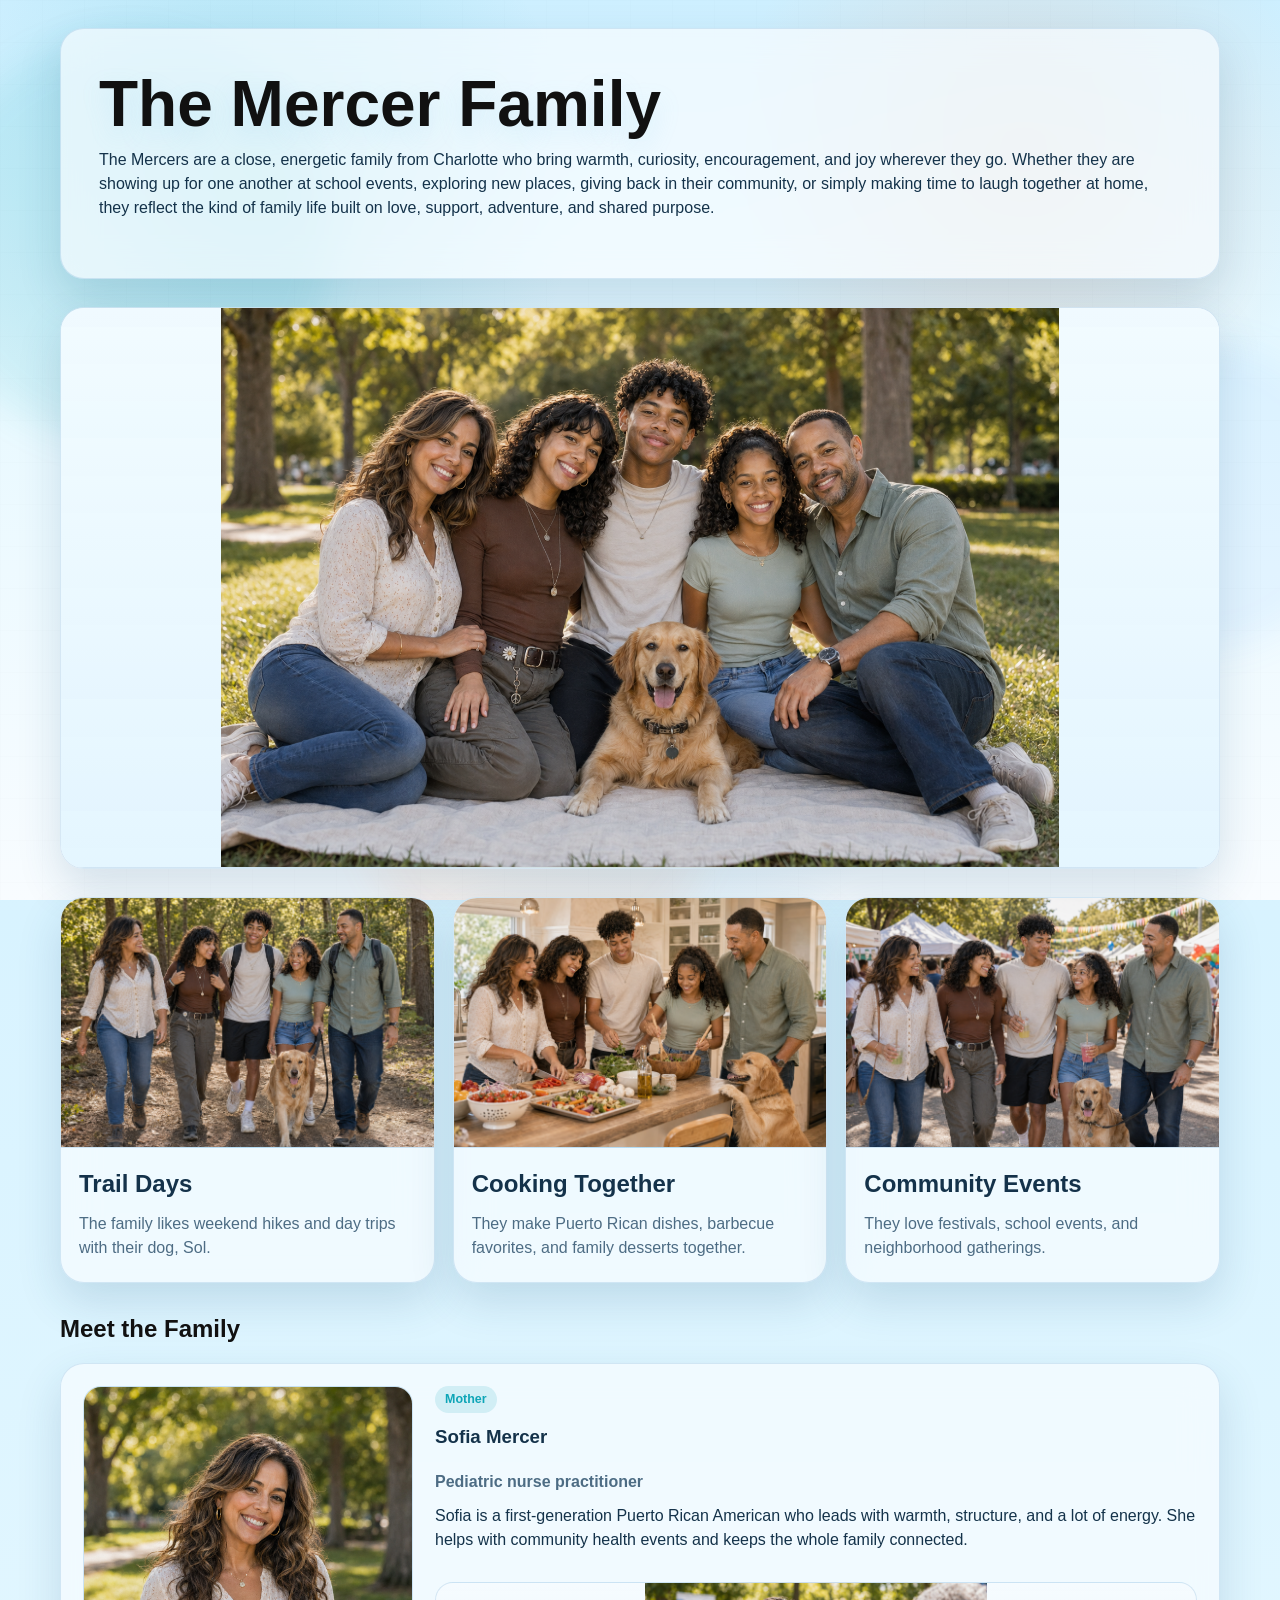
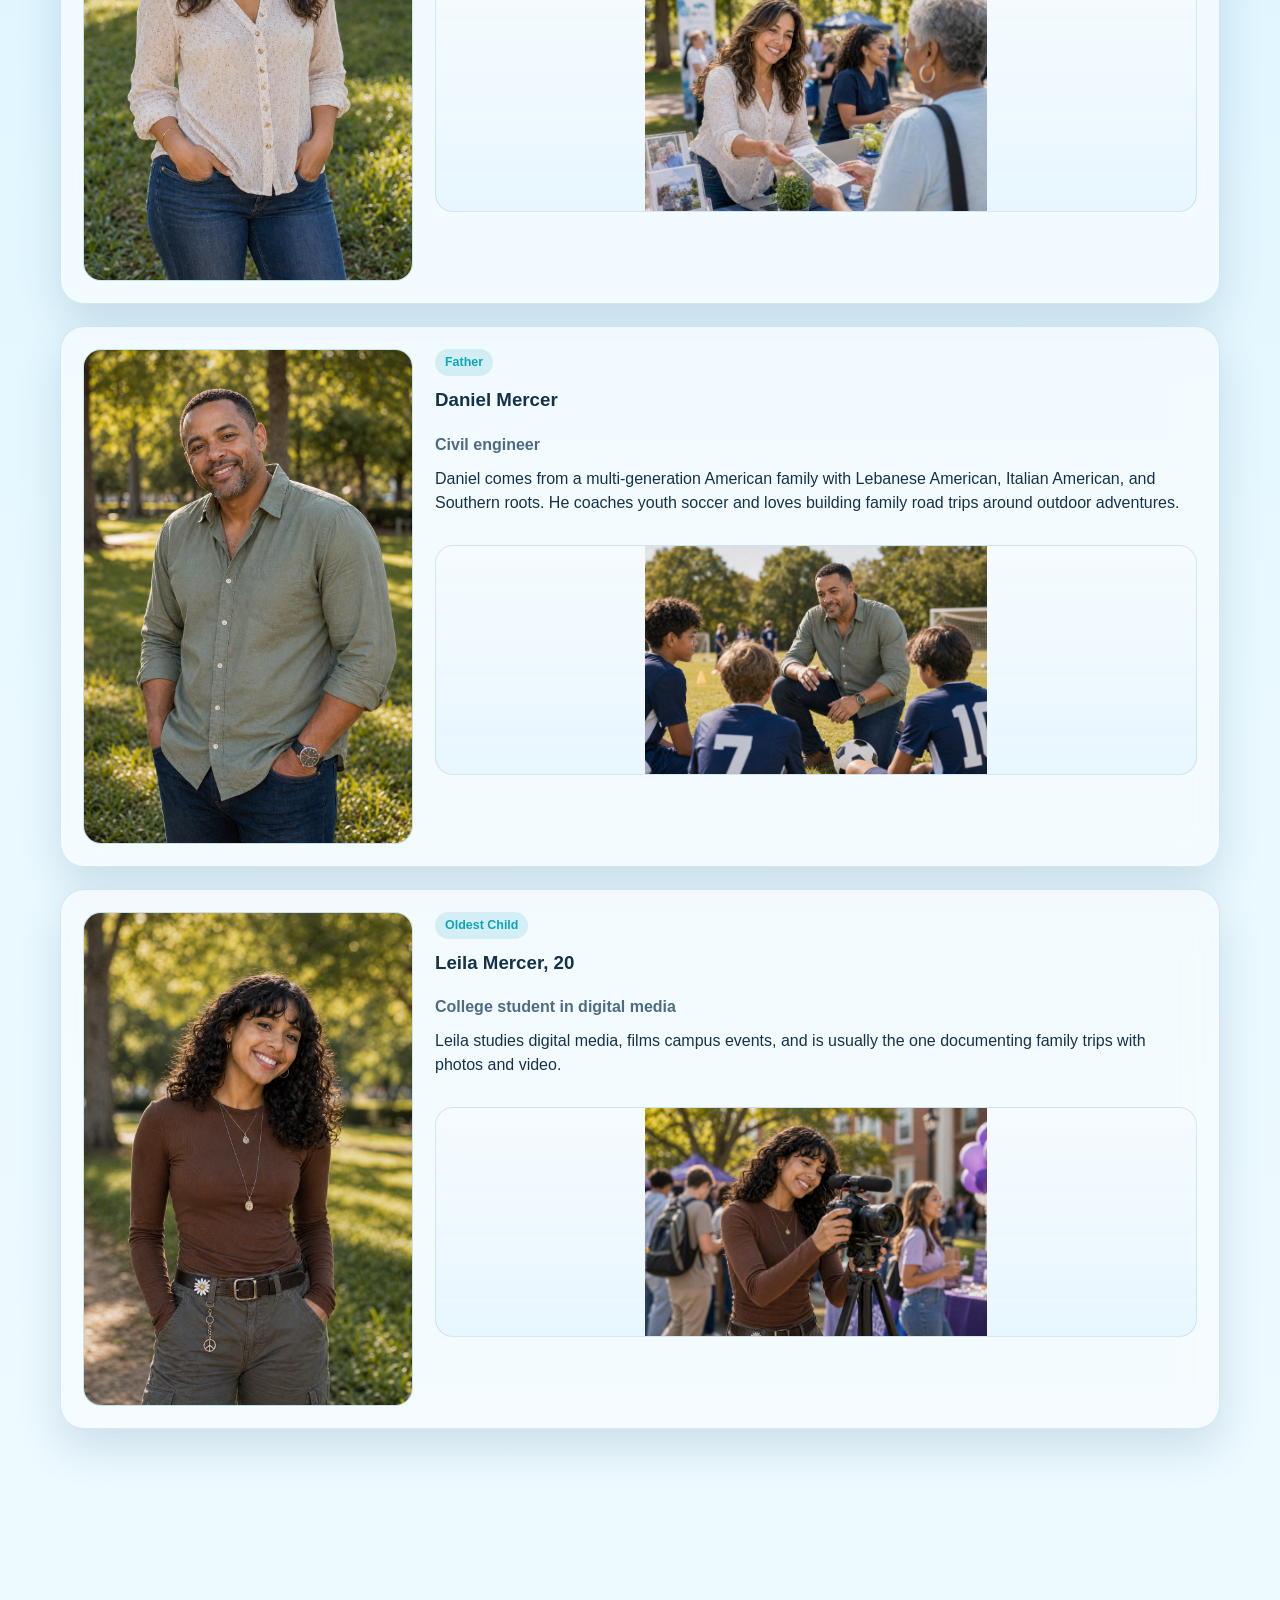
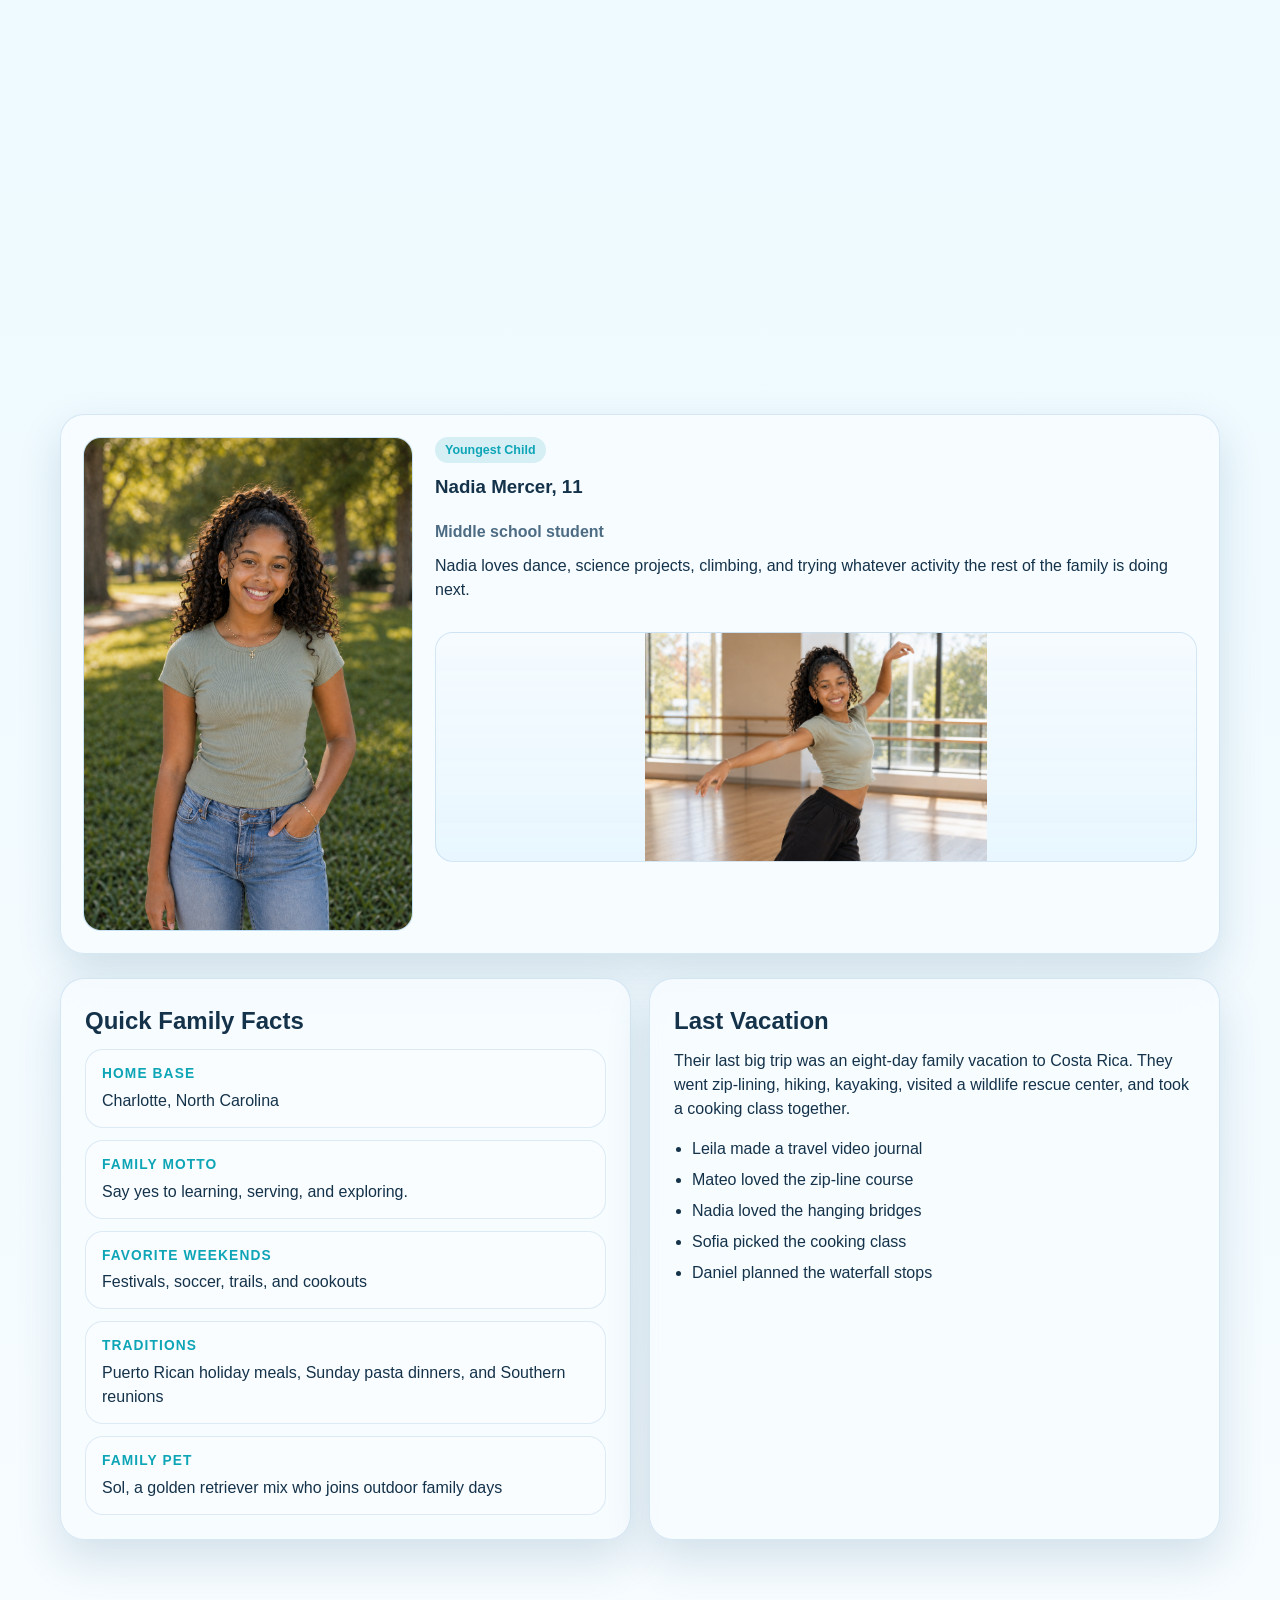
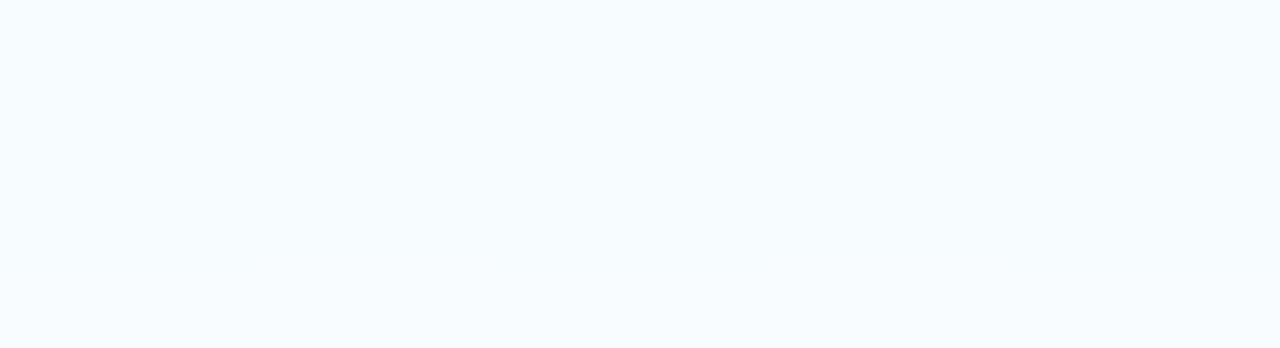
==== family.html @ 3b45b4c7 "Refine family introduction wording" ====
<!DOCTYPE html>
<html lang="en">
  <head>
    <meta charset="UTF-8" />
    <meta name="viewport" content="width=device-width, initial-scale=1.0" />
    <title>Mercer Family Web Page</title>
    <link rel="stylesheet" href="styles.css" />
  </head>
  <body>
    <div class="ambient-bg" aria-hidden="true">
      <span class="orb orb-one"></span>
      <span class="orb orb-two"></span>
      <span class="orb orb-three"></span>
      <span class="grid-glow"></span>
    </div>
    <main class="page-shell">
      <section class="hero reveal">
        <h1>The Mercer Family</h1>
        <p class="hero-copy">
          The Mercers are a close, energetic family from Charlotte who bring
          warmth, curiosity, encouragement, and joy wherever they go. Whether
          they are showing up for one another at school events, exploring new
          places, giving back in their community, or simply making time to
          laugh together at home, they reflect the kind of family life built on
          love, support, adventure, and shared purpose.
        </p>
      </section>

      <section class="hero-photo reveal">
        <img
          src="family-portrait-photo.png"
          alt="Photorealistic family portrait of the Mercer family together outdoors."
        />
      </section>

      <section class="family-strip reveal">
        <article class="family-together-card smooth-card">
          <img src="family-hike-photo.png" alt="The Mercer family hiking together." />
          <div class="photo-copy">
            <h2>Trail Days</h2>
            <p>The family likes weekend hikes and day trips with their dog, Sol.</p>
          </div>
        </article>

        <article class="family-together-card smooth-card">
          <img src="family-cooking-photo.png" alt="The Mercer family cooking together at home." />
          <div class="photo-copy">
            <h2>Cooking Together</h2>
            <p>They make Puerto Rican dishes, barbecue favorites, and family desserts together.</p>
          </div>
        </article>

        <article class="family-together-card smooth-card">
          <img src="family-festival-photo.png" alt="The Mercer family enjoying a community festival together." />
          <div class="photo-copy">
            <h2>Community Events</h2>
            <p>They love festivals, school events, and neighborhood gatherings.</p>
          </div>
        </article>
      </section>

      <section class="section-header reveal">
        <h2>Meet the Family</h2>
      </section>

      <section class="member-stack">
        <article class="member-band reveal smooth-card">
          <img class="member-photo-large" src="sofia-portrait.png" alt="Photorealistic portrait of Sofia Mercer." />
          <div class="member-copy">
            <span class="tag">Mother</span>
            <h3>Sofia Mercer</h3>
            <p class="member-role">Pediatric nurse practitioner</p>
            <p>
              Sofia is a first-generation Puerto Rican American who leads with
              warmth, structure, and a lot of energy. She helps with community
              health events and keeps the whole family connected.
            </p>
            <div class="mini-gallery">
              <img src="sofia-activity.png" alt="Sofia Mercer helping at a community health event." />
            </div>
          </div>
        </article>

        <article class="member-band reveal smooth-card">
          <img class="member-photo-large" src="daniel-portrait.png" alt="Photorealistic portrait of Daniel Mercer." />
          <div class="member-copy">
            <span class="tag">Father</span>
            <h3>Daniel Mercer</h3>
            <p class="member-role">Civil engineer</p>
            <p>
              Daniel comes from a multi-generation American family with
              Lebanese American, Italian American, and Southern roots. He
              coaches youth soccer and loves building family road trips around
              outdoor adventures.
            </p>
            <div class="mini-gallery">
              <img src="daniel-activity.png" alt="Daniel Mercer coaching soccer on a field." />
            </div>
          </div>
        </article>

        <article class="member-band reveal smooth-card">
          <img class="member-photo-large" src="leila-portrait.png" alt="Photorealistic portrait of Leila Mercer." />
          <div class="member-copy">
            <span class="tag">Oldest Child</span>
            <h3>Leila Mercer, 20</h3>
            <p class="member-role">College student in digital media</p>
            <p>
              Leila studies digital media, films campus events, and is usually
              the one documenting family trips with photos and video.
            </p>
            <div class="mini-gallery">
              <img src="leila-activity.png" alt="Leila Mercer filming with a camera." />
            </div>
          </div>
        </article>

        <article class="member-band reveal smooth-card">
          <img class="member-photo-large" src="mateo-portrait.png" alt="Photorealistic portrait of Mateo Mercer." />
          <div class="member-copy">
            <span class="tag">Middle Child</span>
            <h3>Mateo Mercer, 16</h3>
            <p class="member-role">High school junior</p>
            <p>
              Mateo balances varsity soccer, robotics, and school leadership.
              He is competitive, smart, and always ready to head outside.
            </p>
            <div class="mini-gallery">
              <img src="mateo-activity.png" alt="Mateo Mercer playing soccer." />
            </div>
          </div>
        </article>

        <article class="member-band reveal smooth-card">
          <img class="member-photo-large" src="nadia-portrait.png" alt="Photorealistic portrait of Nadia Mercer." />
          <div class="member-copy">
            <span class="tag">Youngest Child</span>
            <h3>Nadia Mercer, 11</h3>
            <p class="member-role">Middle school student</p>
            <p>
              Nadia loves dance, science projects, climbing, and trying
              whatever activity the rest of the family is doing next.
            </p>
            <div class="mini-gallery">
              <img src="nadia-activity.png" alt="Nadia Mercer dancing in a studio." />
            </div>
          </div>
        </article>
      </section>

      <section class="grid reveal">
        <article class="card span-6 smooth-card">
          <h2>Quick Family Facts</h2>
          <div class="facts-grid">
            <div class="fact-pill"><strong>Home Base</strong><span>Charlotte, North Carolina</span></div>
            <div class="fact-pill"><strong>Family Motto</strong><span>Say yes to learning, serving, and exploring.</span></div>
            <div class="fact-pill"><strong>Favorite Weekends</strong><span>Festivals, soccer, trails, and cookouts</span></div>
            <div class="fact-pill"><strong>Traditions</strong><span>Puerto Rican holiday meals, Sunday pasta dinners, and Southern reunions</span></div>
            <div class="fact-pill"><strong>Family Pet</strong><span>Sol, a golden retriever mix who joins outdoor family days</span></div>
          </div>
        </article>

        <article class="card span-6 smooth-card">
          <h2>Last Vacation</h2>
          <p class="tight-copy">
            Their last big trip was an eight-day family vacation to Costa Rica.
            They went zip-lining, hiking, kayaking, visited a wildlife rescue
            center, and took a cooking class together.
          </p>
          <ul class="details-list">
            <li>Leila made a travel video journal</li>
            <li>Mateo loved the zip-line course</li>
            <li>Nadia loved the hanging bridges</li>
            <li>Sofia picked the cooking class</li>
            <li>Daniel planned the waterfall stops</li>
          </ul>
        </article>
      </section>

      <section class="section-header reveal">
        <p class="eyebrow">Together</p>
        <h2>Family Moments</h2>
      </section>

      <section class="wheel-gallery reveal" data-carousel>
        <article class="wheel-card smooth-card">
          <img src="family-beach-overlook.png" alt="The Mercer family together at a beach overlook during a day trip." />
          <p>Coastal overlook day trip</p>
        </article>
        <article class="wheel-card smooth-card">
          <img src="family-farmers-market.png" alt="The Mercer family together at an outdoor farmers market." />
          <p>Saturday farmers market</p>
        </article>
        <article class="wheel-card smooth-card">
          <img src="family-game-night.png" alt="The Mercer family together playing a board game at home." />
          <p>Family game night</p>
        </article>
        <article class="wheel-card smooth-card">
          <img src="family-roadtrip-stop.png" alt="The Mercer family together at a scenic road trip stop." />
          <p>Scenic road-trip stop</p>
        </article>
      </section>
    </main>
    <script src="family.js"></script>
  </body>
</html>
---- styles.css ----
* {
  box-sizing: border-box;
}

:root {
  --bg: #dff4ff;
  --paper: rgba(245, 252, 255, 0.8);
  --ink: #14324a;
  --muted: #4d6c84;
  --accent: #0ea5b7;
  --accent-soft: rgba(14, 165, 183, 0.14);
  --warm: #ff8f5a;
  --border: rgba(82, 144, 197, 0.2);
  --shadow: 0 18px 44px rgba(25, 82, 120, 0.16);
  --glass: rgba(248, 253, 255, 0.7);
}

body {
  margin: 0;
  font-family: "Trebuchet MS", "Segoe UI", sans-serif;
  color: var(--ink);
  background: linear-gradient(180deg, #cdefff 0%, #e9f9ff 45%, #f8fcff 100%);
  line-height: 1.5;
  overflow-x: hidden;
}

a {
  color: var(--accent);
}

img {
  display: block;
  max-width: 100%;
}

.page-shell {
  width: min(1160px, calc(100% - 28px));
  margin: 0 auto;
  padding: 28px 0 42px;
  position: relative;
  z-index: 1;
}

.ambient-bg {
  position: fixed;
  inset: 0;
  overflow: hidden;
  pointer-events: none;
  z-index: 0;
  background:
    radial-gradient(circle at 20% 20%, rgba(14, 165, 183, 0.2), transparent 26%),
    radial-gradient(circle at 80% 18%, rgba(255, 143, 90, 0.18), transparent 24%),
    radial-gradient(circle at 50% 80%, rgba(125, 211, 252, 0.22), transparent 28%),
    linear-gradient(180deg, #cdefff 0%, #e9f9ff 45%, #f8fcff 100%);
}

.orb,
.grid-glow {
  position: absolute;
  border-radius: 50%;
  filter: blur(18px);
  opacity: 0.55;
}

.orb-one {
  width: 32vw;
  height: 32vw;
  min-width: 280px;
  min-height: 280px;
  background: rgba(14, 165, 183, 0.18);
  top: 4%;
  left: -6%;
  animation: floatOne 18s ease-in-out infinite;
}

.orb-two {
  width: 24vw;
  height: 24vw;
  min-width: 240px;
  min-height: 240px;
  background: rgba(87, 167, 255, 0.16);
  top: 38%;
  right: -6%;
  animation: floatTwo 24s ease-in-out infinite;
}

.orb-three {
  width: 28vw;
  height: 28vw;
  min-width: 260px;
  min-height: 260px;
  background: rgba(255, 143, 90, 0.16);
  bottom: -8%;
  left: 28%;
  animation: floatThree 22s ease-in-out infinite;
}

.grid-glow {
  inset: 0;
  border-radius: 0;
  filter: none;
  opacity: 0.16;
  background-image:
    linear-gradient(rgba(20, 50, 74, 0.05) 1px, transparent 1px),
    linear-gradient(90deg, rgba(20, 50, 74, 0.05) 1px, transparent 1px);
  background-size: 42px 42px;
}

.hero,
.card,
.notice,
.member-card {
  background: var(--glass);
  border: 1px solid var(--border);
  border-radius: 24px;
  box-shadow: var(--shadow);
  backdrop-filter: blur(18px);
}

.hero {
  padding: 42px 38px;
  margin-bottom: 28px;
}

.hero h1 {
  text-shadow: 0 10px 24px rgba(115, 196, 231, 0.18);
}

.eyebrow {
  margin: 0 0 8px;
  text-transform: uppercase;
  letter-spacing: 0.14em;
  font-size: 0.78rem;
  color: var(--accent);
  font-weight: 800;
}

h1,
h2,
h3,
p {
  margin-top: 0;
}

h1 {
  font-size: clamp(2.2rem, 5vw, 4rem);
  margin-bottom: 10px;
  line-height: 1.05;
}

h2 {
  margin-bottom: 10px;
}

.hero-copy,
.tight-copy,
.notice p {
  max-width: none;
}

.hero-photo {
  overflow: hidden;
  background: var(--glass);
  border: 1px solid var(--border);
  border-radius: 24px;
  box-shadow: var(--shadow);
  margin-bottom: 28px;
  backdrop-filter: blur(18px);
}

.family-strip {
  display: grid;
  grid-template-columns: repeat(3, minmax(0, 1fr));
  gap: 18px;
  margin-bottom: 28px;
}

.family-together-card {
  overflow: hidden;
  background: var(--glass);
  border: 1px solid var(--border);
  border-radius: 24px;
  box-shadow: var(--shadow);
  backdrop-filter: blur(18px);
}

.family-together-card img {
  width: 100%;
  height: 250px;
  object-fit: contain;
  object-position: center;
  background:
    radial-gradient(circle at top, rgba(125, 211, 252, 0.28), transparent 42%),
    linear-gradient(180deg, rgba(235, 248, 255, 0.96), rgba(219, 242, 255, 0.9));
  border-bottom: 1px solid var(--border);
}

.hero-photo img {
  width: 100%;
  height: 560px;
  object-fit: contain;
  object-position: center;
  background:
    radial-gradient(circle at top, rgba(255, 210, 120, 0.22), transparent 36%),
    radial-gradient(circle at bottom, rgba(125, 211, 252, 0.2), transparent 38%),
    linear-gradient(180deg, rgba(241, 251, 255, 0.98), rgba(226, 245, 255, 0.92));
  border-bottom: 1px solid var(--border);
}

.photo-copy {
  padding: 18px 18px 22px;
}

.photo-copy p {
  color: var(--muted);
  margin-bottom: 0;
}

.section-header {
  margin: 0 0 16px;
}

.section-header h2,
.hero h1 {
  color: #111111;
  font-weight: 800;
}

.member-stack {
  display: flex;
  flex-direction: column;
  gap: 22px;
  margin-bottom: 24px;
}

.member-band {
  display: grid;
  grid-template-columns: 330px 1fr;
  gap: 22px;
  align-items: stretch;
  padding: 22px;
  background: var(--glass);
  border: 1px solid var(--border);
  border-radius: 24px;
  box-shadow: var(--shadow);
  backdrop-filter: blur(18px);
}

.member-photo-large {
  width: 100%;
  height: 100%;
  min-height: 360px;
  object-fit: contain;
  object-position: center;
  border-radius: 18px;
  border: 1px solid var(--border);
  background:
    radial-gradient(circle at top, rgba(125, 211, 252, 0.24), transparent 40%),
    linear-gradient(180deg, rgba(240, 250, 255, 0.97), rgba(225, 244, 255, 0.9));
}

.member-copy {
  display: flex;
  flex-direction: column;
}

.member-role {
  color: var(--muted);
  font-weight: 700;
  margin-bottom: 10px;
}

.mini-gallery {
  margin-top: 14px;
}

.mini-gallery img {
  width: 100%;
  height: 230px;
  object-fit: contain;
  object-position: center;
  border-radius: 18px;
  border: 1px solid var(--border);
  background:
    radial-gradient(circle at center, rgba(255, 143, 90, 0.16), transparent 45%),
    linear-gradient(180deg, rgba(245, 251, 255, 0.96), rgba(231, 246, 255, 0.9));
}

.grid {
  display: grid;
  grid-template-columns: repeat(12, 1fr);
  gap: 18px;
}

.card {
  padding: 24px;
}

.span-6 {
  grid-column: span 6;
}

.details-list {
  padding-left: 18px;
  margin-bottom: 0;
}

.facts-grid {
  display: grid;
  gap: 12px;
}

.fact-pill {
  display: grid;
  gap: 4px;
  padding: 14px 16px;
  border-radius: 18px;
  background: rgba(255, 255, 255, 0.34);
  border: 1px solid rgba(82, 144, 197, 0.18);
}

.fact-pill strong {
  font-size: 0.86rem;
  text-transform: uppercase;
  letter-spacing: 0.08em;
  color: var(--accent);
}

.fact-pill span {
  color: var(--ink);
}

.compact-list li + li,
.details-list li + li {
  margin-top: 7px;
}

.tag {
  display: inline-block;
  font-size: 0.78rem;
  padding: 4px 10px;
  border-radius: 999px;
  background: var(--accent-soft);
  color: var(--accent);
  margin-bottom: 10px;
  font-weight: 700;
  width: fit-content;
}

.notice {
  padding: 24px;
  margin-top: 24px;
}

.wheel-gallery {
  display: grid;
  grid-auto-flow: column;
  grid-auto-columns: minmax(280px, 340px);
  gap: 18px;
  overflow-x: auto;
  padding-bottom: 12px;
  margin-top: 10px;
  scroll-snap-type: x proximity;
  scrollbar-width: thin;
  scrollbar-color: rgba(92, 225, 230, 0.55) transparent;
}

.wheel-card {
  background: var(--glass);
  border: 1px solid var(--border);
  border-radius: 22px;
  box-shadow: var(--shadow);
  overflow: hidden;
  scroll-snap-align: start;
  backdrop-filter: blur(18px);
}

.wheel-card img {
  width: 100%;
  height: 220px;
  object-fit: contain;
  object-position: center;
  background:
    radial-gradient(circle at center, rgba(125, 211, 252, 0.2), transparent 45%),
    linear-gradient(180deg, rgba(243, 251, 255, 0.97), rgba(226, 244, 255, 0.9));
  border-bottom: 1px solid var(--border);
}

.wheel-card p {
  padding: 14px 16px 16px;
  margin-bottom: 0;
  color: var(--muted);
  font-weight: 700;
}

.footer {
  margin-top: 20px;
  font-size: 0.95rem;
  color: var(--muted);
}

.reveal {
  opacity: 0;
  transform: translateY(26px);
  transition: opacity 0.7s ease, transform 0.7s ease;
}

.reveal.is-visible {
  opacity: 1;
  transform: translateY(0);
}

.smooth-card {
  transition: transform 0.35s ease, border-color 0.35s ease, box-shadow 0.35s ease;
}

.smooth-card:hover {
  transform: translateY(-6px);
  border-color: rgba(14, 165, 183, 0.34);
  box-shadow: 0 24px 54px rgba(67, 136, 186, 0.2);
}

@keyframes floatOne {
  0%, 100% { transform: translate3d(0, 0, 0) scale(1); }
  50% { transform: translate3d(30px, 24px, 0) scale(1.08); }
}

@keyframes floatTwo {
  0%, 100% { transform: translate3d(0, 0, 0) scale(1); }
  50% { transform: translate3d(-34px, 32px, 0) scale(1.05); }
}

@keyframes floatThree {
  0%, 100% { transform: translate3d(0, 0, 0) scale(1); }
  50% { transform: translate3d(18px, -28px, 0) scale(1.07); }
}

@media (max-width: 980px) {
  .family-strip {
    grid-template-columns: 1fr;
  }

  .member-band {
    grid-template-columns: 1fr;
  }
}

@media (max-width: 760px) {
  .grid {
    grid-template-columns: 1fr;
  }

  .span-6 {
    grid-column: 1 / -1;
  }

  .hero,
  .card,
  .notice,
  .hero-photo,
  .family-together-card,
  .member-band,
  .wheel-card {
    border-radius: 18px;
  }

  .hero {
    padding: 24px;
  }

  .hero-photo img {
    height: auto;
  }
}

@media (prefers-reduced-motion: reduce) {
  .orb,
  .reveal,
  .smooth-card,
  .wheel-gallery {
    animation: none !important;
    transition: none !important;
  }

  .reveal {
    opacity: 1;
    transform: none;
  }
}
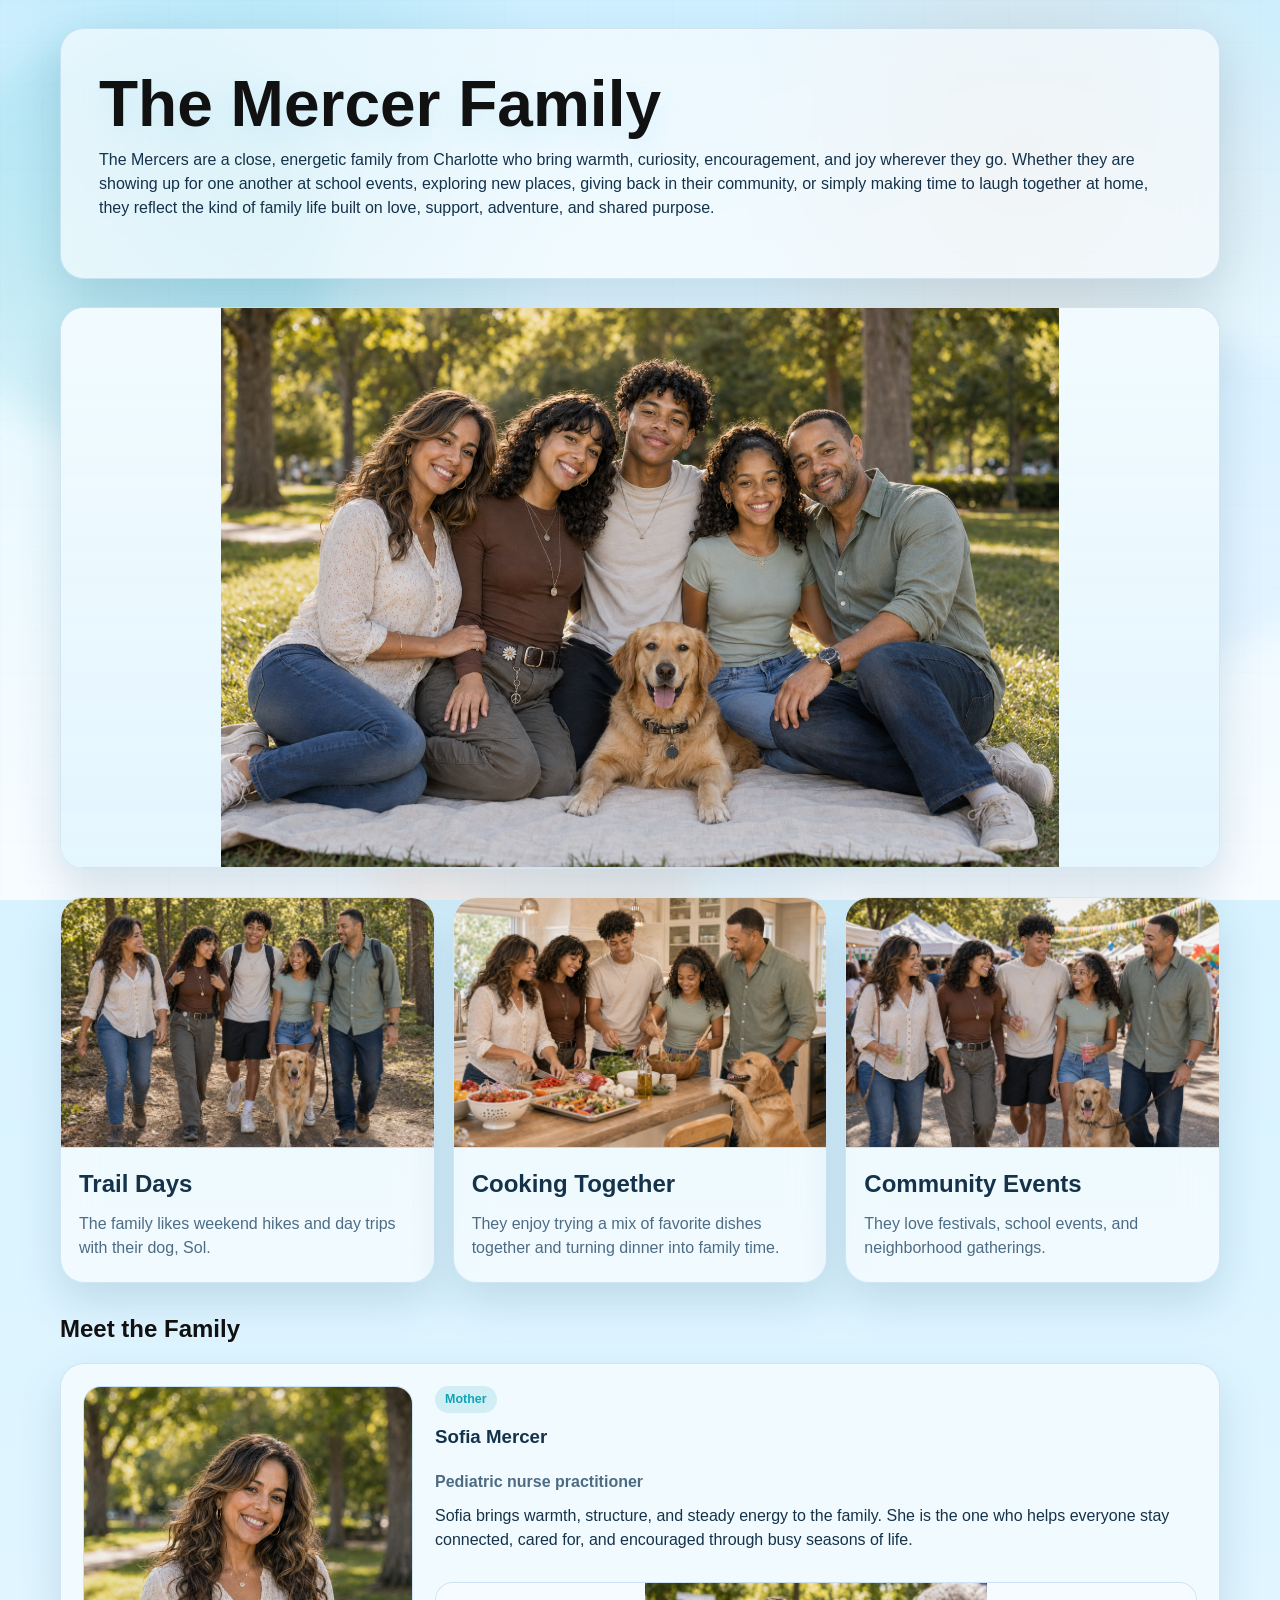
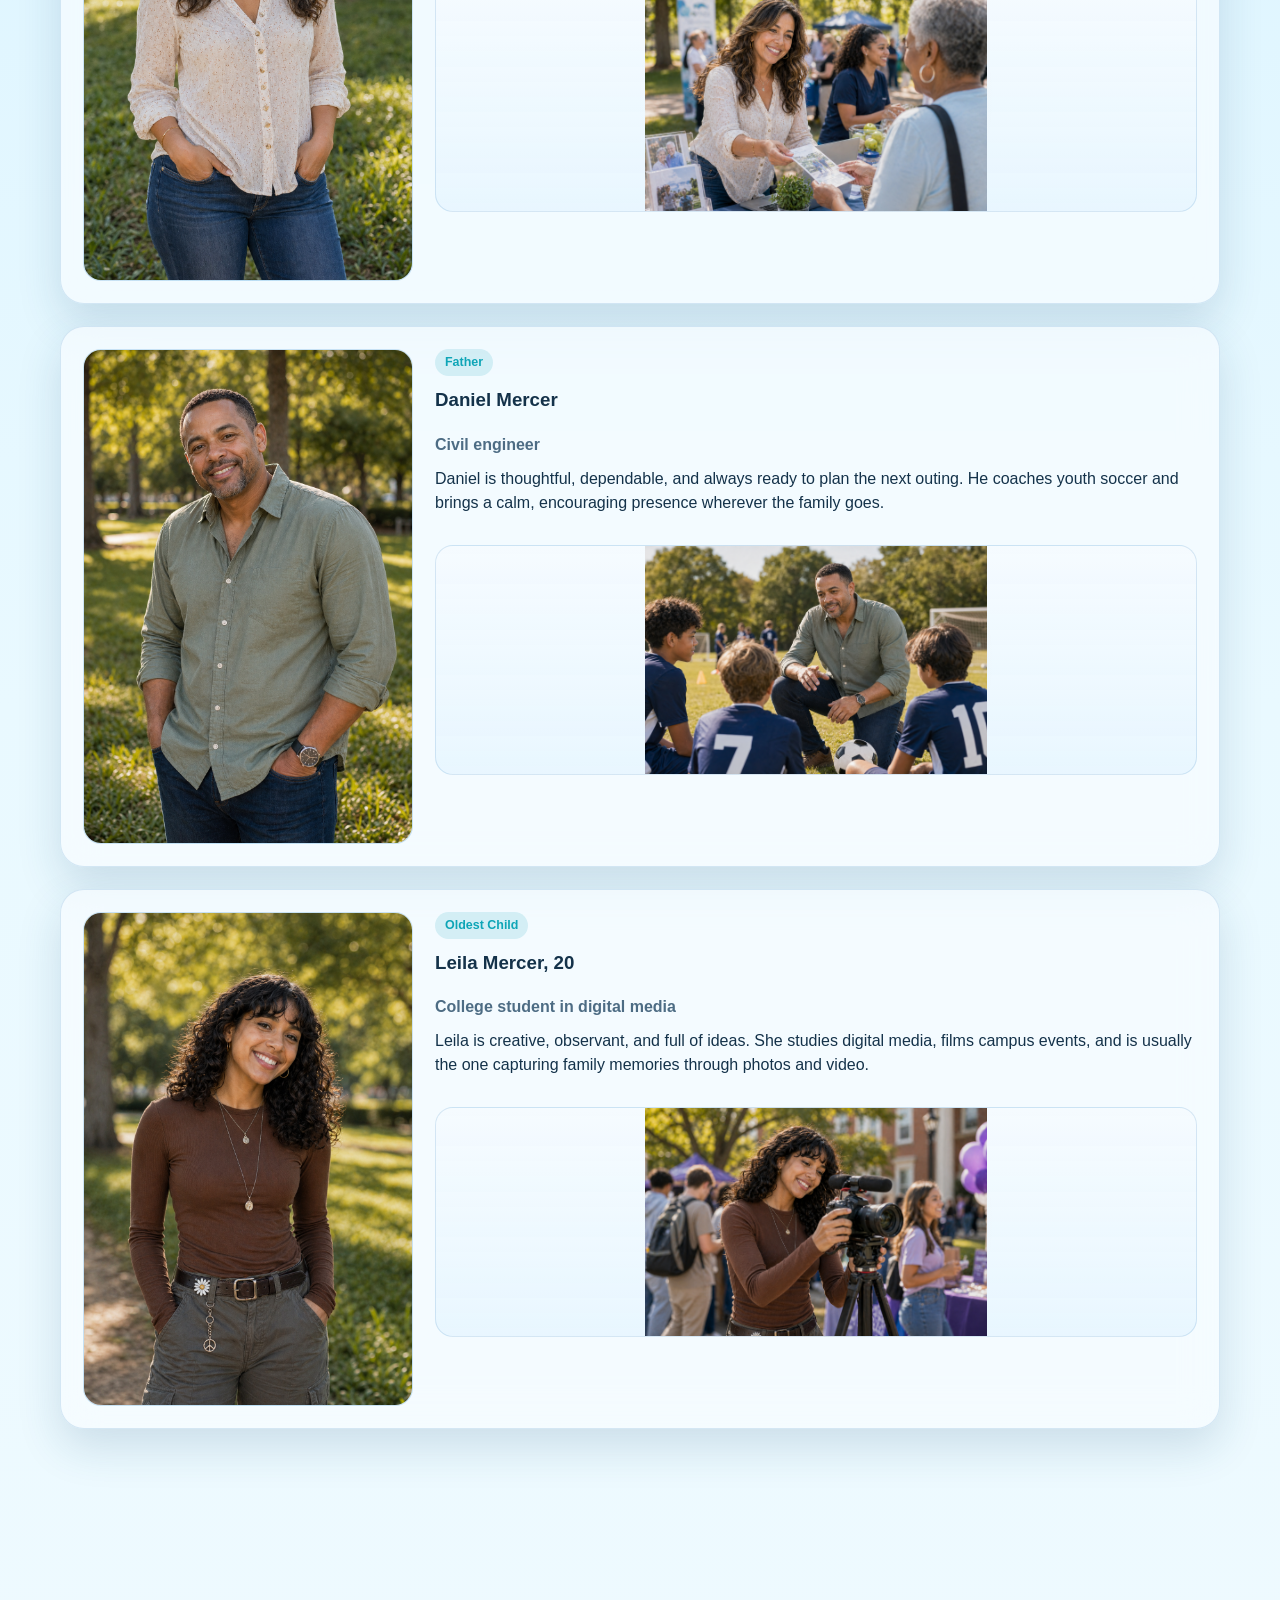
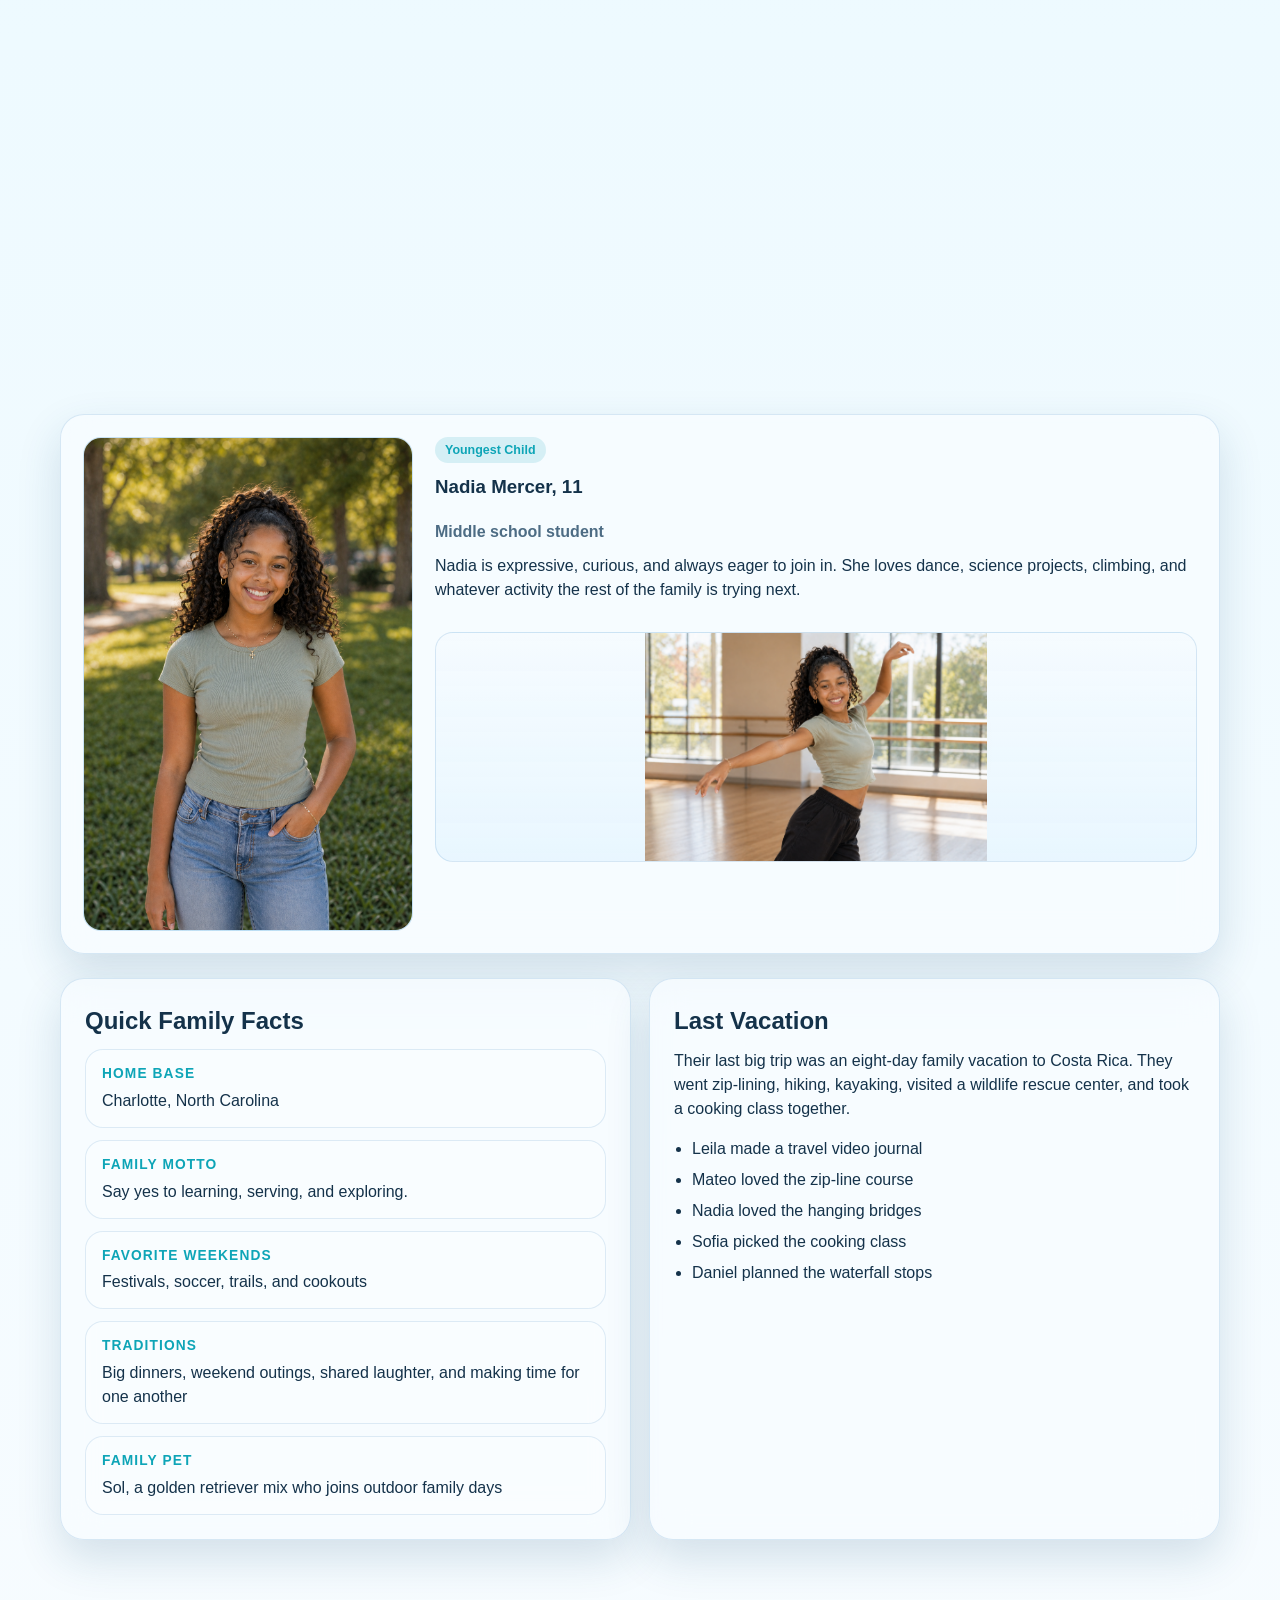
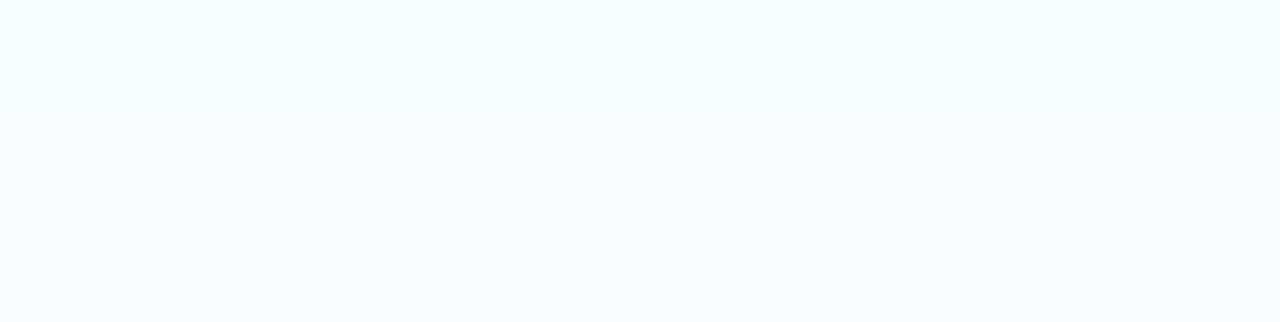
==== commit c71792be: "Personalize family wording and remove subtitle" ====
--- a/family.html
+++ b/family.html
@@ -46,7 +46,7 @@
           <img src="family-cooking-photo.png" alt="The Mercer family cooking together at home." />
           <div class="photo-copy">
             <h2>Cooking Together</h2>
-            <p>They make Puerto Rican dishes, barbecue favorites, and family desserts together.</p>
+            <p>They enjoy trying a mix of favorite dishes together and turning dinner into family time.</p>
           </div>
         </article>
 
@@ -71,9 +71,9 @@
             <h3>Sofia Mercer</h3>
             <p class="member-role">Pediatric nurse practitioner</p>
             <p>
-              Sofia is a first-generation Puerto Rican American who leads with
-              warmth, structure, and a lot of energy. She helps with community
-              health events and keeps the whole family connected.
+              Sofia brings warmth, structure, and steady energy to the family.
+              She is the one who helps everyone stay connected, cared for, and
+              encouraged through busy seasons of life.
             </p>
             <div class="mini-gallery">
               <img src="sofia-activity.png" alt="Sofia Mercer helping at a community health event." />
@@ -88,10 +88,9 @@
             <h3>Daniel Mercer</h3>
             <p class="member-role">Civil engineer</p>
             <p>
-              Daniel comes from a multi-generation American family with
-              Lebanese American, Italian American, and Southern roots. He
-              coaches youth soccer and loves building family road trips around
-              outdoor adventures.
+              Daniel is thoughtful, dependable, and always ready to plan the
+              next outing. He coaches youth soccer and brings a calm,
+              encouraging presence wherever the family goes.
             </p>
             <div class="mini-gallery">
               <img src="daniel-activity.png" alt="Daniel Mercer coaching soccer on a field." />
@@ -106,8 +105,9 @@
             <h3>Leila Mercer, 20</h3>
             <p class="member-role">College student in digital media</p>
             <p>
-              Leila studies digital media, films campus events, and is usually
-              the one documenting family trips with photos and video.
+              Leila is creative, observant, and full of ideas. She studies
+              digital media, films campus events, and is usually the one
+              capturing family memories through photos and video.
             </p>
             <div class="mini-gallery">
               <img src="leila-activity.png" alt="Leila Mercer filming with a camera." />
@@ -123,7 +123,8 @@
             <p class="member-role">High school junior</p>
             <p>
               Mateo balances varsity soccer, robotics, and school leadership.
-              He is competitive, smart, and always ready to head outside.
+              He is driven, competitive, and always ready for a challenge or a
+              reason to get outside.
             </p>
             <div class="mini-gallery">
               <img src="mateo-activity.png" alt="Mateo Mercer playing soccer." />
@@ -138,8 +139,9 @@
             <h3>Nadia Mercer, 11</h3>
             <p class="member-role">Middle school student</p>
             <p>
-              Nadia loves dance, science projects, climbing, and trying
-              whatever activity the rest of the family is doing next.
+              Nadia is expressive, curious, and always eager to join in. She
+              loves dance, science projects, climbing, and whatever activity
+              the rest of the family is trying next.
             </p>
             <div class="mini-gallery">
               <img src="nadia-activity.png" alt="Nadia Mercer dancing in a studio." />
@@ -155,7 +157,7 @@
             <div class="fact-pill"><strong>Home Base</strong><span>Charlotte, North Carolina</span></div>
             <div class="fact-pill"><strong>Family Motto</strong><span>Say yes to learning, serving, and exploring.</span></div>
             <div class="fact-pill"><strong>Favorite Weekends</strong><span>Festivals, soccer, trails, and cookouts</span></div>
-            <div class="fact-pill"><strong>Traditions</strong><span>Puerto Rican holiday meals, Sunday pasta dinners, and Southern reunions</span></div>
+            <div class="fact-pill"><strong>Traditions</strong><span>Big dinners, weekend outings, shared laughter, and making time for one another</span></div>
             <div class="fact-pill"><strong>Family Pet</strong><span>Sol, a golden retriever mix who joins outdoor family days</span></div>
           </div>
         </article>
@@ -178,7 +180,6 @@
       </section>
 
       <section class="section-header reveal">
-        <p class="eyebrow">Together</p>
         <h2>Family Moments</h2>
       </section>
 
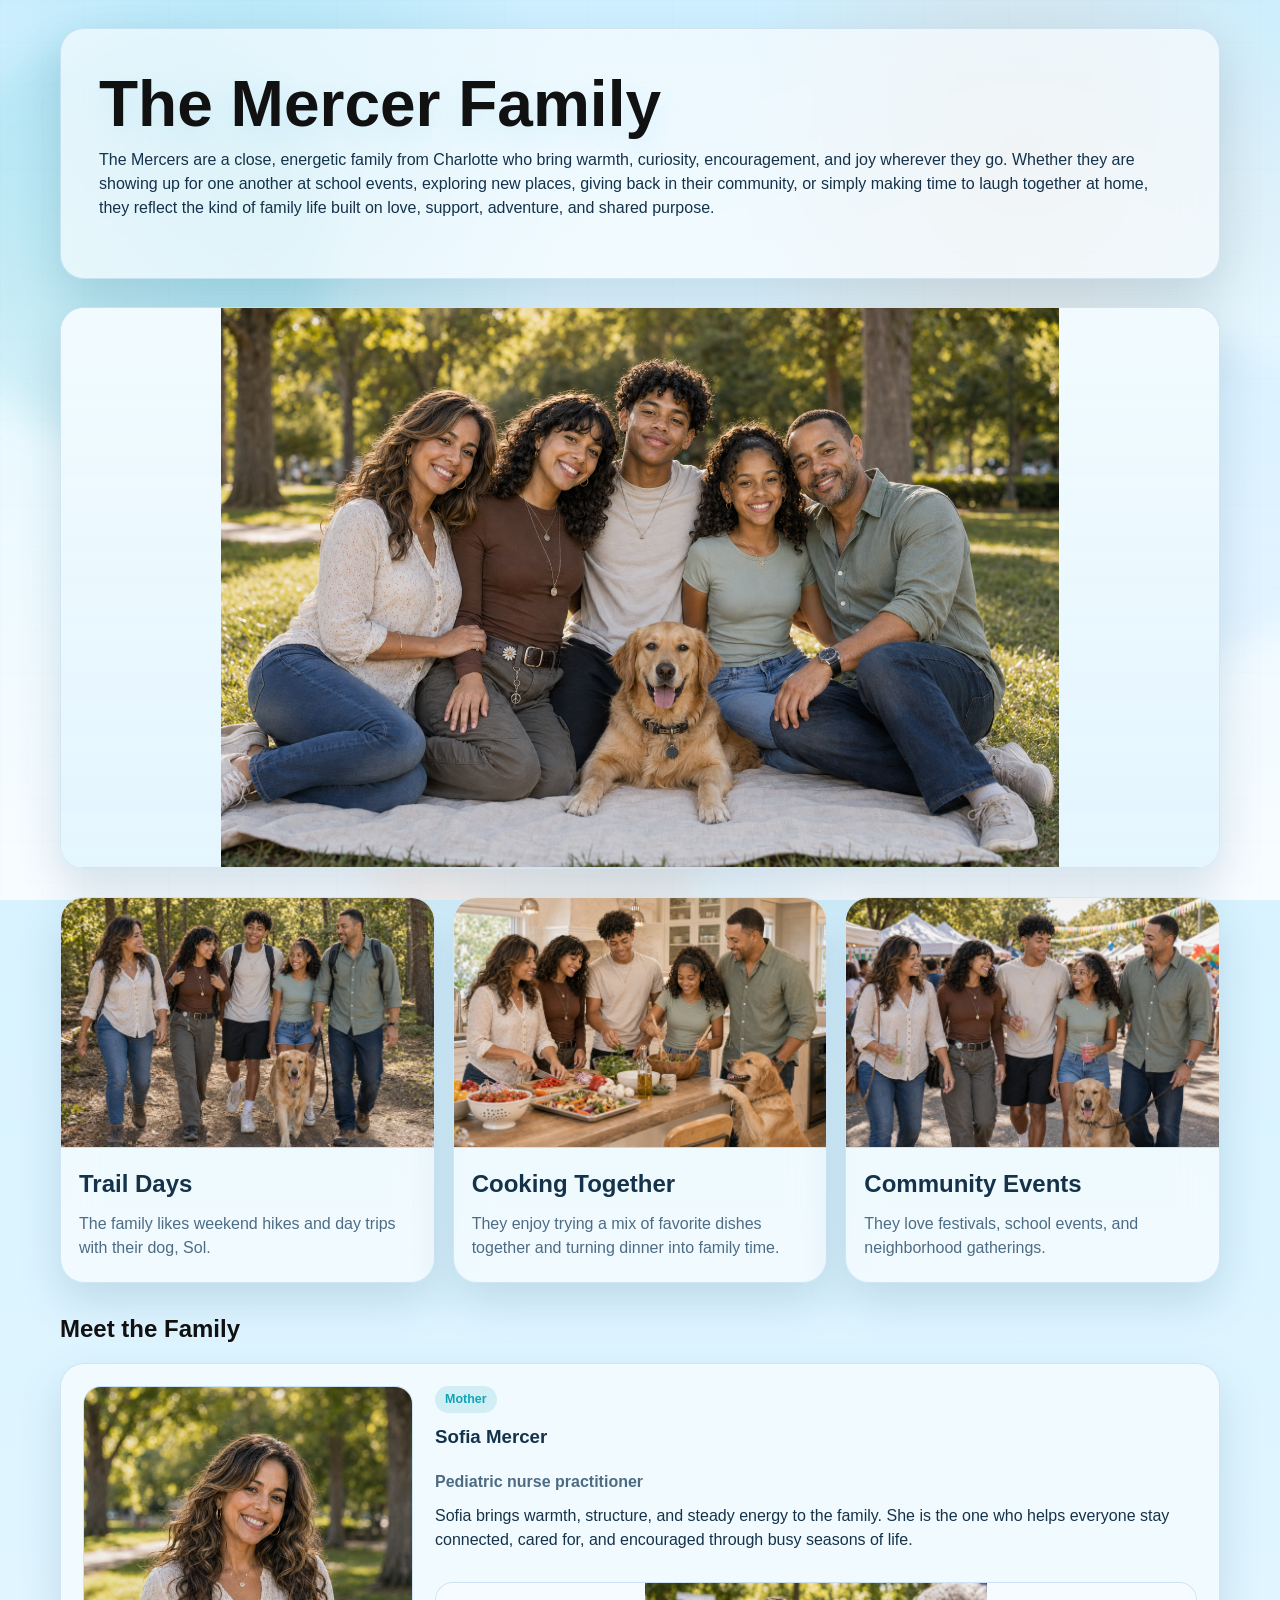
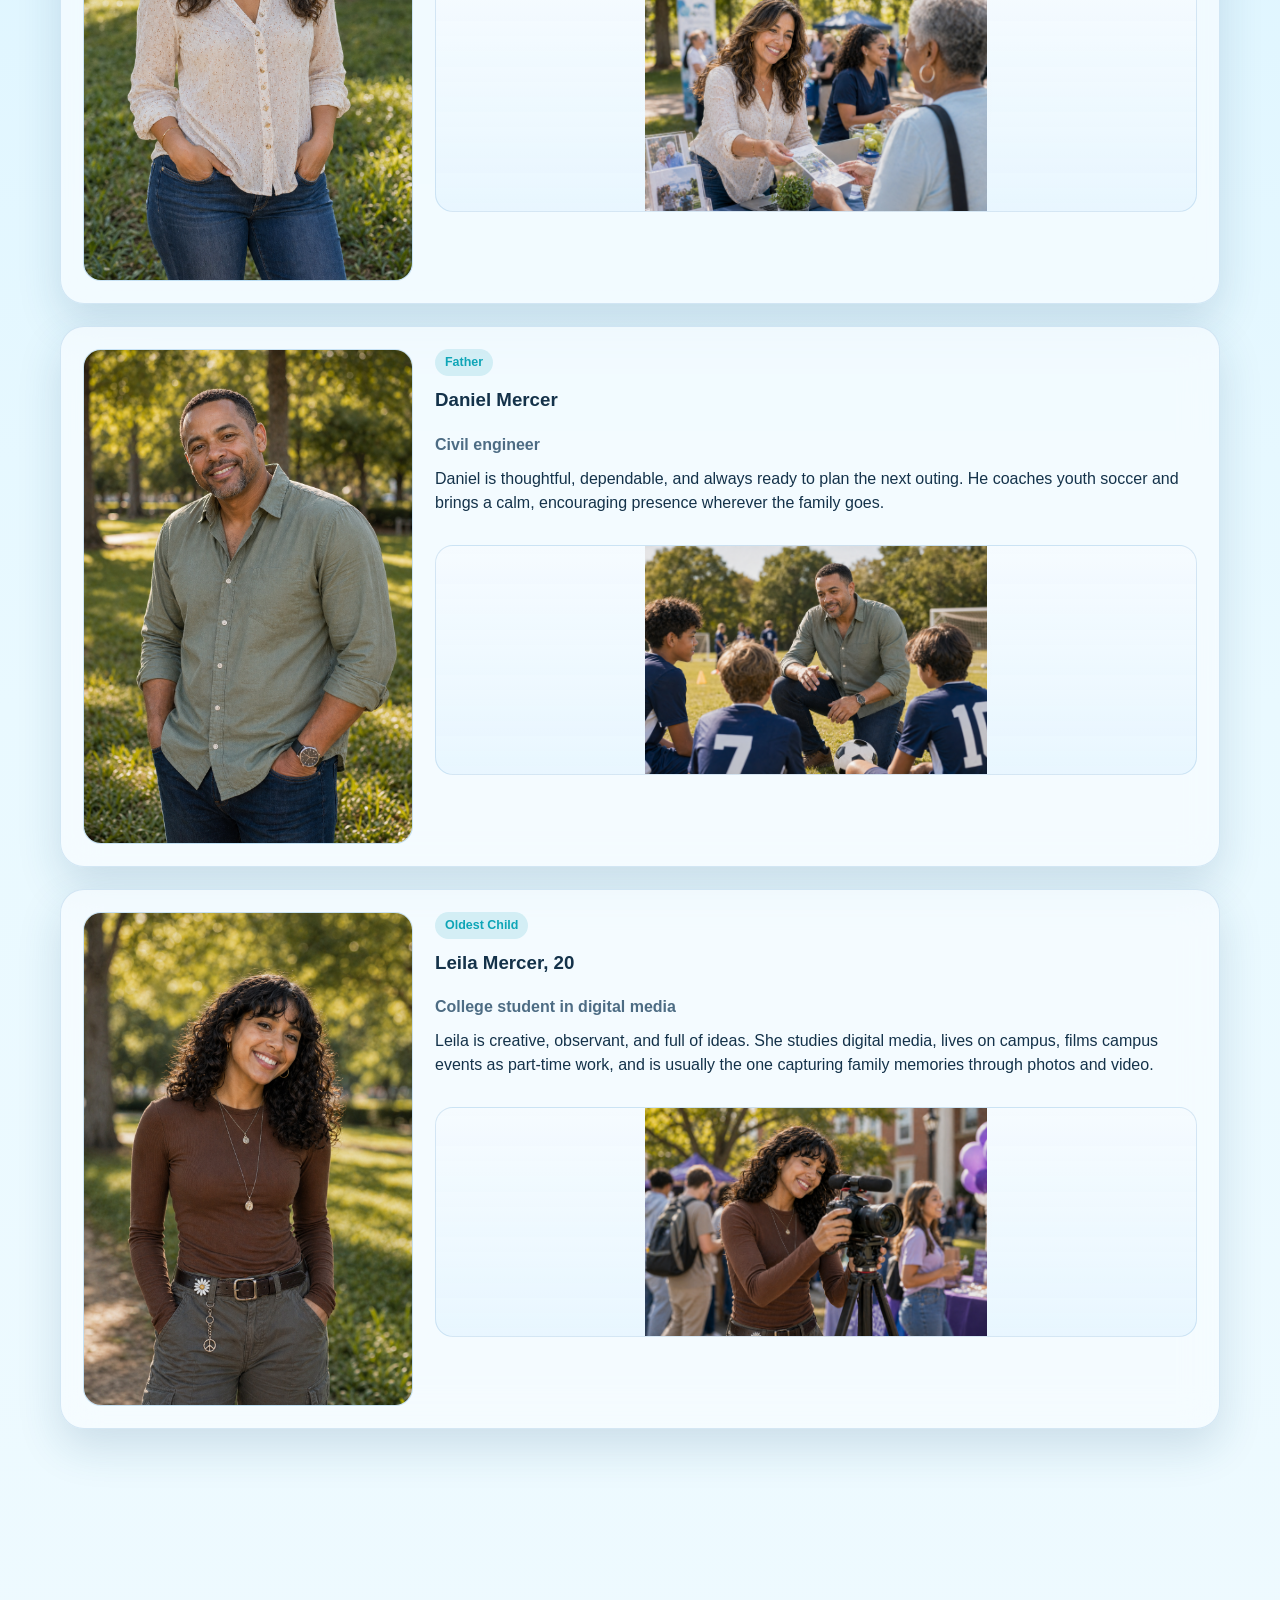
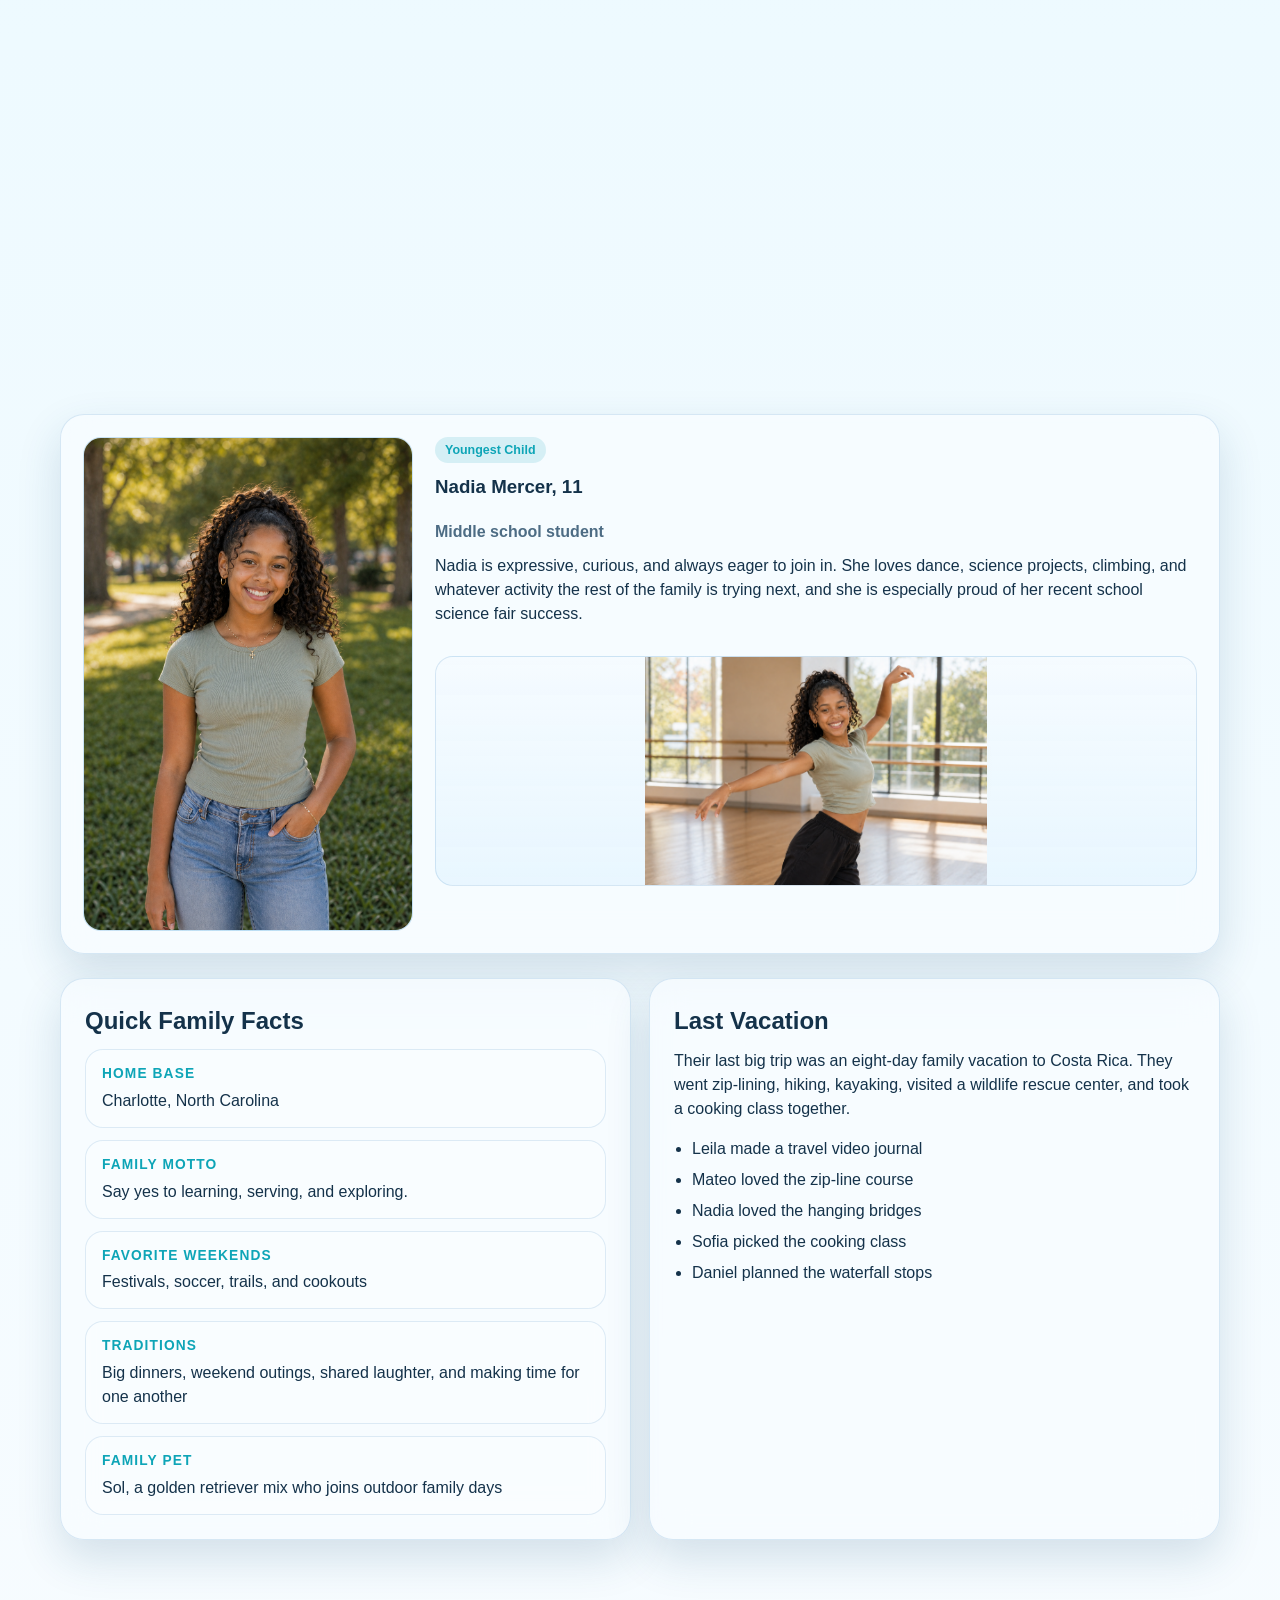
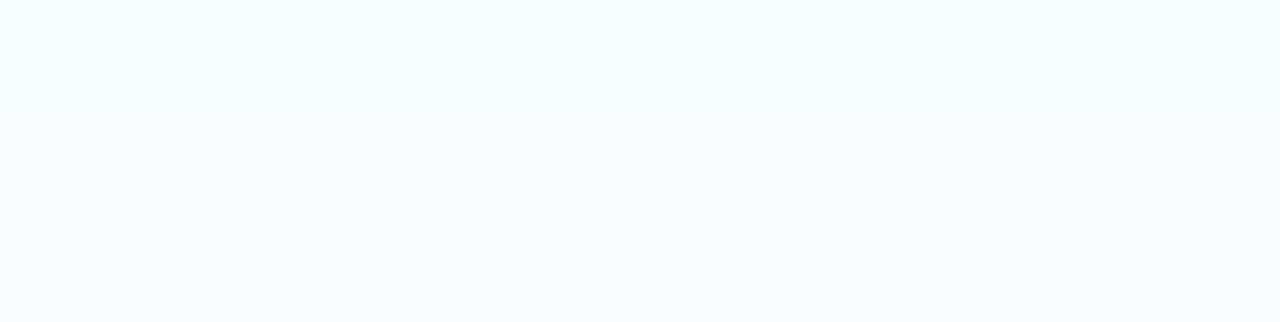
==== commit b8a6a6b8: "Clarify child activities for rubric" ====
--- a/family.html
+++ b/family.html
@@ -106,8 +106,9 @@
             <p class="member-role">College student in digital media</p>
             <p>
               Leila is creative, observant, and full of ideas. She studies
-              digital media, films campus events, and is usually the one
-              capturing family memories through photos and video.
+              digital media, lives on campus, films campus events as part-time
+              work, and is usually the one capturing family memories through
+              photos and video.
             </p>
             <div class="mini-gallery">
               <img src="leila-activity.png" alt="Leila Mercer filming with a camera." />
@@ -124,7 +125,8 @@
             <p>
               Mateo balances varsity soccer, robotics, and school leadership.
               He is driven, competitive, and always ready for a challenge or a
-              reason to get outside.
+              reason to get outside, and he has earned a strong reputation for
+              leadership at school.
             </p>
             <div class="mini-gallery">
               <img src="mateo-activity.png" alt="Mateo Mercer playing soccer." />
@@ -141,7 +143,8 @@
             <p>
               Nadia is expressive, curious, and always eager to join in. She
               loves dance, science projects, climbing, and whatever activity
-              the rest of the family is trying next.
+              the rest of the family is trying next, and she is especially
+              proud of her recent school science fair success.
             </p>
             <div class="mini-gallery">
               <img src="nadia-activity.png" alt="Nadia Mercer dancing in a studio." />
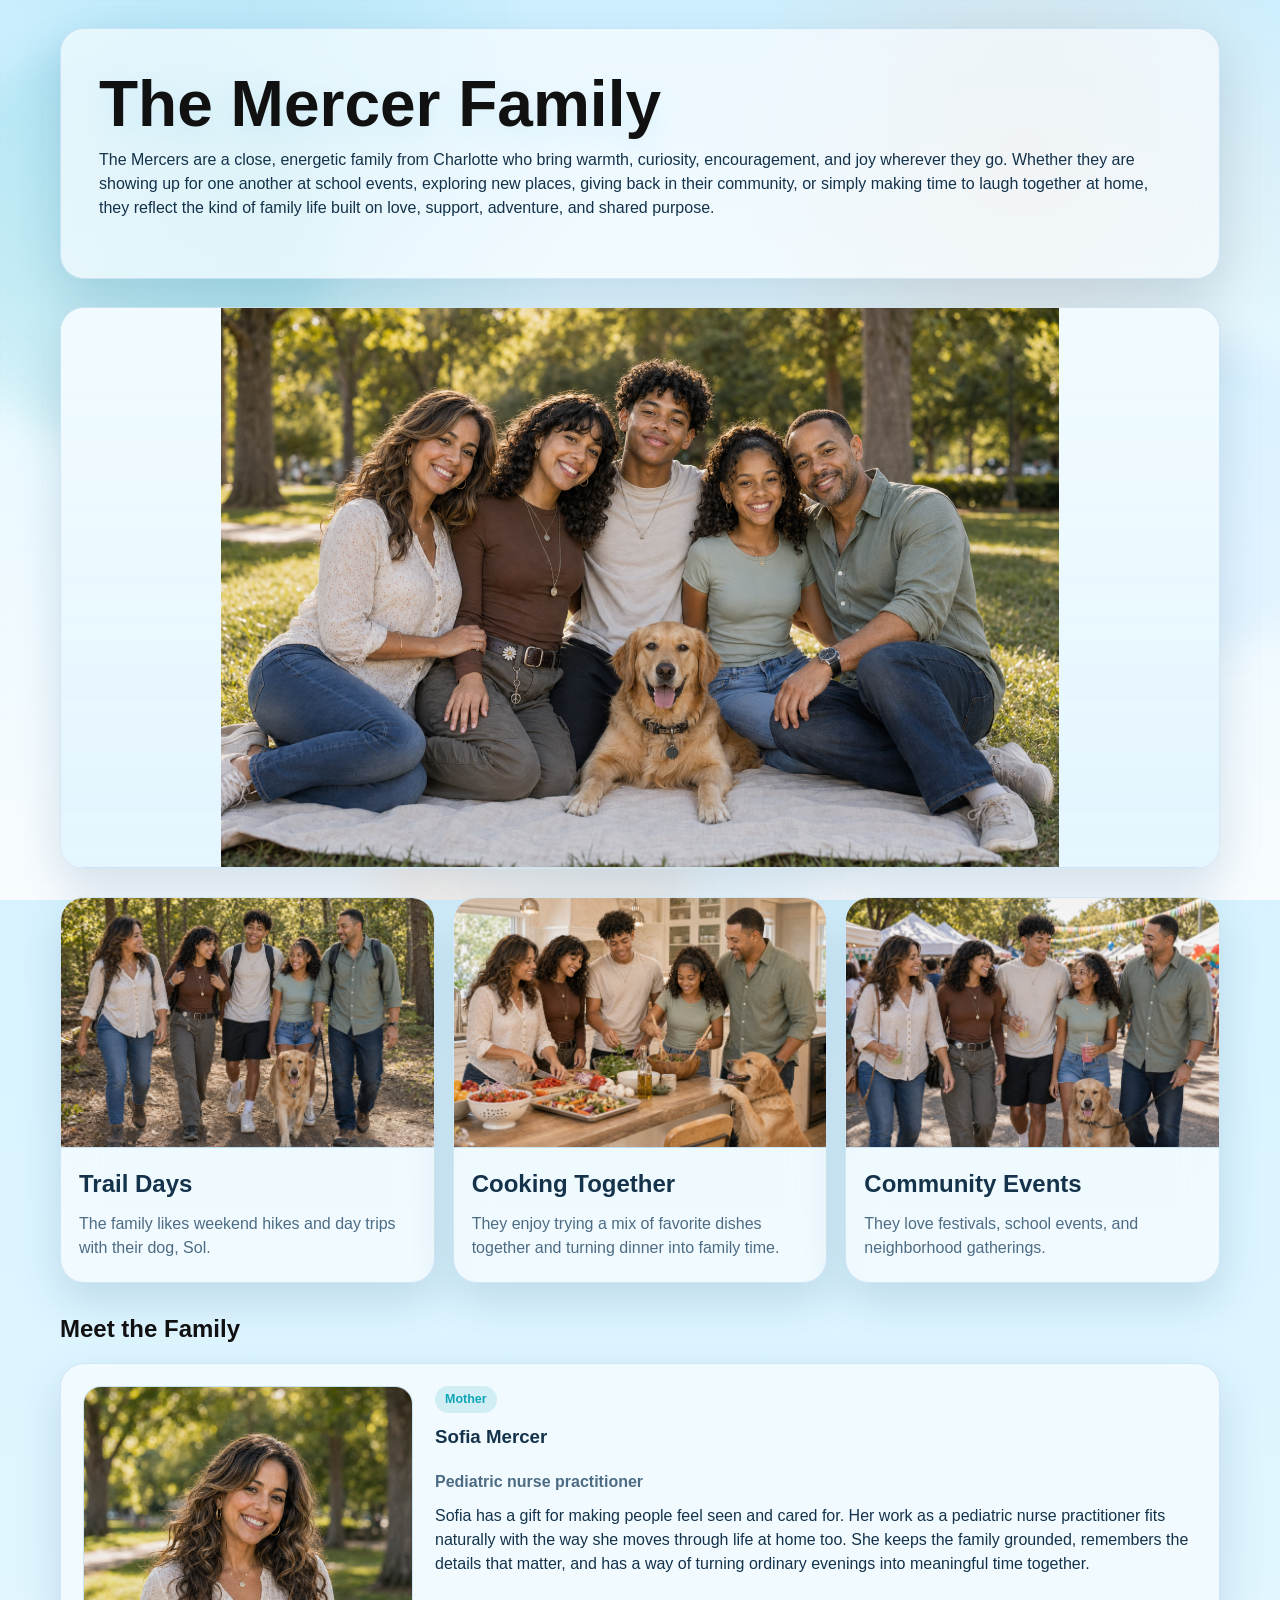
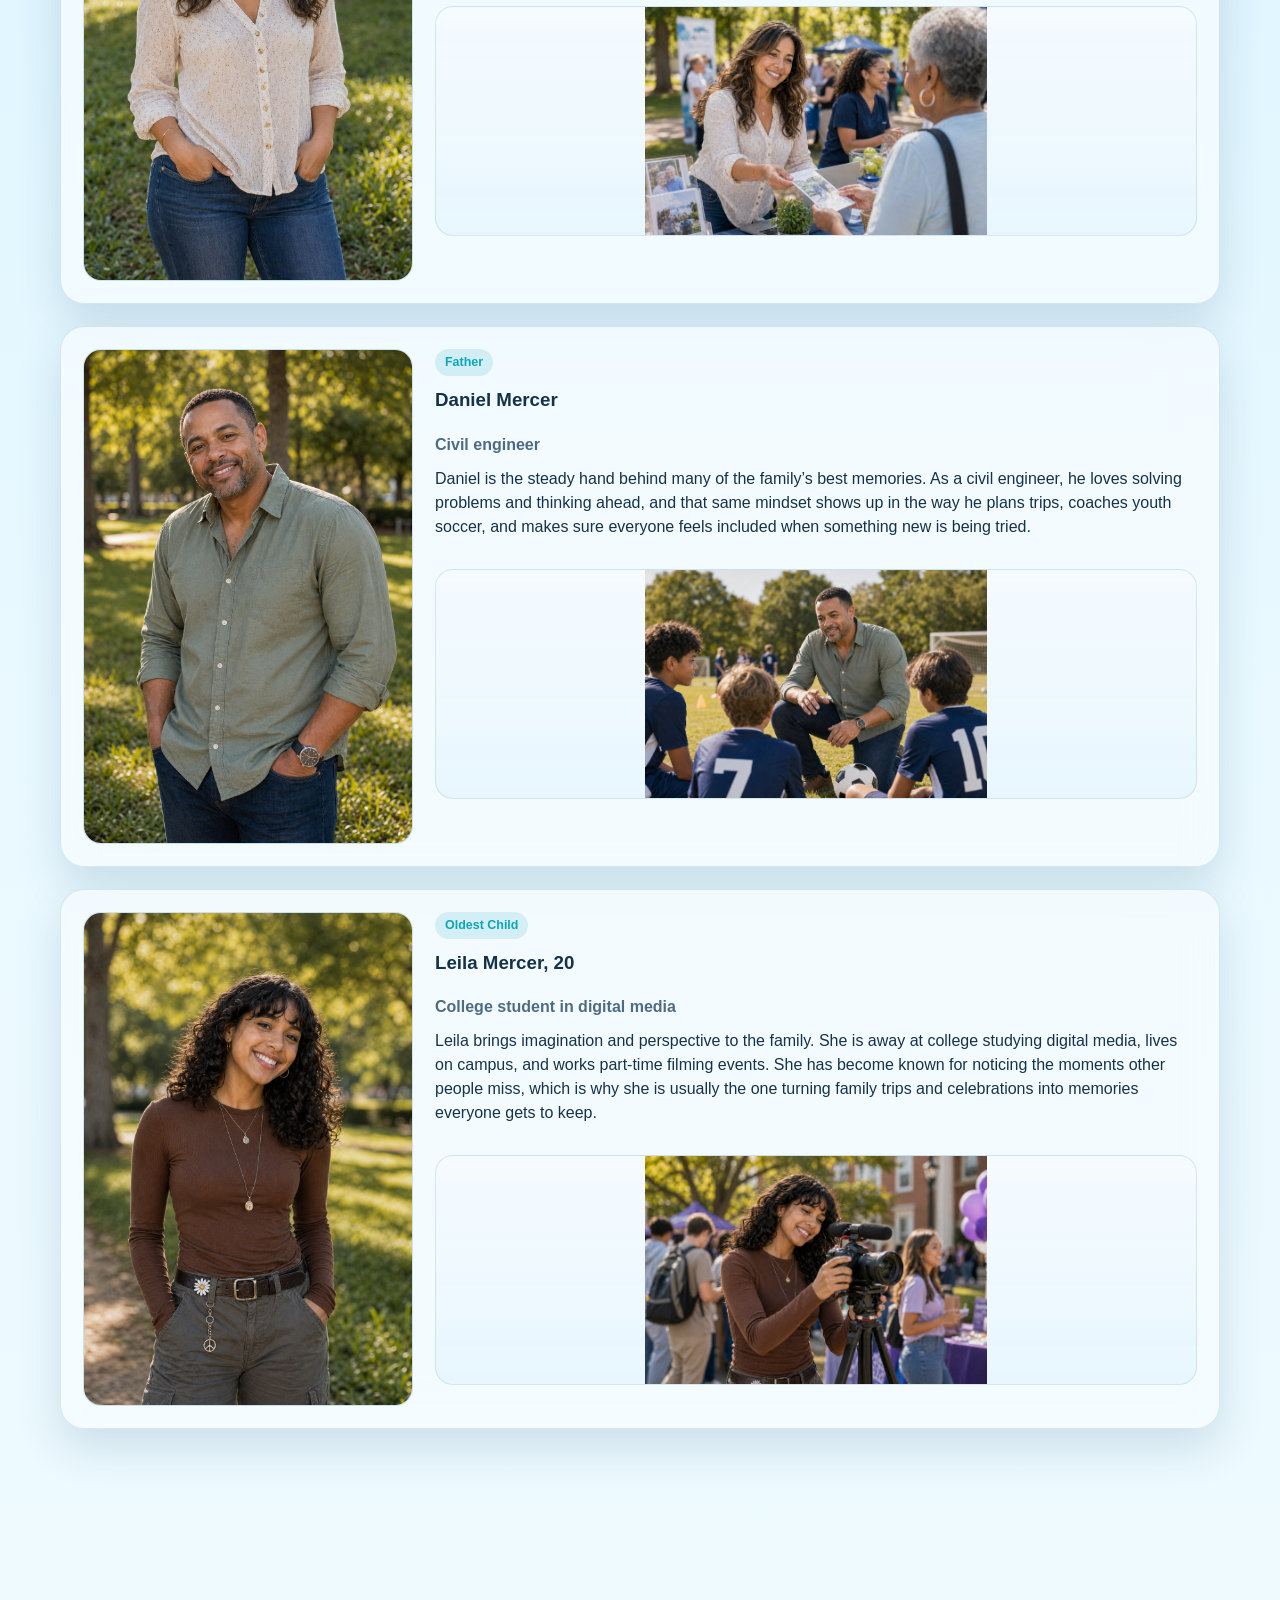
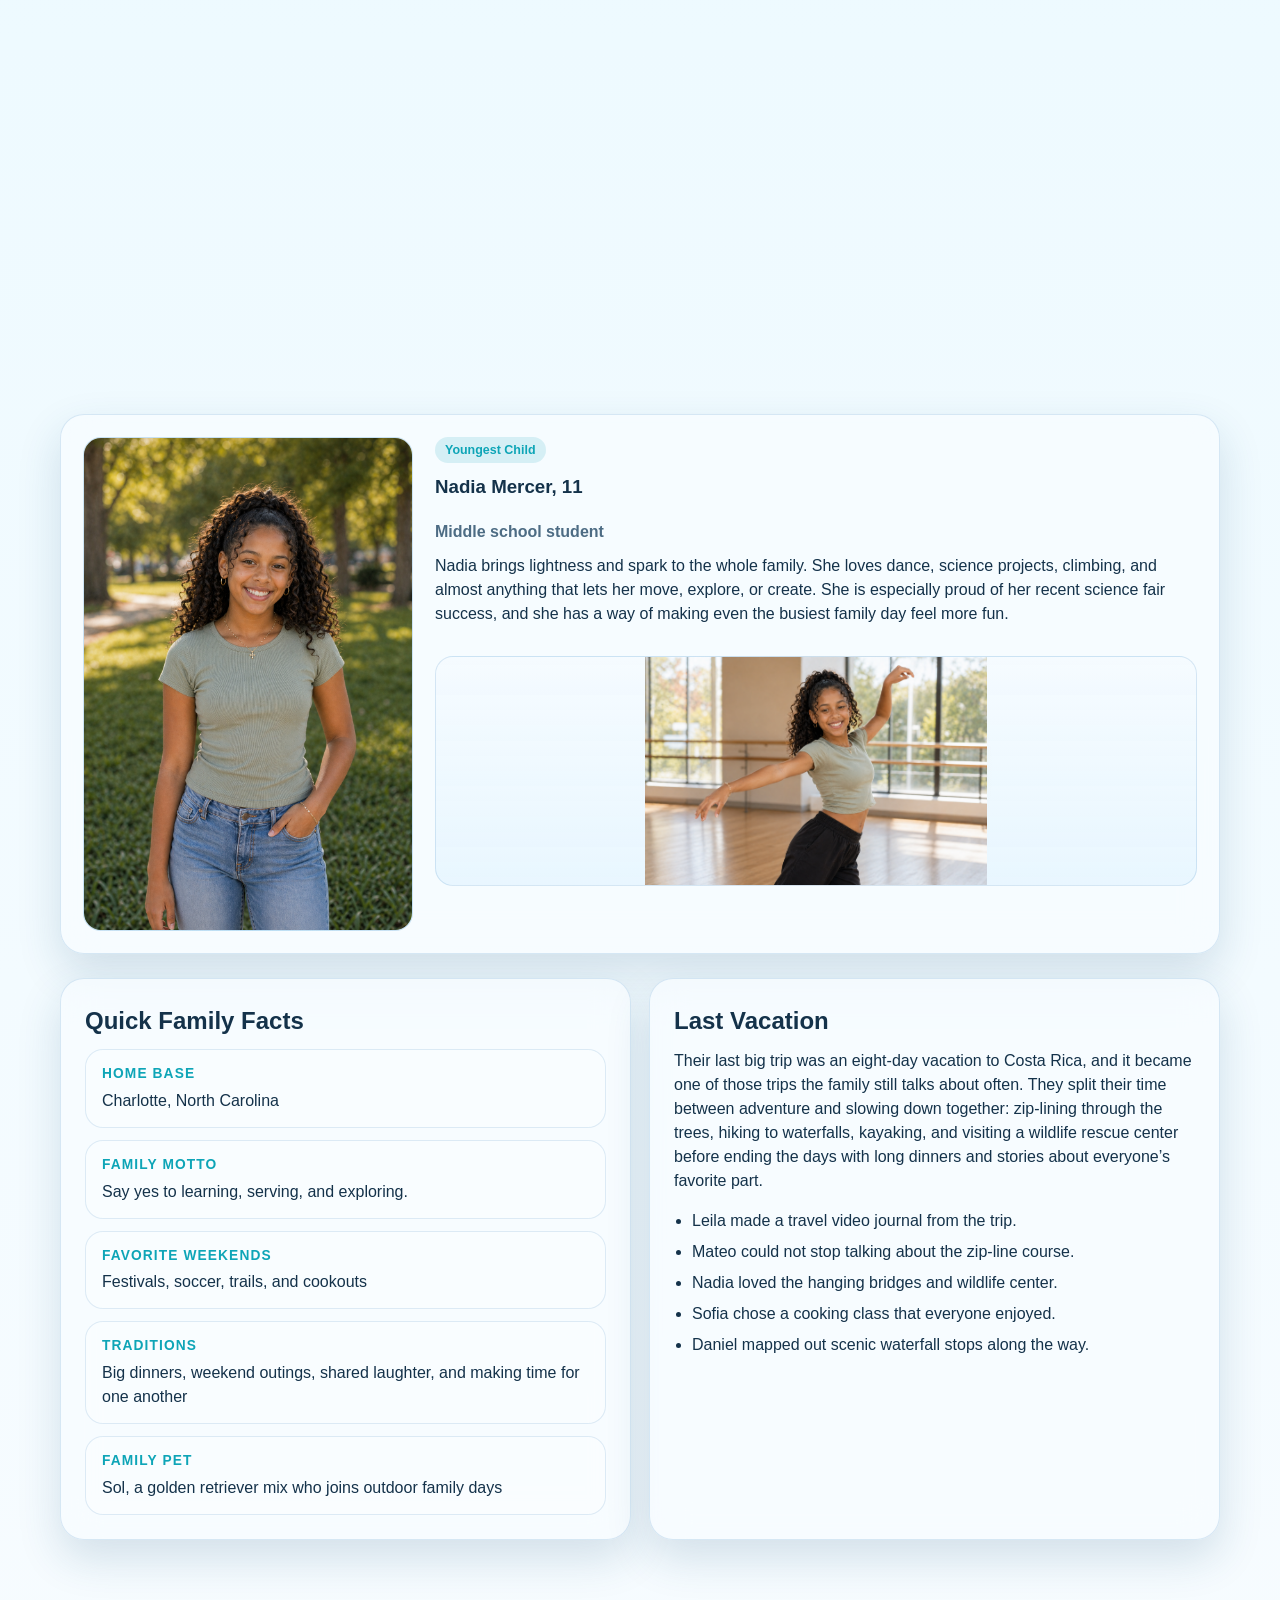
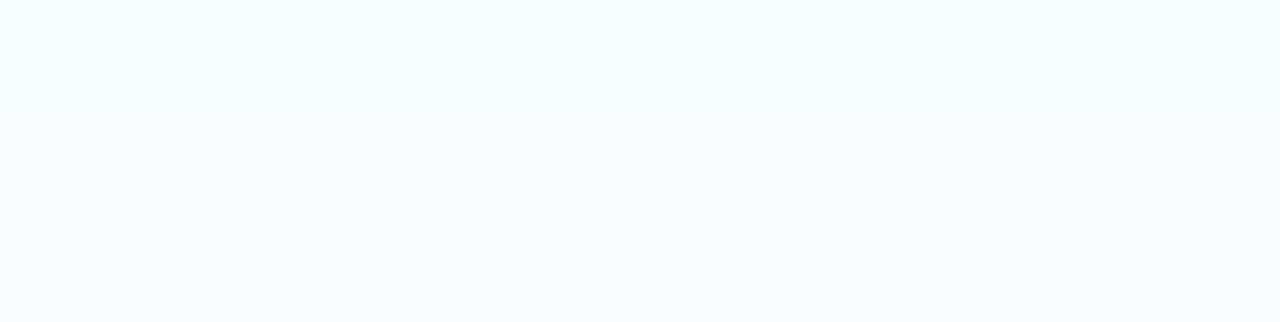
==== commit aa26418e: "Make family stories more personal and unique" ====
--- a/family.html
+++ b/family.html
@@ -71,9 +71,11 @@
             <h3>Sofia Mercer</h3>
             <p class="member-role">Pediatric nurse practitioner</p>
             <p>
-              Sofia brings warmth, structure, and steady energy to the family.
-              She is the one who helps everyone stay connected, cared for, and
-              encouraged through busy seasons of life.
+              Sofia has a gift for making people feel seen and cared for. Her
+              work as a pediatric nurse practitioner fits naturally with the
+              way she moves through life at home too. She keeps the family
+              grounded, remembers the details that matter, and has a way of
+              turning ordinary evenings into meaningful time together.
             </p>
             <div class="mini-gallery">
               <img src="sofia-activity.png" alt="Sofia Mercer helping at a community health event." />
@@ -88,9 +90,11 @@
             <h3>Daniel Mercer</h3>
             <p class="member-role">Civil engineer</p>
             <p>
-              Daniel is thoughtful, dependable, and always ready to plan the
-              next outing. He coaches youth soccer and brings a calm,
-              encouraging presence wherever the family goes.
+              Daniel is the steady hand behind many of the family’s best
+              memories. As a civil engineer, he loves solving problems and
+              thinking ahead, and that same mindset shows up in the way he
+              plans trips, coaches youth soccer, and makes sure everyone feels
+              included when something new is being tried.
             </p>
             <div class="mini-gallery">
               <img src="daniel-activity.png" alt="Daniel Mercer coaching soccer on a field." />
@@ -105,10 +109,12 @@
             <h3>Leila Mercer, 20</h3>
             <p class="member-role">College student in digital media</p>
             <p>
-              Leila is creative, observant, and full of ideas. She studies
-              digital media, lives on campus, films campus events as part-time
-              work, and is usually the one capturing family memories through
-              photos and video.
+              Leila brings imagination and perspective to the family. She is
+              away at college studying digital media, lives on campus, and
+              works part-time filming events. She has become known for noticing
+              the moments other people miss, which is why she is usually the
+              one turning family trips and celebrations into memories everyone
+              gets to keep.
             </p>
             <div class="mini-gallery">
               <img src="leila-activity.png" alt="Leila Mercer filming with a camera." />
@@ -123,10 +129,12 @@
             <h3>Mateo Mercer, 16</h3>
             <p class="member-role">High school junior</p>
             <p>
-              Mateo balances varsity soccer, robotics, and school leadership.
-              He is driven, competitive, and always ready for a challenge or a
-              reason to get outside, and he has earned a strong reputation for
-              leadership at school.
+              Mateo is the kind of person who likes to test himself. He
+              balances varsity soccer, robotics, and school leadership, and he
+              thrives in places where teamwork and problem-solving matter. He
+              brings a lot of momentum to the family, whether that means
+              pushing himself on the field or being the first one ready to head
+              out for the next adventure.
             </p>
             <div class="mini-gallery">
               <img src="mateo-activity.png" alt="Mateo Mercer playing soccer." />
@@ -141,10 +149,11 @@
             <h3>Nadia Mercer, 11</h3>
             <p class="member-role">Middle school student</p>
             <p>
-              Nadia is expressive, curious, and always eager to join in. She
-              loves dance, science projects, climbing, and whatever activity
-              the rest of the family is trying next, and she is especially
-              proud of her recent school science fair success.
+              Nadia brings lightness and spark to the whole family. She loves
+              dance, science projects, climbing, and almost anything that lets
+              her move, explore, or create. She is especially proud of her
+              recent science fair success, and she has a way of making even the
+              busiest family day feel more fun.
             </p>
             <div class="mini-gallery">
               <img src="nadia-activity.png" alt="Nadia Mercer dancing in a studio." />
@@ -168,16 +177,19 @@
         <article class="card span-6 smooth-card">
           <h2>Last Vacation</h2>
           <p class="tight-copy">
-            Their last big trip was an eight-day family vacation to Costa Rica.
-            They went zip-lining, hiking, kayaking, visited a wildlife rescue
-            center, and took a cooking class together.
+            Their last big trip was an eight-day vacation to Costa Rica, and it
+            became one of those trips the family still talks about often. They
+            split their time between adventure and slowing down together:
+            zip-lining through the trees, hiking to waterfalls, kayaking, and
+            visiting a wildlife rescue center before ending the days with long
+            dinners and stories about everyone’s favorite part.
           </p>
           <ul class="details-list">
-            <li>Leila made a travel video journal</li>
-            <li>Mateo loved the zip-line course</li>
-            <li>Nadia loved the hanging bridges</li>
-            <li>Sofia picked the cooking class</li>
-            <li>Daniel planned the waterfall stops</li>
+            <li>Leila made a travel video journal from the trip.</li>
+            <li>Mateo could not stop talking about the zip-line course.</li>
+            <li>Nadia loved the hanging bridges and wildlife center.</li>
+            <li>Sofia chose a cooking class that everyone enjoyed.</li>
+            <li>Daniel mapped out scenic waterfall stops along the way.</li>
           </ul>
         </article>
       </section>
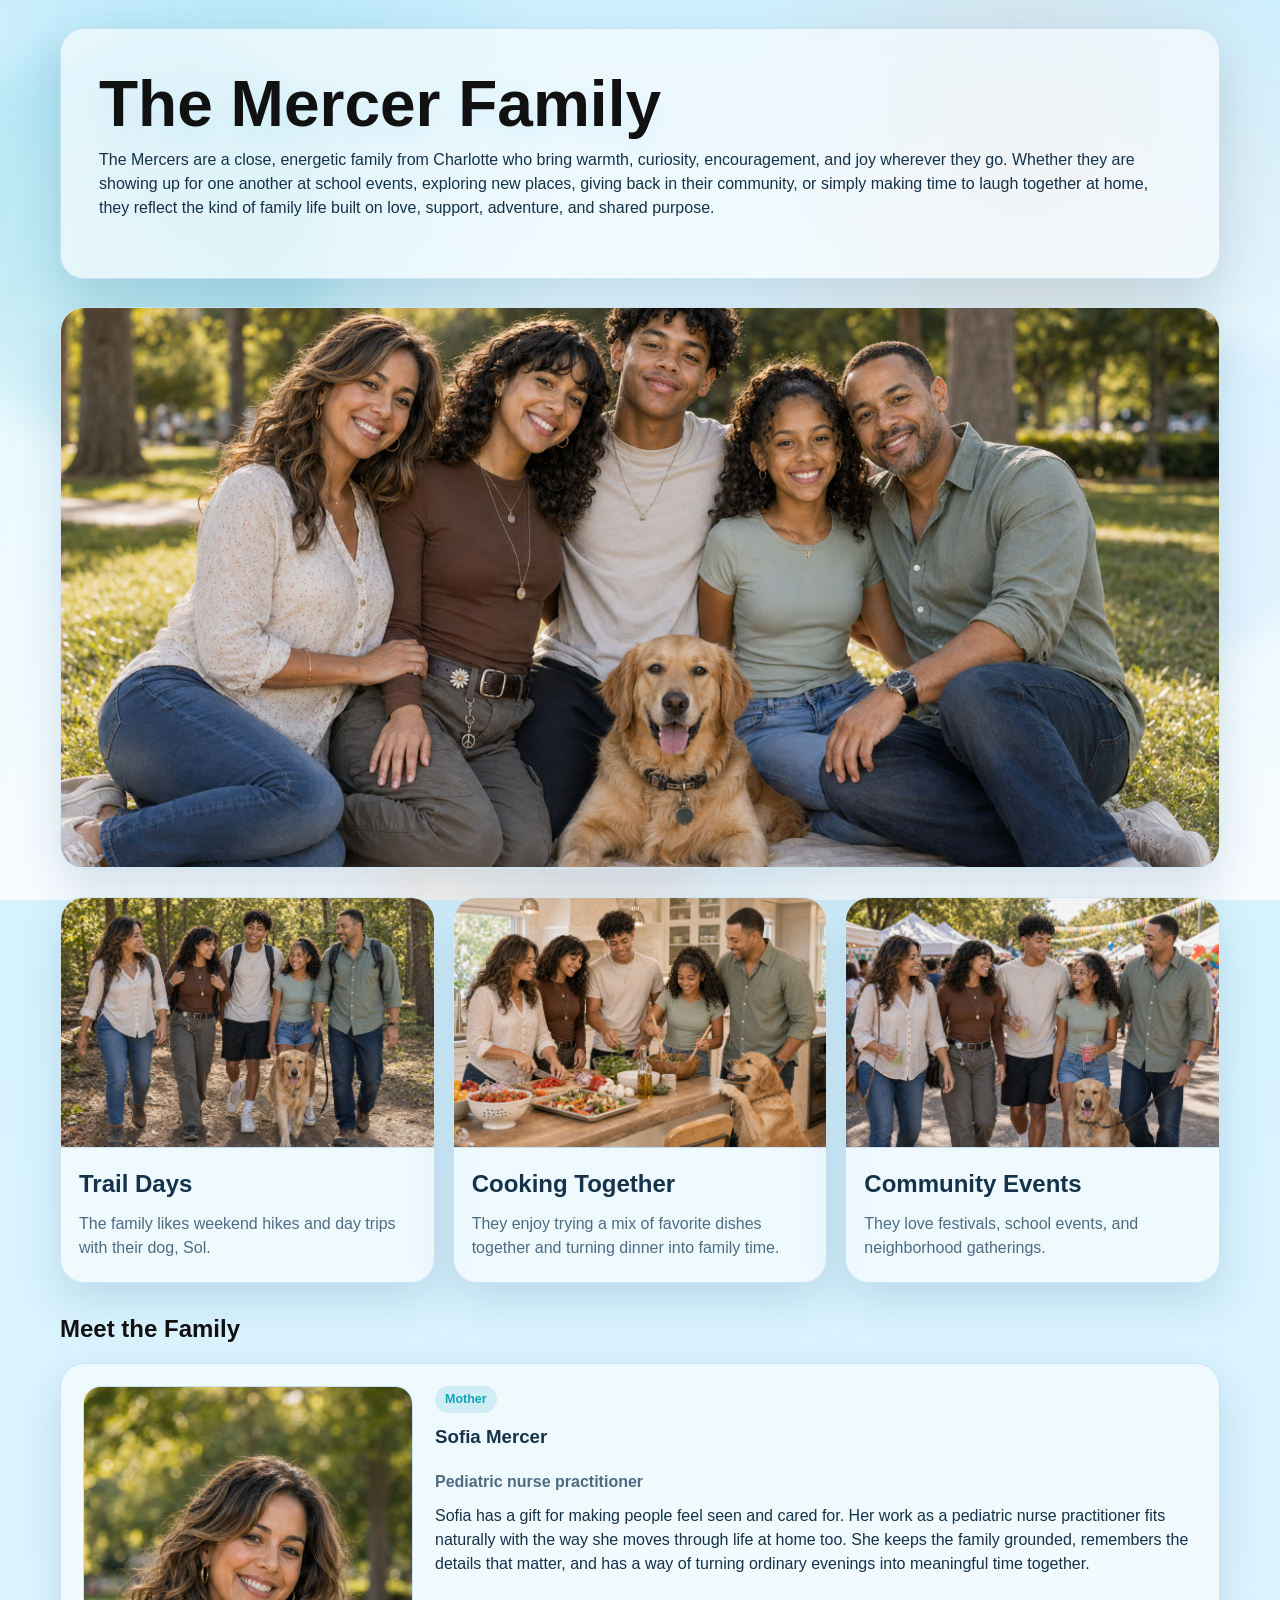
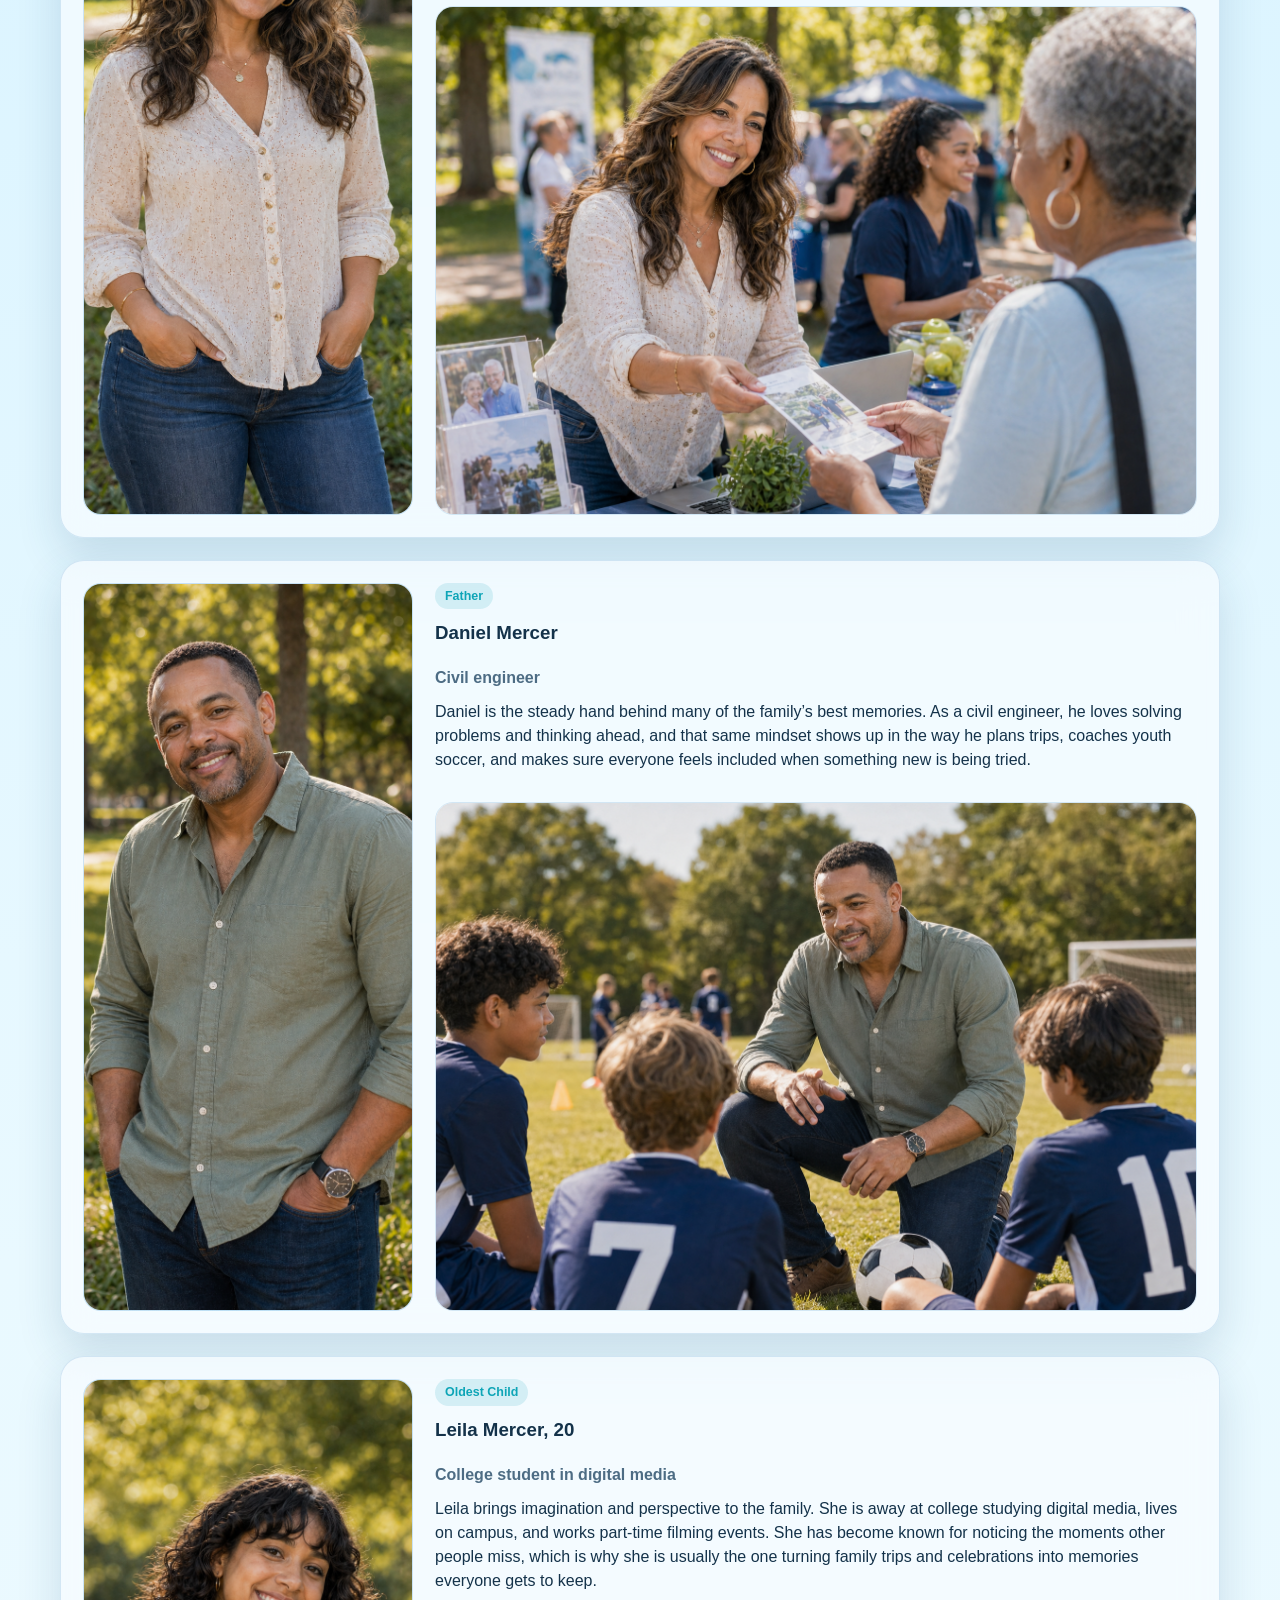
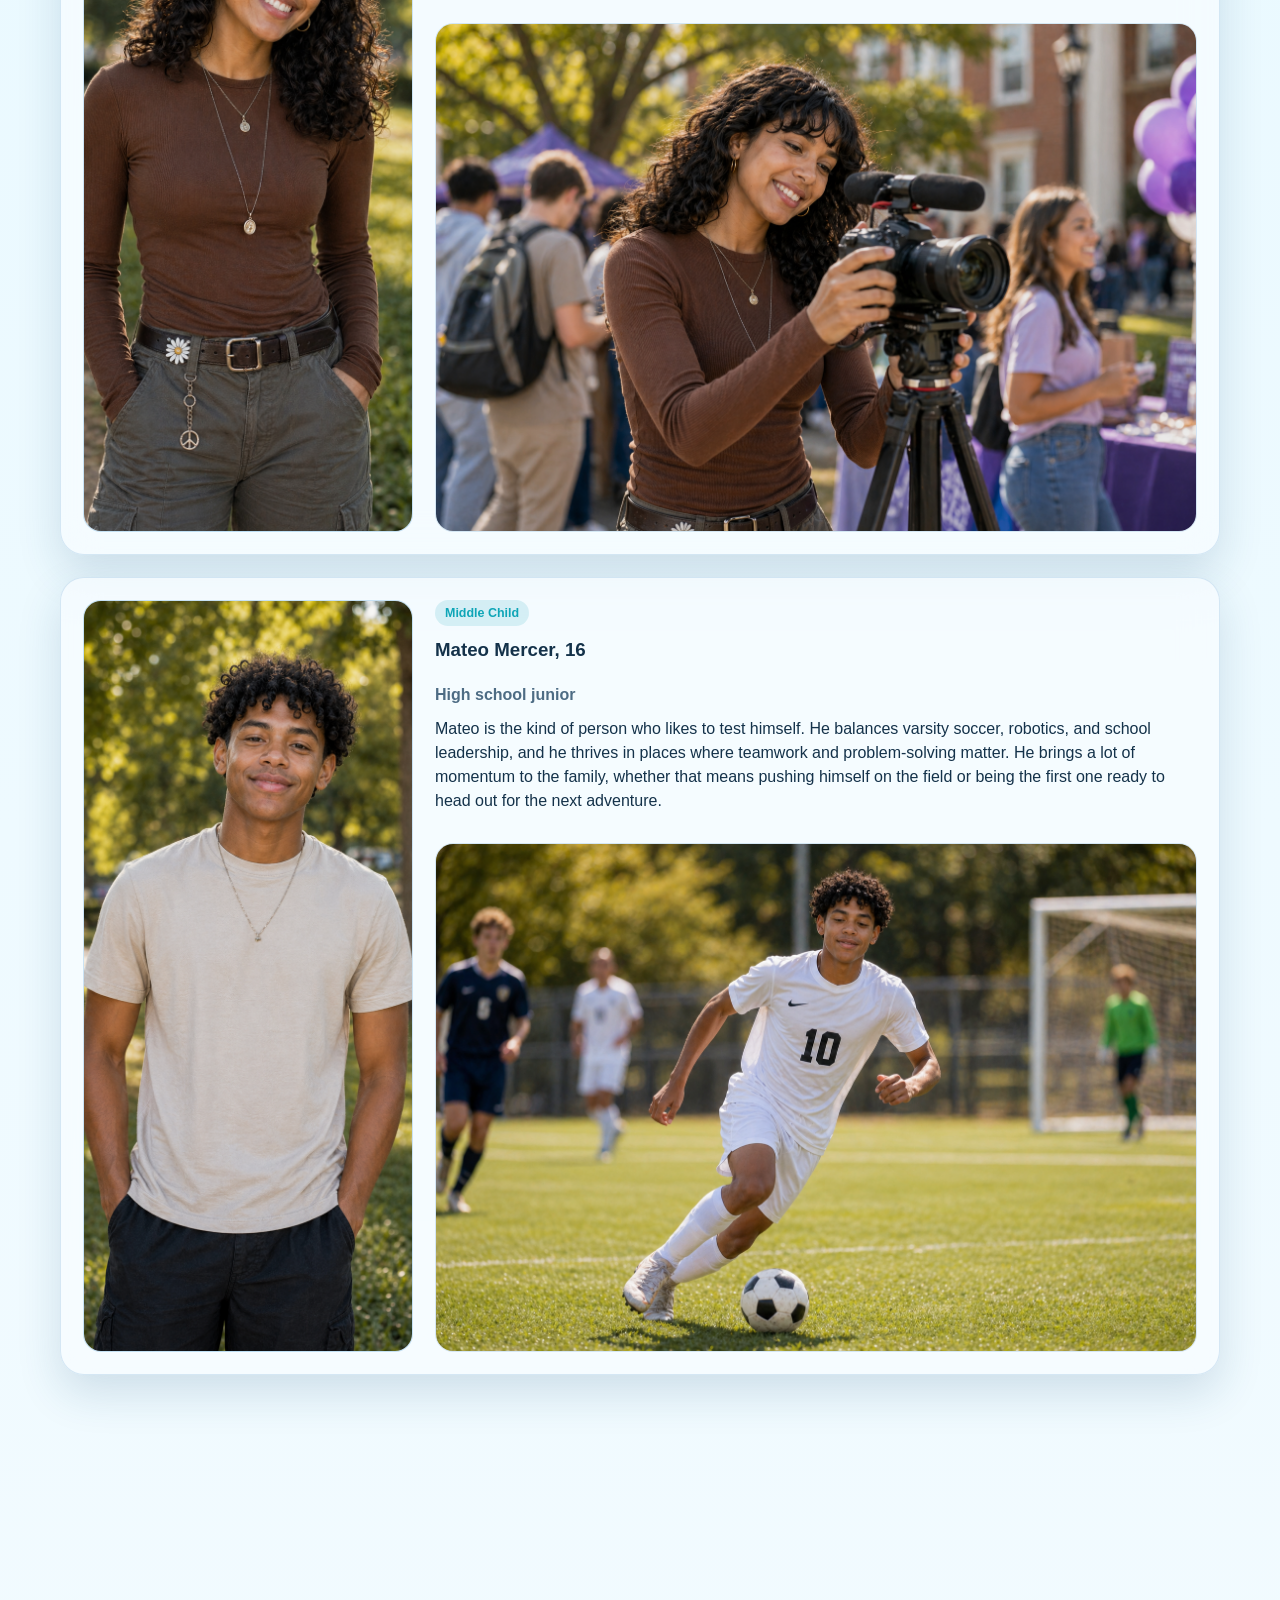
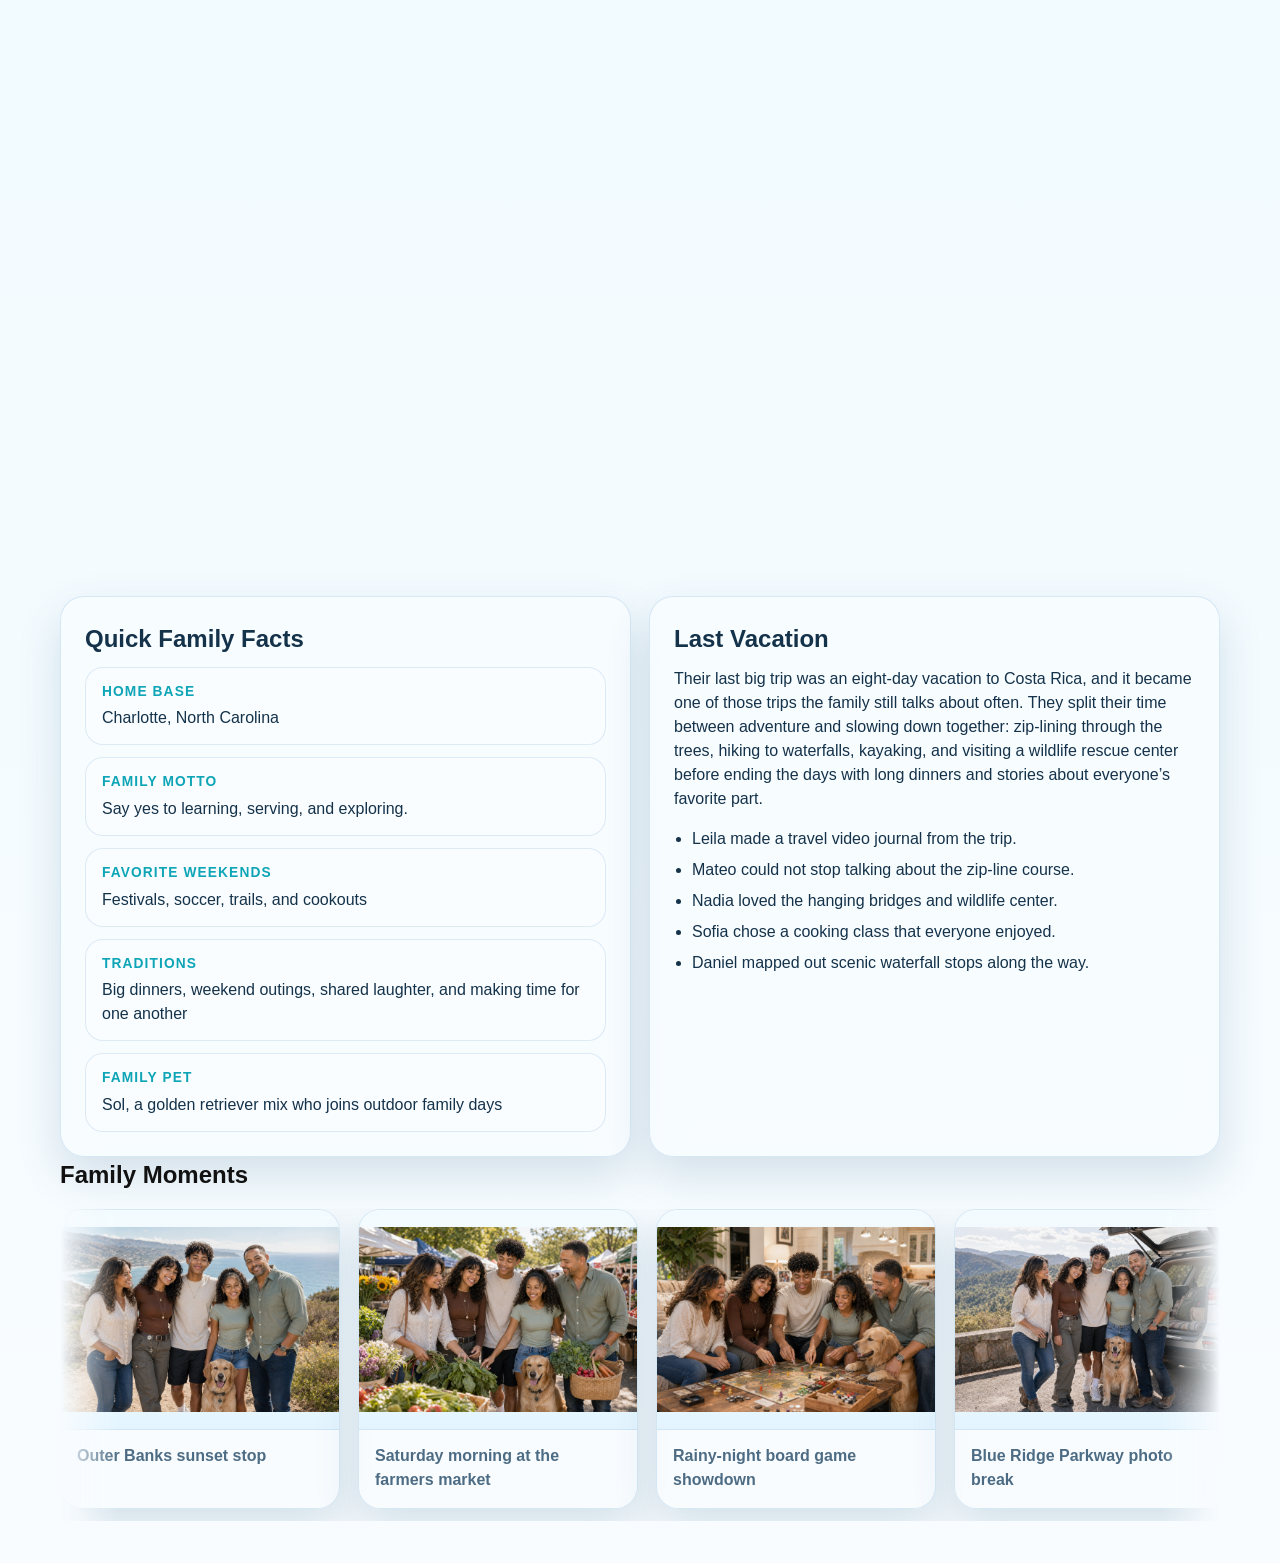
==== commit 566b5f1f: "Polish family carousel captions and hide scrollbar" ====
--- a/family.html
+++ b/family.html
@@ -201,19 +201,19 @@
       <section class="wheel-gallery reveal" data-carousel>
         <article class="wheel-card smooth-card">
           <img src="family-beach-overlook.png" alt="The Mercer family together at a beach overlook during a day trip." />
-          <p>Coastal overlook day trip</p>
+          <p>Outer Banks sunset stop</p>
         </article>
         <article class="wheel-card smooth-card">
           <img src="family-farmers-market.png" alt="The Mercer family together at an outdoor farmers market." />
-          <p>Saturday farmers market</p>
+          <p>Saturday morning at the farmers market</p>
         </article>
         <article class="wheel-card smooth-card">
           <img src="family-game-night.png" alt="The Mercer family together playing a board game at home." />
-          <p>Family game night</p>
+          <p>Rainy-night board game showdown</p>
         </article>
         <article class="wheel-card smooth-card">
           <img src="family-roadtrip-stop.png" alt="The Mercer family together at a scenic road trip stop." />
-          <p>Scenic road-trip stop</p>
+          <p>Blue Ridge Parkway photo break</p>
         </article>
       </section>
     </main>
--- a/styles.css
+++ b/styles.css
@@ -198,7 +198,7 @@
 .hero-photo img {
   width: 100%;
   height: 560px;
-  object-fit: contain;
+  object-fit: cover;
   object-position: center;
   background:
     radial-gradient(circle at top, rgba(255, 210, 120, 0.22), transparent 36%),
@@ -250,7 +250,7 @@
   width: 100%;
   height: 100%;
   min-height: 360px;
-  object-fit: contain;
+  object-fit: cover;
   object-position: center;
   border-radius: 18px;
   border: 1px solid var(--border);
@@ -276,14 +276,13 @@
 
 .mini-gallery img {
   width: 100%;
-  height: 230px;
+  height: auto;
+  max-height: none;
   object-fit: contain;
-  object-position: center;
+  object-position: top center;
   border-radius: 18px;
   border: 1px solid var(--border);
-  background:
-    radial-gradient(circle at center, rgba(255, 143, 90, 0.16), transparent 45%),
-    linear-gradient(180deg, rgba(245, 251, 255, 0.96), rgba(231, 246, 255, 0.9));
+  background: none;
 }
 
 .grid {
@@ -361,8 +360,13 @@
   padding-bottom: 12px;
   margin-top: 10px;
   scroll-snap-type: x proximity;
-  scrollbar-width: thin;
-  scrollbar-color: rgba(92, 225, 230, 0.55) transparent;
+  scrollbar-width: none;
+  -ms-overflow-style: none;
+  mask-image: linear-gradient(90deg, transparent 0, black 5%, black 95%, transparent 100%);
+}
+
+.wheel-gallery::-webkit-scrollbar {
+  display: none;
 }
 
 .wheel-card {
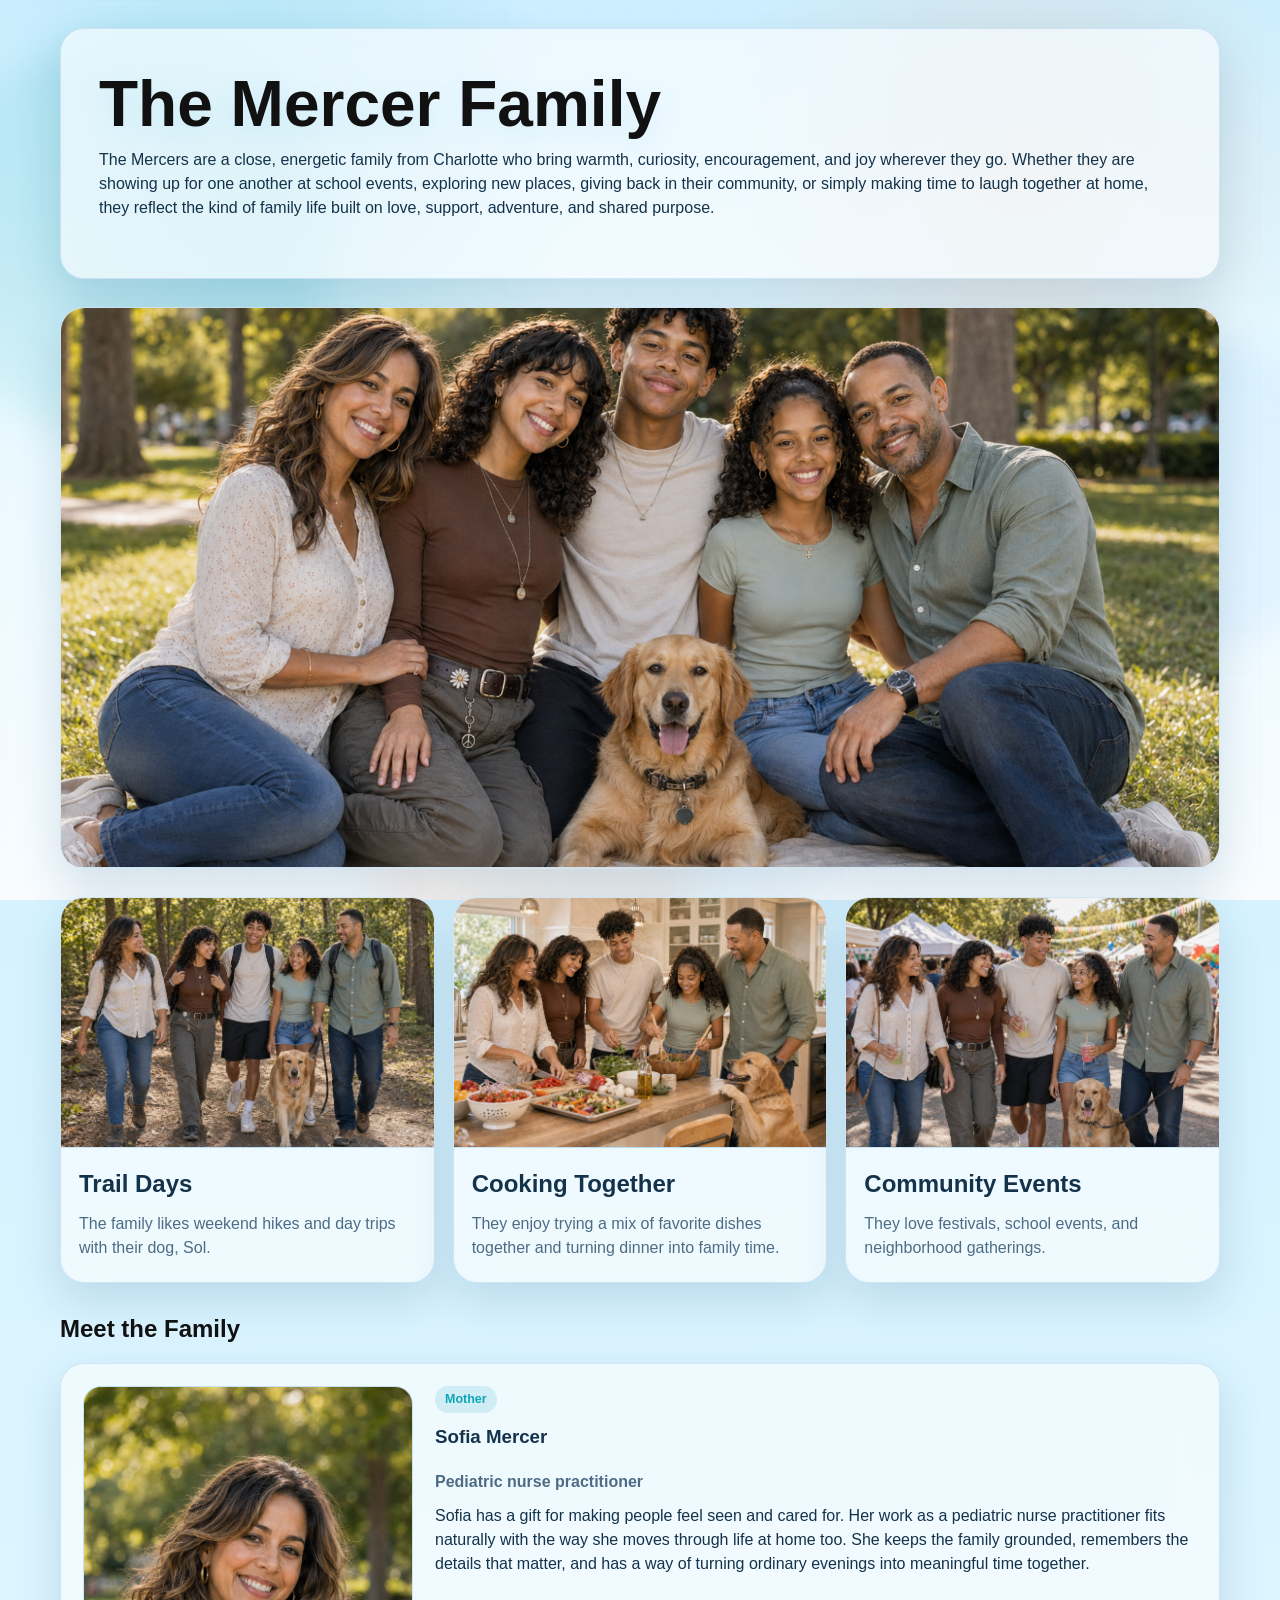
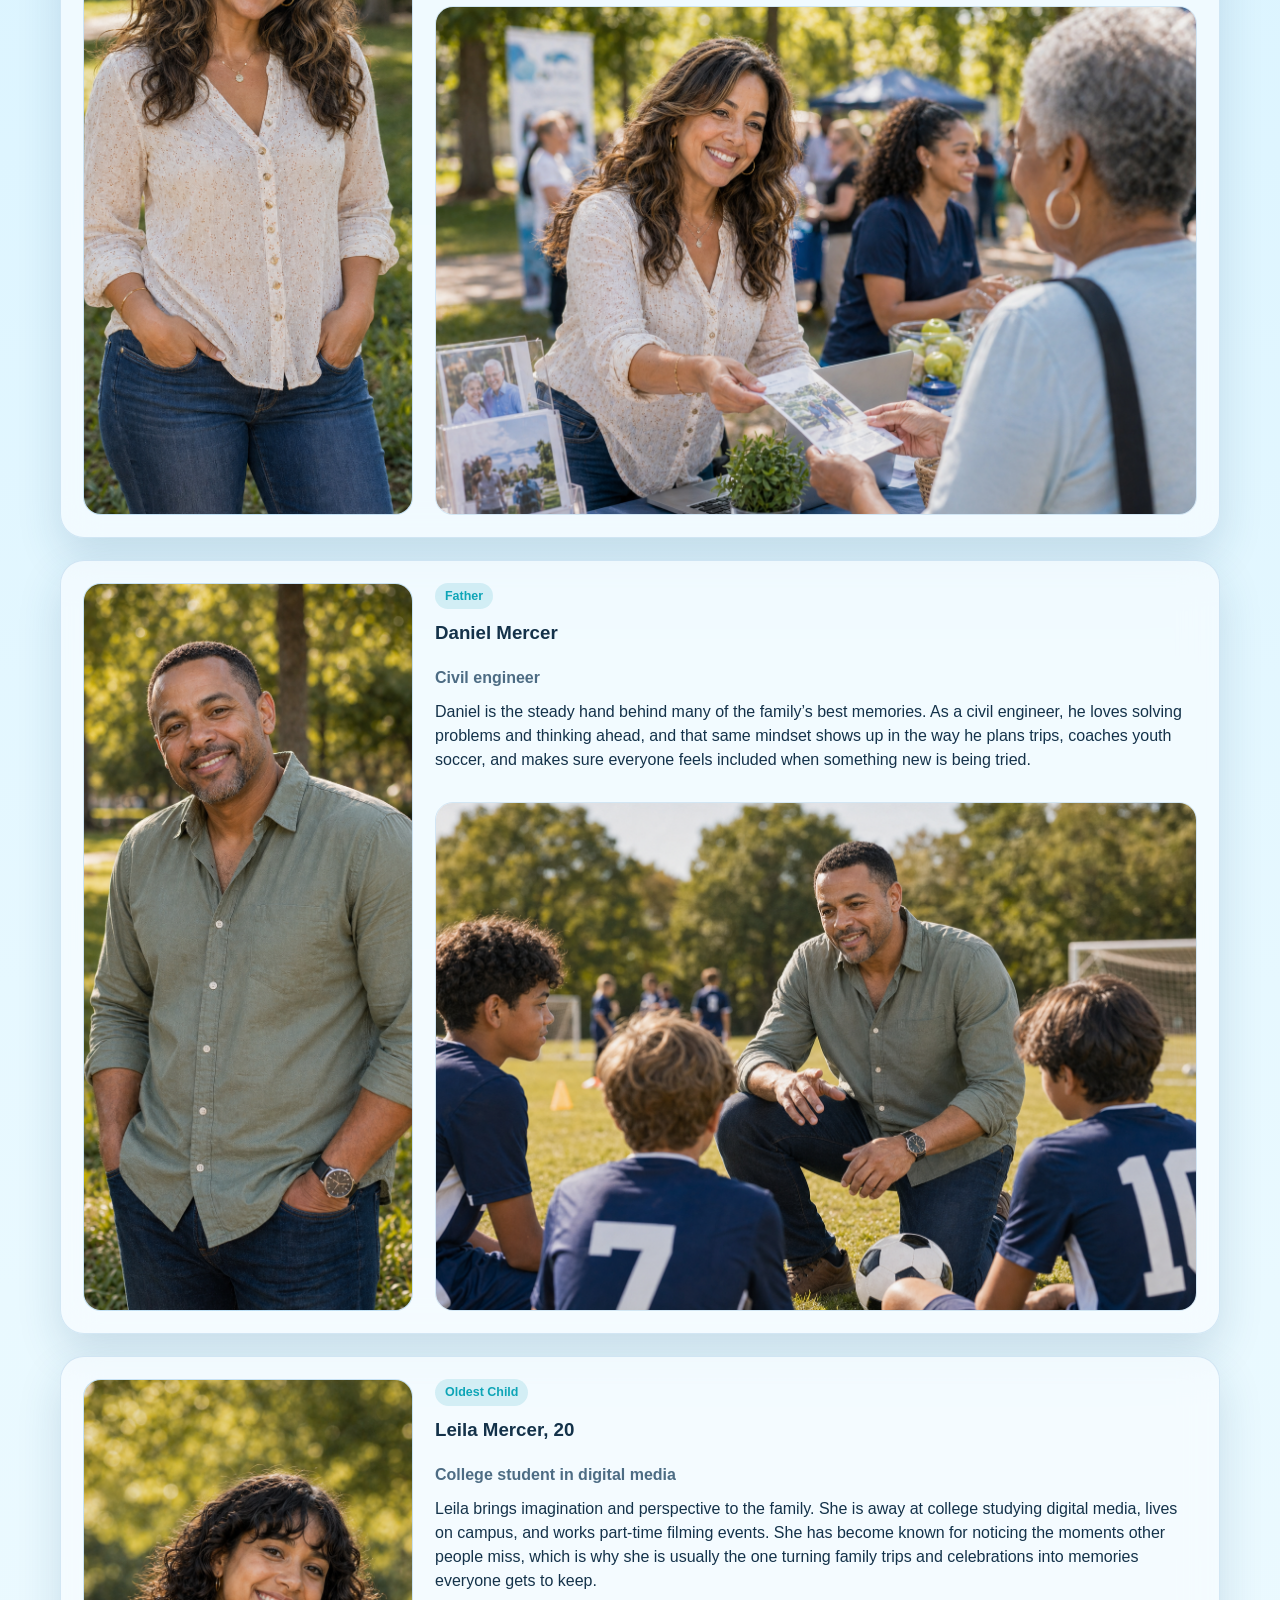
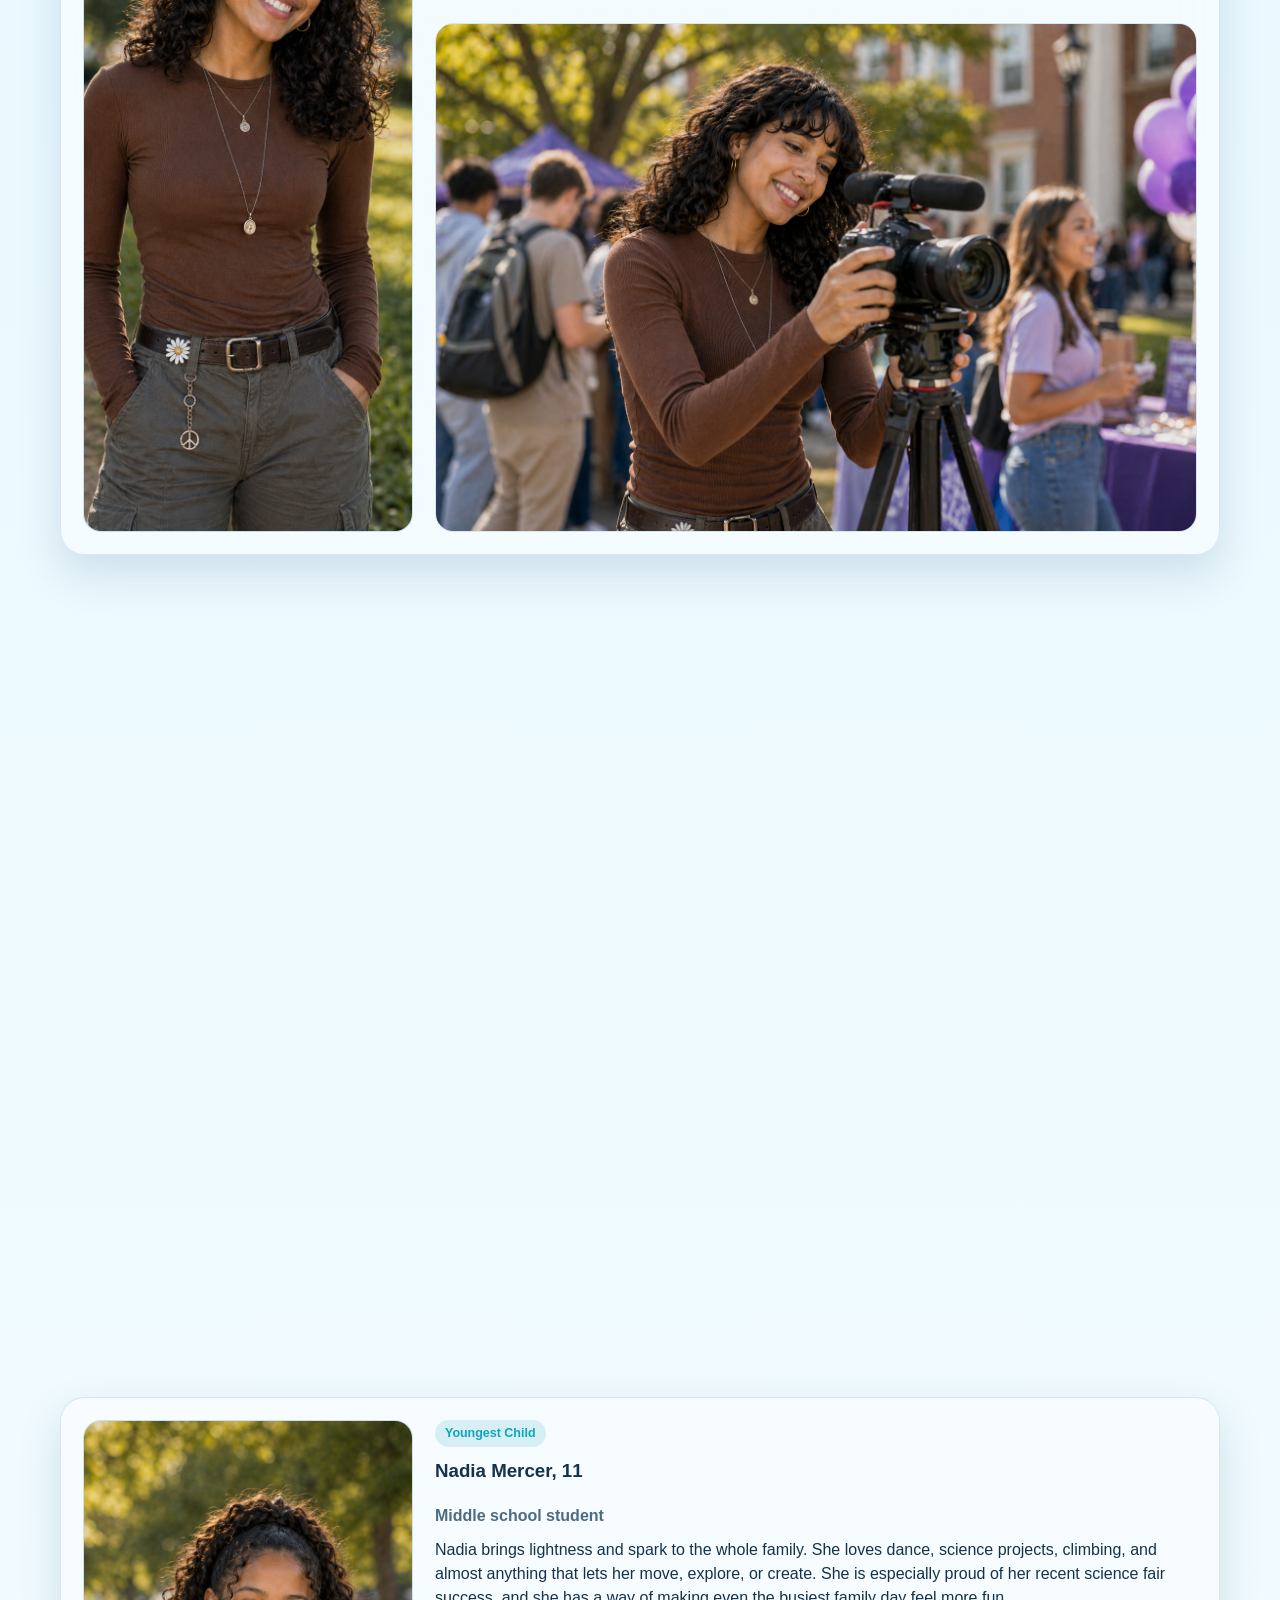
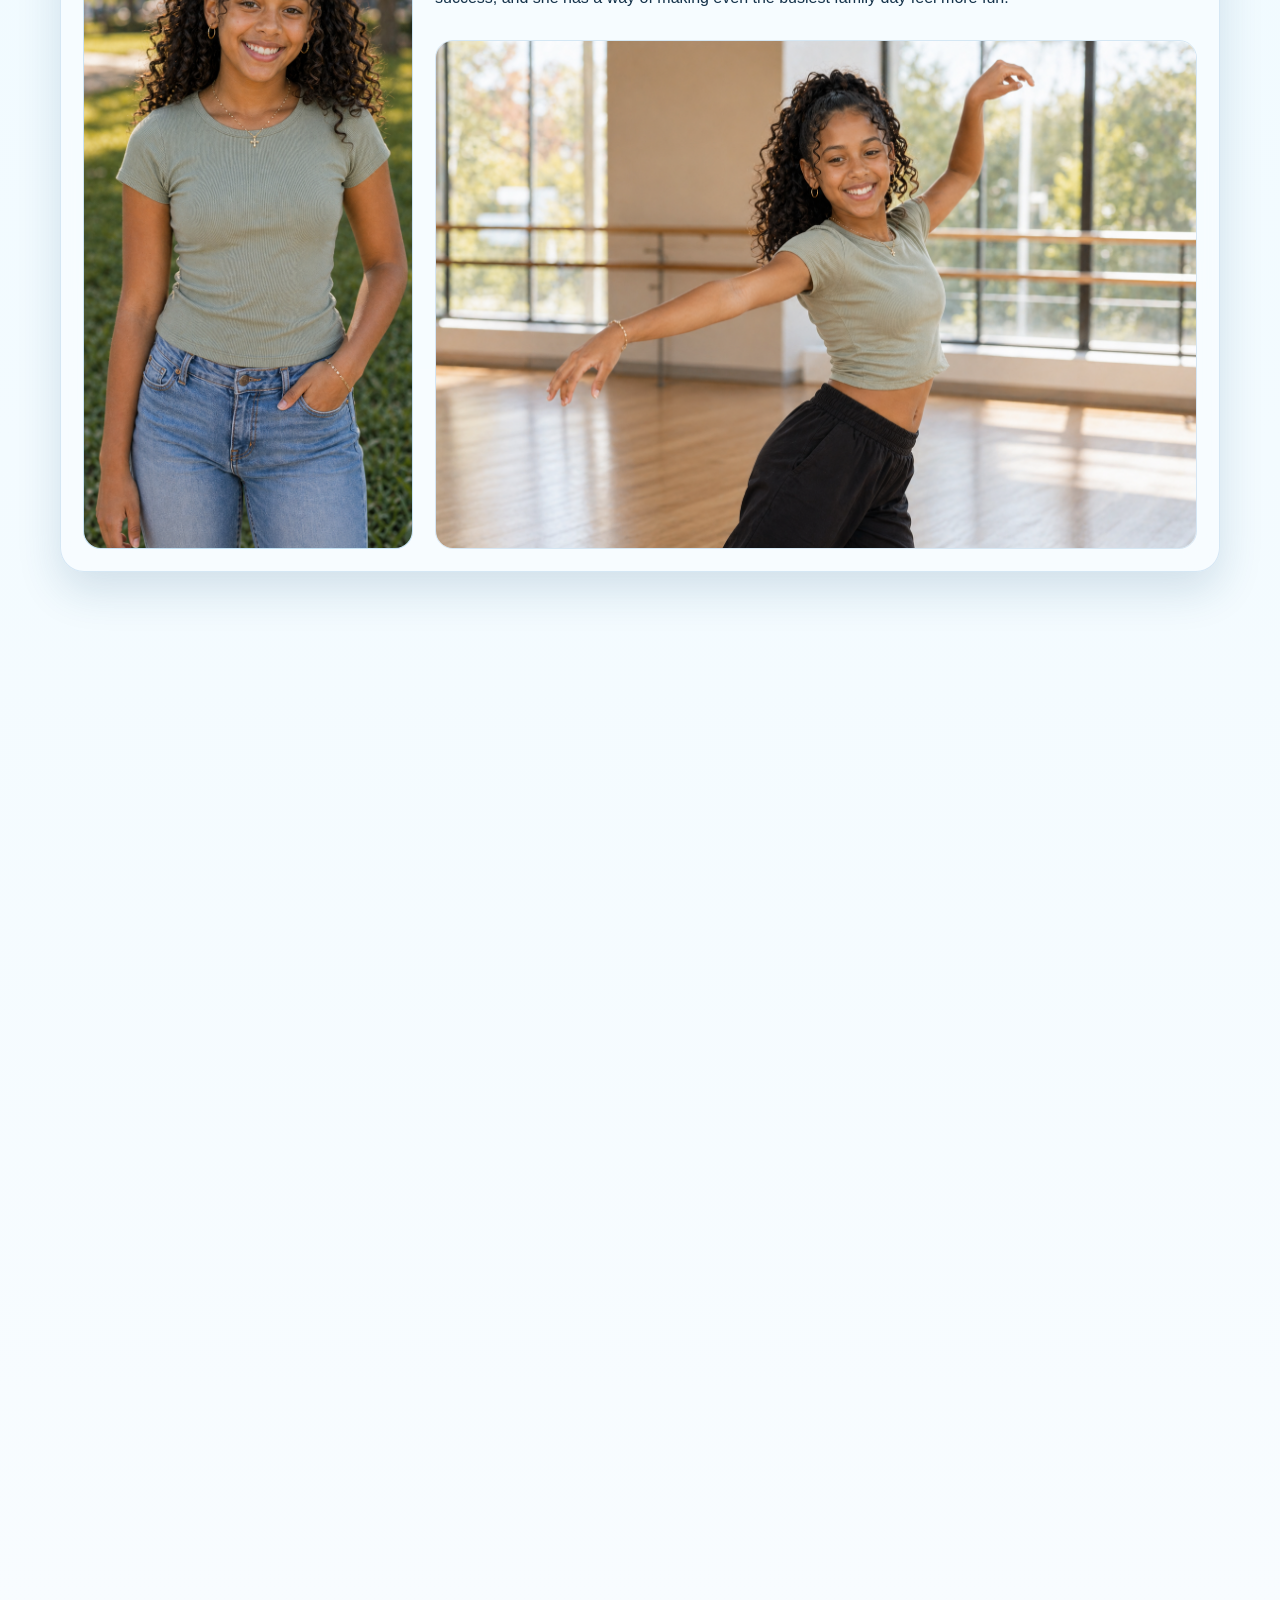
==== commit 6cf4c2e3: "Convert family moments to slider carousel" ====
--- a/family.html
+++ b/family.html
@@ -199,22 +199,24 @@
       </section>
 
       <section class="wheel-gallery reveal" data-carousel>
-        <article class="wheel-card smooth-card">
-          <img src="family-beach-overlook.png" alt="The Mercer family together at a beach overlook during a day trip." />
-          <p>Outer Banks sunset stop</p>
-        </article>
-        <article class="wheel-card smooth-card">
-          <img src="family-farmers-market.png" alt="The Mercer family together at an outdoor farmers market." />
-          <p>Saturday morning at the farmers market</p>
-        </article>
-        <article class="wheel-card smooth-card">
-          <img src="family-game-night.png" alt="The Mercer family together playing a board game at home." />
-          <p>Rainy-night board game showdown</p>
-        </article>
-        <article class="wheel-card smooth-card">
-          <img src="family-roadtrip-stop.png" alt="The Mercer family together at a scenic road trip stop." />
-          <p>Blue Ridge Parkway photo break</p>
-        </article>
+        <div class="wheel-track" data-carousel-track>
+          <article class="wheel-card smooth-card">
+            <img src="family-beach-overlook.png" alt="The Mercer family together at a beach overlook during a day trip." />
+            <p>Outer Banks sunset stop</p>
+          </article>
+          <article class="wheel-card smooth-card">
+            <img src="family-farmers-market.png" alt="The Mercer family together at an outdoor farmers market." />
+            <p>Saturday morning at the farmers market</p>
+          </article>
+          <article class="wheel-card smooth-card">
+            <img src="family-game-night.png" alt="The Mercer family together playing a board game at home." />
+            <p>Rainy-night board game showdown</p>
+          </article>
+          <article class="wheel-card smooth-card">
+            <img src="family-roadtrip-stop.png" alt="The Mercer family together at a scenic road trip stop." />
+            <p>Blue Ridge Parkway photo break</p>
+          </article>
+        </div>
       </section>
     </main>
     <script src="family.js"></script>
--- a/styles.css
+++ b/styles.css
@@ -352,21 +352,15 @@
 }
 
 .wheel-gallery {
-  display: grid;
-  grid-auto-flow: column;
-  grid-auto-columns: minmax(280px, 340px);
-  gap: 18px;
-  overflow-x: auto;
-  padding-bottom: 12px;
+  overflow: hidden;
   margin-top: 10px;
-  scroll-snap-type: x proximity;
-  scrollbar-width: none;
-  -ms-overflow-style: none;
-  mask-image: linear-gradient(90deg, transparent 0, black 5%, black 95%, transparent 100%);
-}
-
-.wheel-gallery::-webkit-scrollbar {
-  display: none;
+  position: relative;
+}
+
+.wheel-track {
+  display: flex;
+  transition: transform 0.7s ease;
+  will-change: transform;
 }
 
 .wheel-card {
@@ -375,18 +369,16 @@
   border-radius: 22px;
   box-shadow: var(--shadow);
   overflow: hidden;
-  scroll-snap-align: start;
   backdrop-filter: blur(18px);
+  min-width: 100%;
+  flex: 0 0 100%;
 }
 
 .wheel-card img {
   width: 100%;
-  height: 220px;
-  object-fit: contain;
+  height: 320px;
+  object-fit: cover;
   object-position: center;
-  background:
-    radial-gradient(circle at center, rgba(125, 211, 252, 0.2), transparent 45%),
-    linear-gradient(180deg, rgba(243, 251, 255, 0.97), rgba(226, 244, 255, 0.9));
   border-bottom: 1px solid var(--border);
 }
 
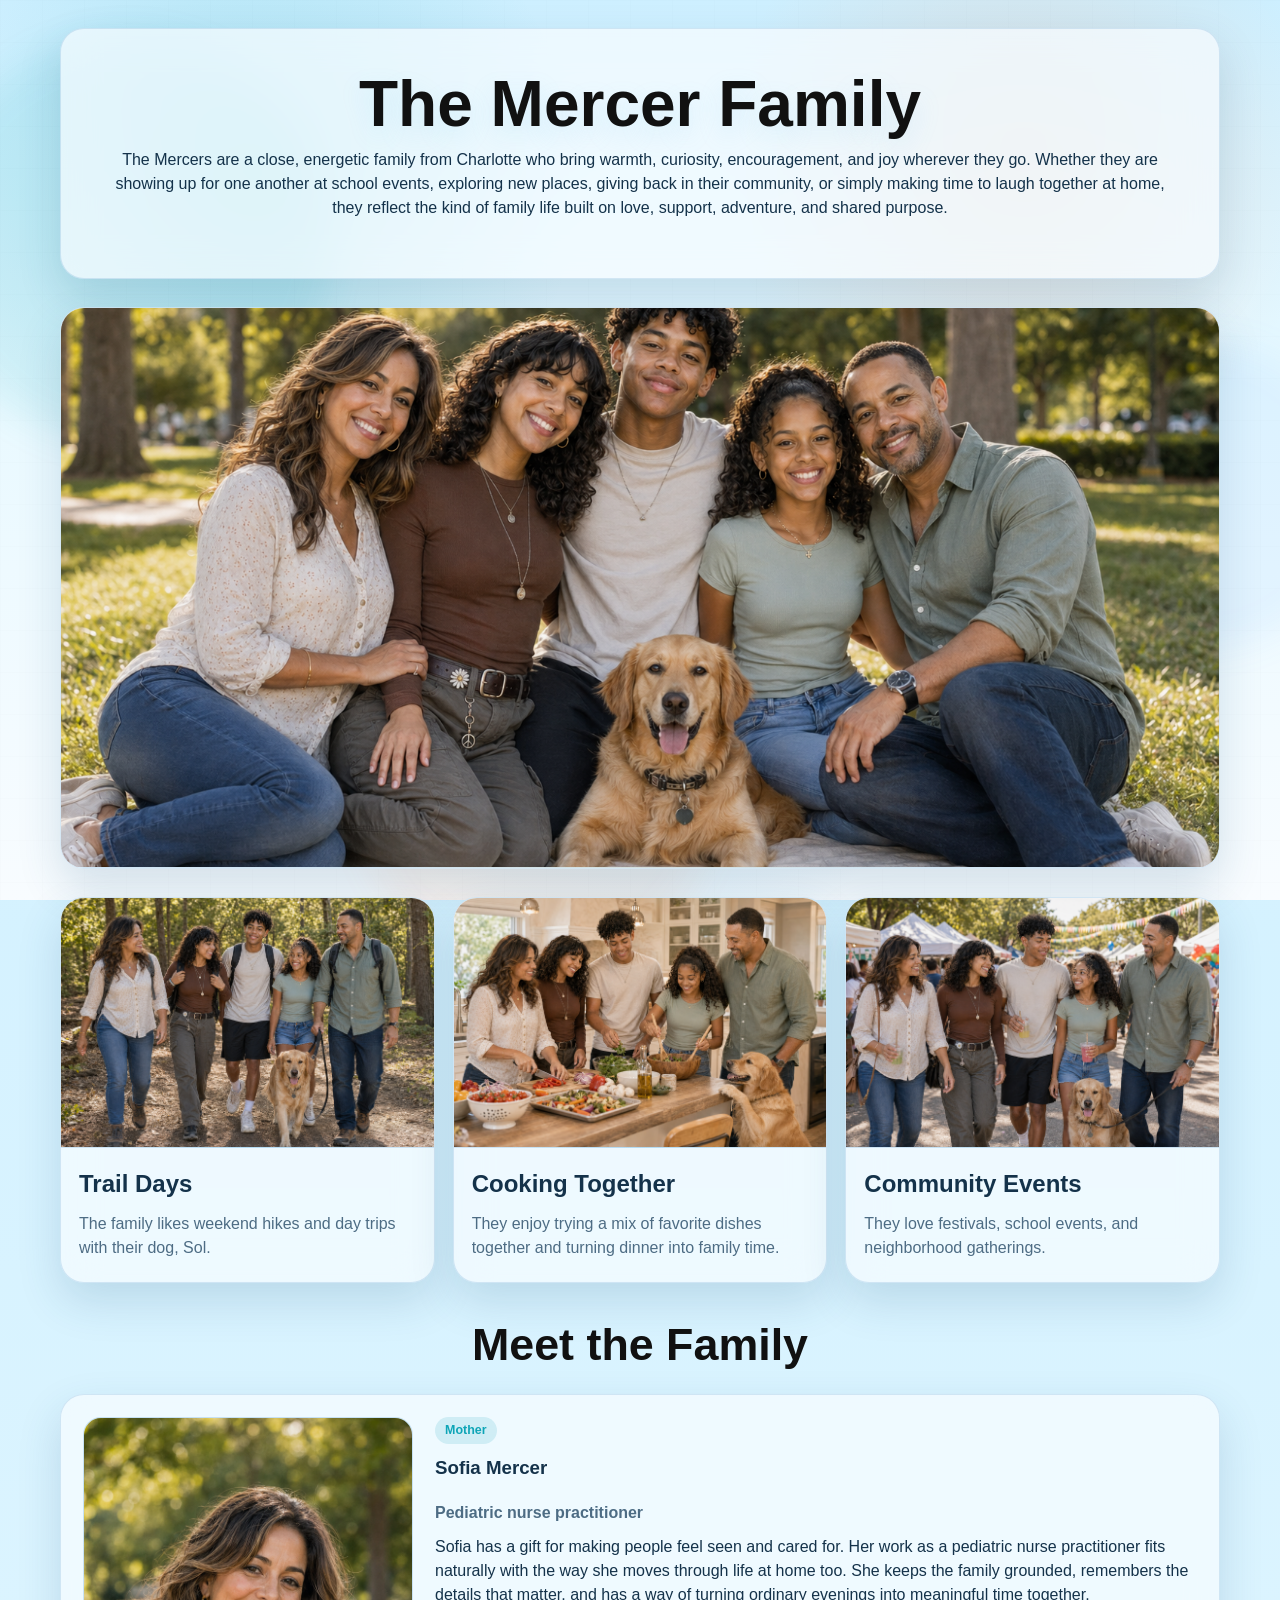
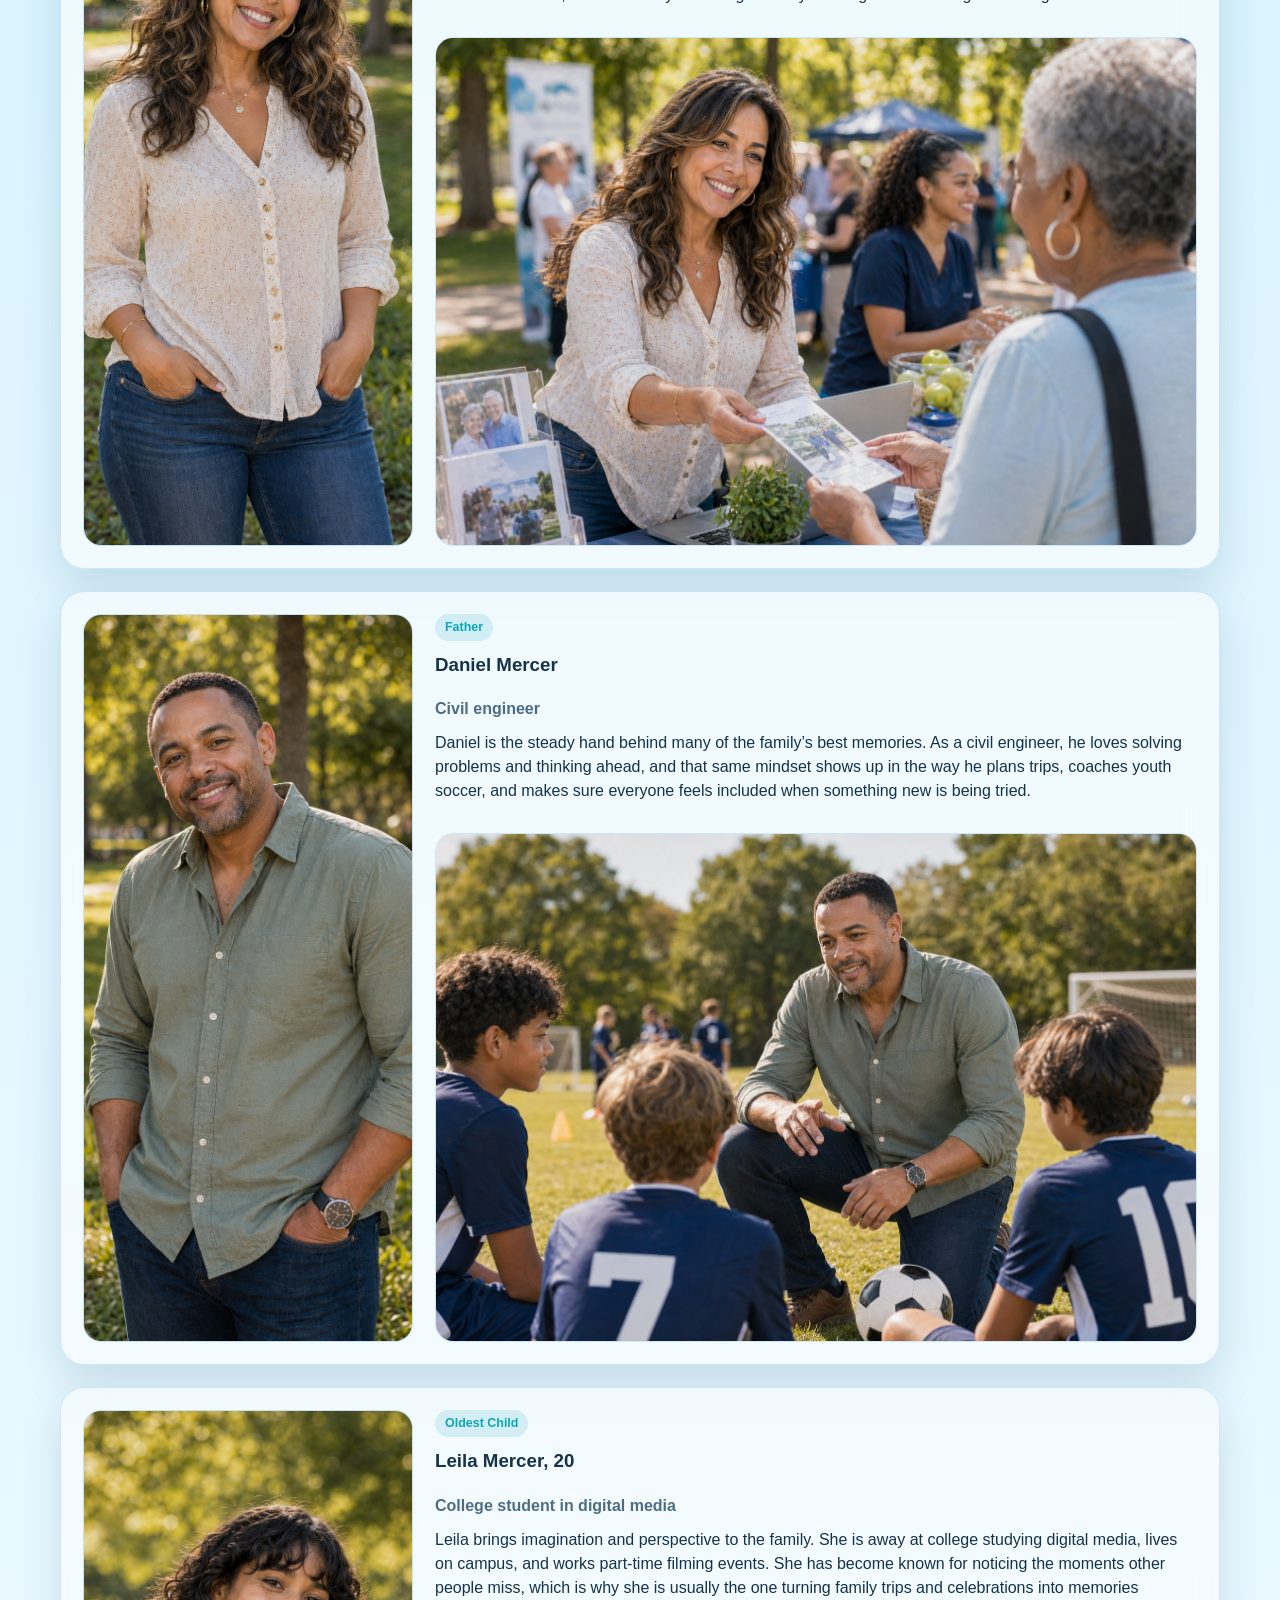
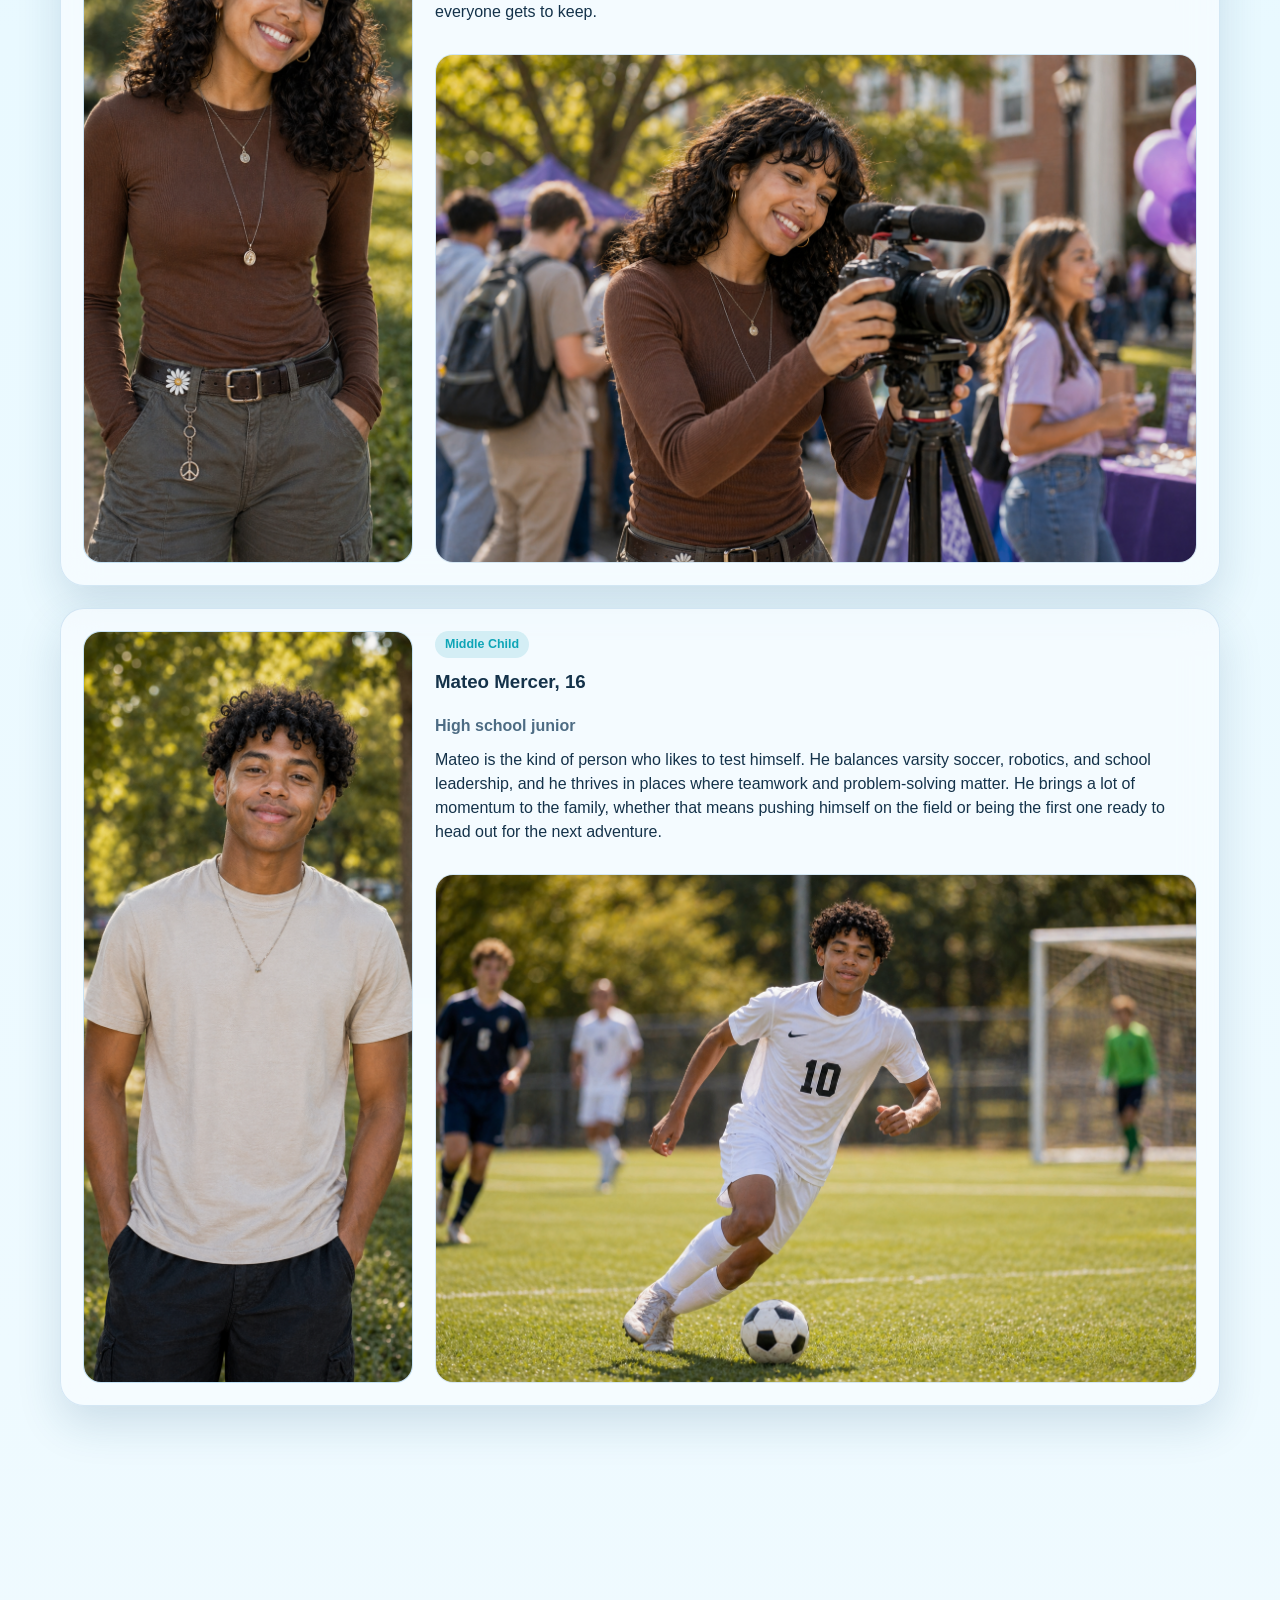
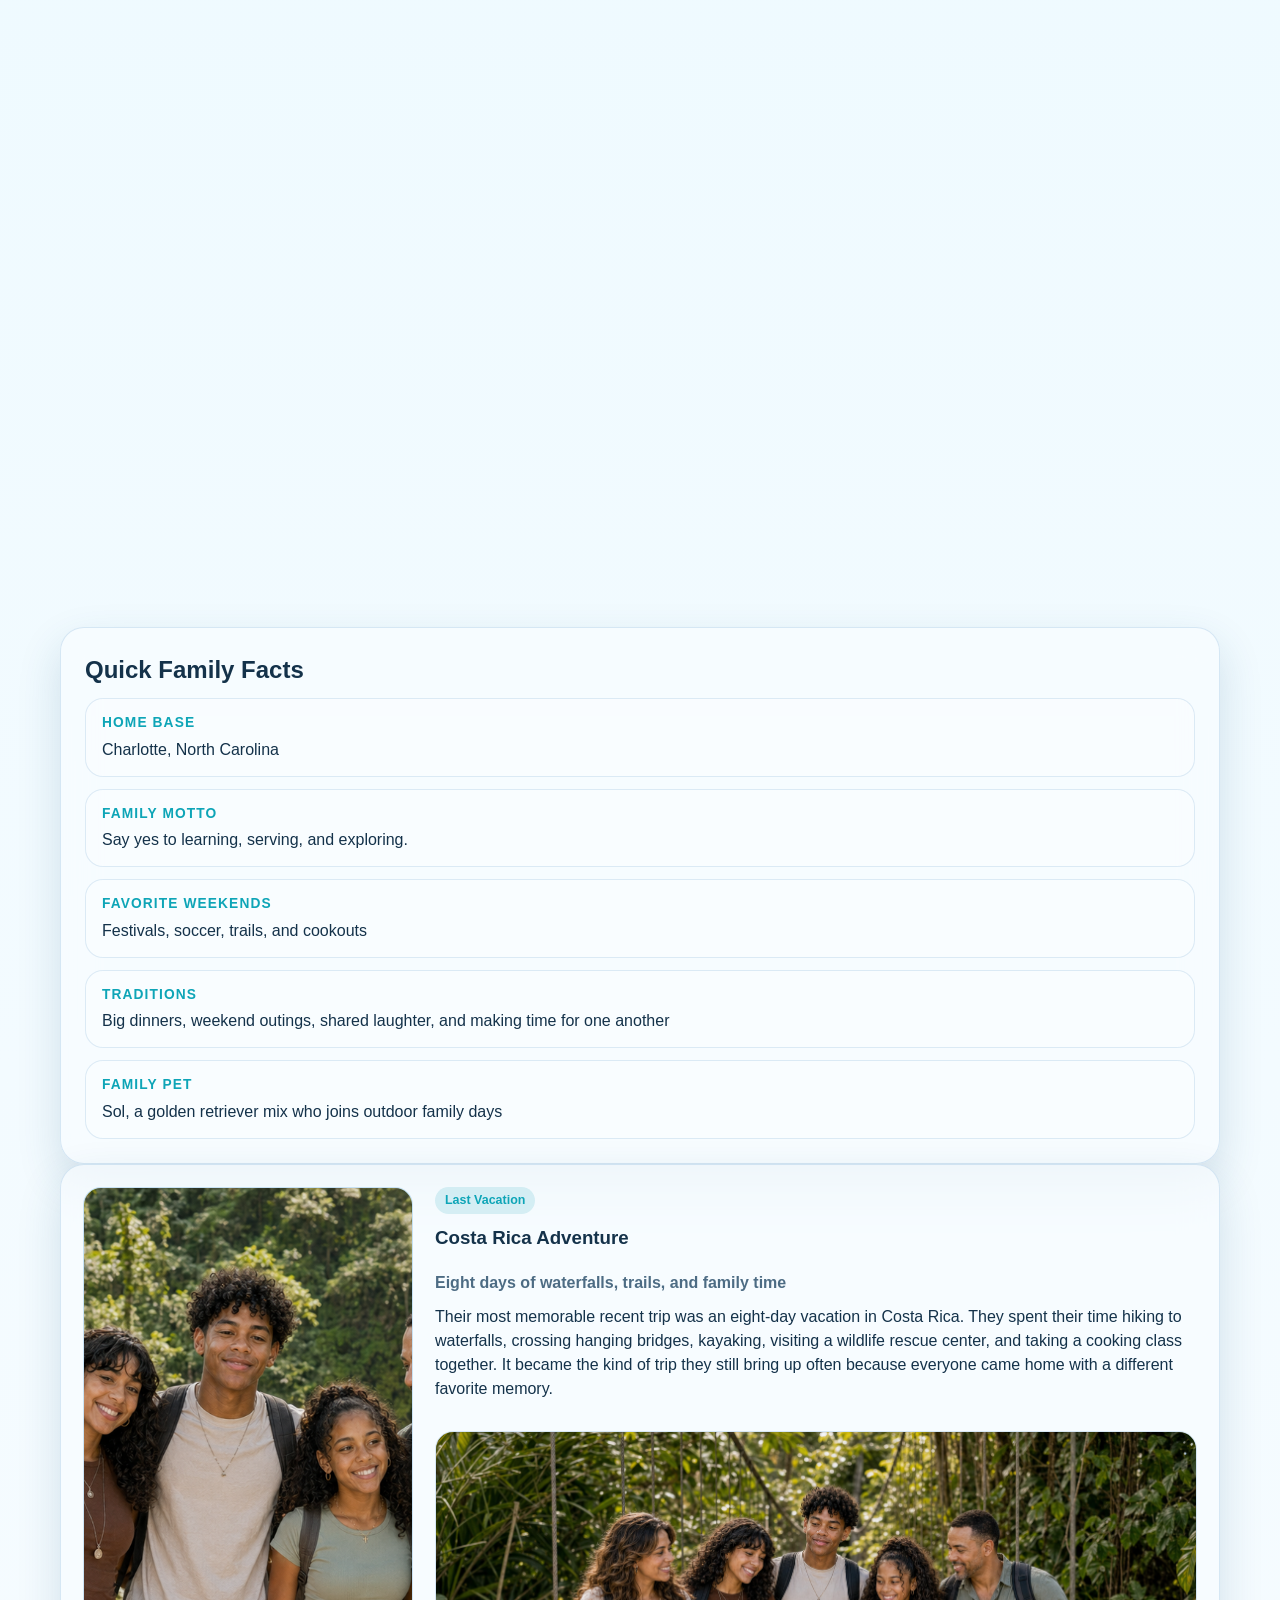
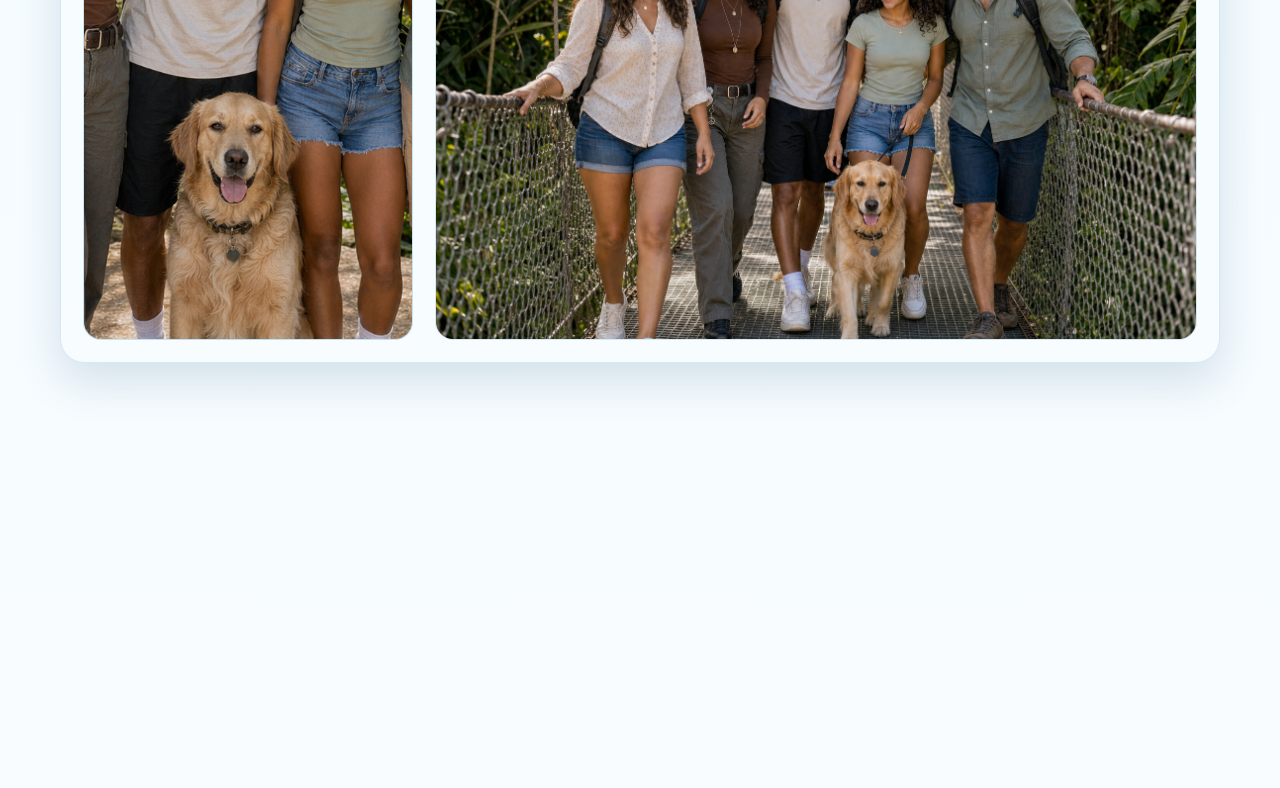
==== commit f4c00b22: "Add dedicated vacation section to family page" ====
--- a/family.html
+++ b/family.html
@@ -163,7 +163,7 @@
       </section>
 
       <section class="grid reveal">
-        <article class="card span-6 smooth-card">
+        <article class="card full-span smooth-card">
           <h2>Quick Family Facts</h2>
           <div class="facts-grid">
             <div class="fact-pill"><strong>Home Base</strong><span>Charlotte, North Carolina</span></div>
@@ -173,25 +173,26 @@
             <div class="fact-pill"><strong>Family Pet</strong><span>Sol, a golden retriever mix who joins outdoor family days</span></div>
           </div>
         </article>
-
-        <article class="card span-6 smooth-card">
-          <h2>Last Vacation</h2>
-          <p class="tight-copy">
-            Their last big trip was an eight-day vacation to Costa Rica, and it
-            became one of those trips the family still talks about often. They
-            split their time between adventure and slowing down together:
-            zip-lining through the trees, hiking to waterfalls, kayaking, and
-            visiting a wildlife rescue center before ending the days with long
-            dinners and stories about everyone’s favorite part.
+      </section>
+
+      <section class="member-band reveal smooth-card vacation-band">
+        <img class="member-photo-large" src="vacation-costa-rica-main.png" alt="The Mercer family together on vacation in Costa Rica." />
+        <div class="member-copy">
+          <span class="tag">Last Vacation</span>
+          <h3>Costa Rica Adventure</h3>
+          <p class="member-role">Eight days of waterfalls, trails, and family time</p>
+          <p>
+            Their most memorable recent trip was an eight-day vacation in Costa
+            Rica. They spent their time hiking to waterfalls, crossing hanging
+            bridges, kayaking, visiting a wildlife rescue center, and taking a
+            cooking class together. It became the kind of trip they still bring
+            up often because everyone came home with a different favorite
+            memory.
           </p>
-          <ul class="details-list">
-            <li>Leila made a travel video journal from the trip.</li>
-            <li>Mateo could not stop talking about the zip-line course.</li>
-            <li>Nadia loved the hanging bridges and wildlife center.</li>
-            <li>Sofia chose a cooking class that everyone enjoyed.</li>
-            <li>Daniel mapped out scenic waterfall stops along the way.</li>
-          </ul>
-        </article>
+          <div class="mini-gallery">
+            <img src="vacation-costa-rica-bridge.png" alt="The Mercer family crossing a hanging bridge during their Costa Rica vacation." />
+          </div>
+        </div>
       </section>
 
       <section class="section-header reveal">
--- a/styles.css
+++ b/styles.css
@@ -120,6 +120,7 @@
 .hero {
   padding: 42px 38px;
   margin-bottom: 28px;
+  text-align: center;
 }
 
 .hero h1 {
@@ -218,12 +219,17 @@
 
 .section-header {
   margin: 0 0 16px;
+  text-align: center;
 }
 
 .section-header h2,
 .hero h1 {
   color: #111111;
   font-weight: 800;
+}
+
+.section-header h2 {
+  font-size: clamp(2rem, 4vw, 2.8rem);
 }
 
 .member-stack {
@@ -297,6 +303,10 @@
 
 .span-6 {
   grid-column: span 6;
+}
+
+.full-span {
+  grid-column: 1 / -1;
 }
 
 .details-list {
@@ -355,11 +365,12 @@
   overflow: hidden;
   margin-top: 10px;
   position: relative;
+  mask-image: linear-gradient(90deg, transparent 0, black 8%, black 92%, transparent 100%);
 }
 
 .wheel-track {
   display: flex;
-  transition: transform 0.7s ease;
+  gap: 18px;
   will-change: transform;
 }
 
@@ -370,13 +381,13 @@
   box-shadow: var(--shadow);
   overflow: hidden;
   backdrop-filter: blur(18px);
-  min-width: 100%;
-  flex: 0 0 100%;
+  min-width: 320px;
+  flex: 0 0 320px;
 }
 
 .wheel-card img {
   width: 100%;
-  height: 320px;
+  height: 220px;
   object-fit: cover;
   object-position: center;
   border-bottom: 1px solid var(--border);
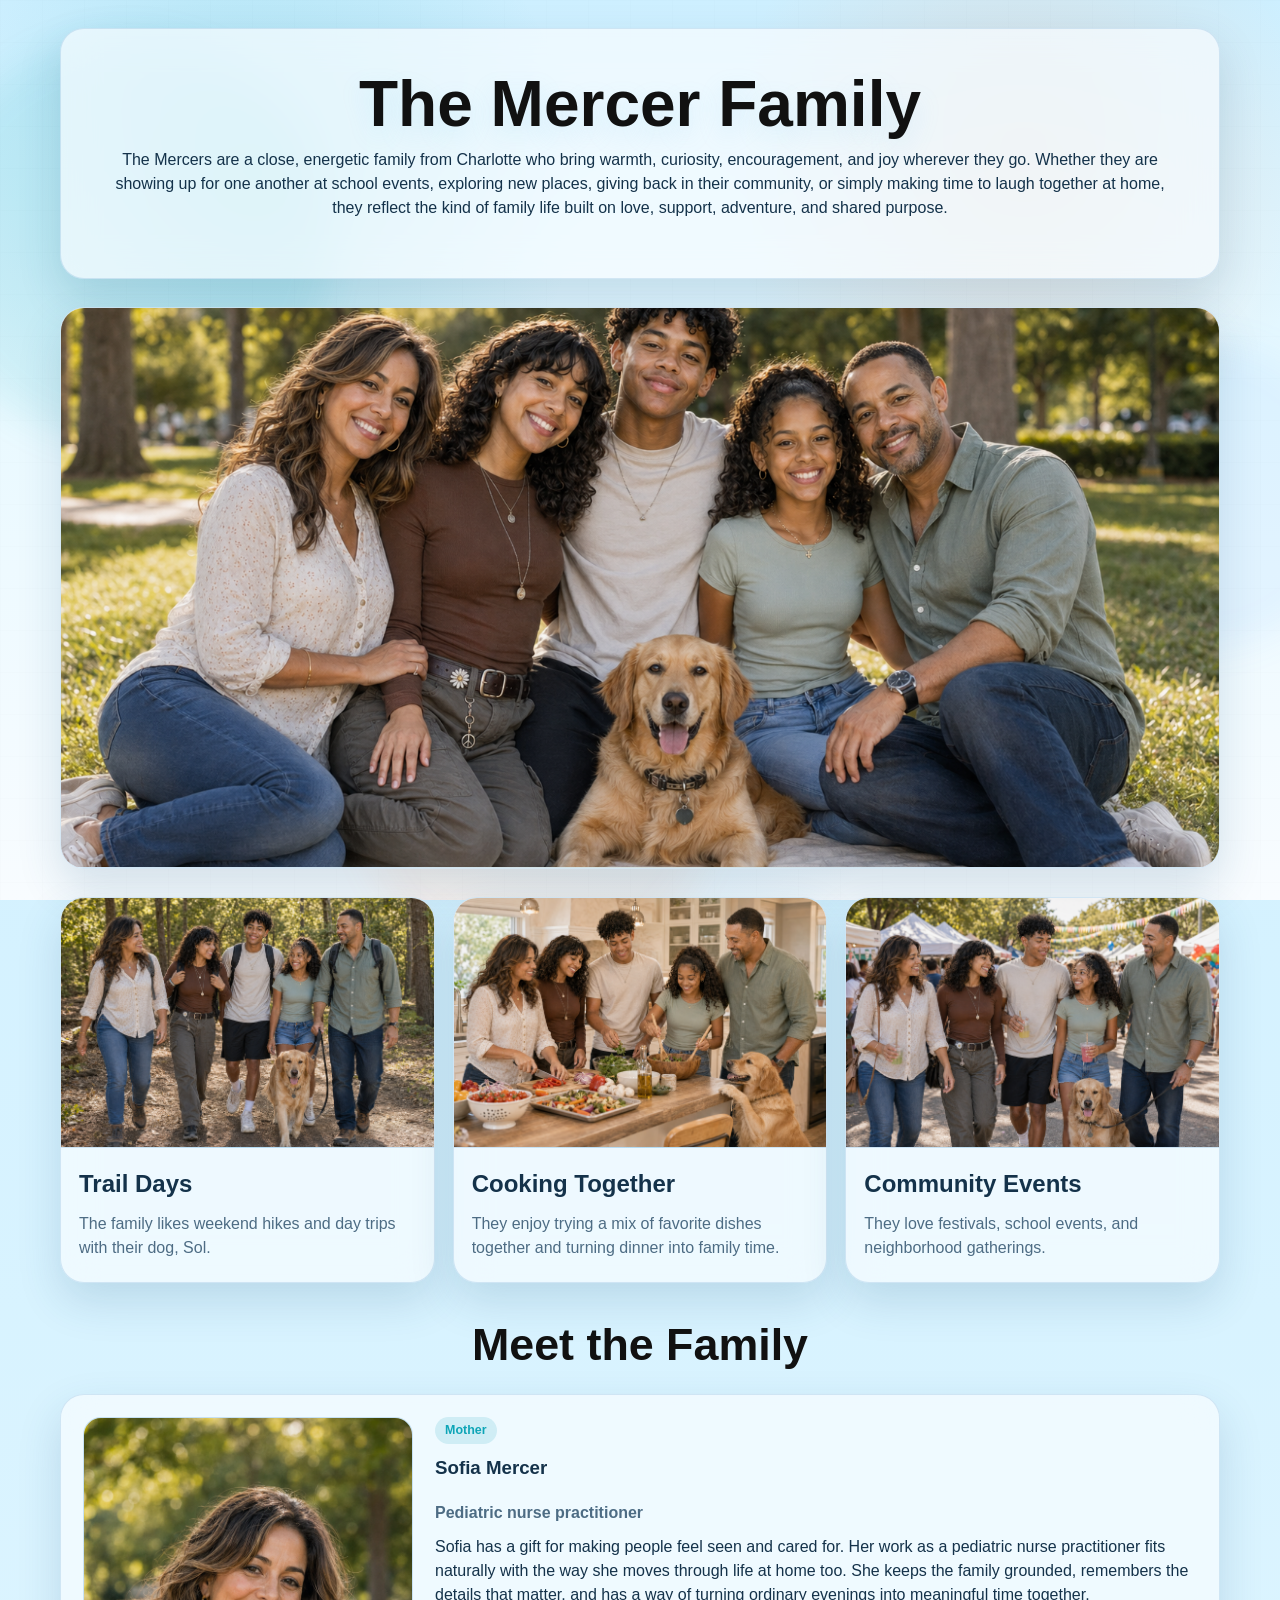
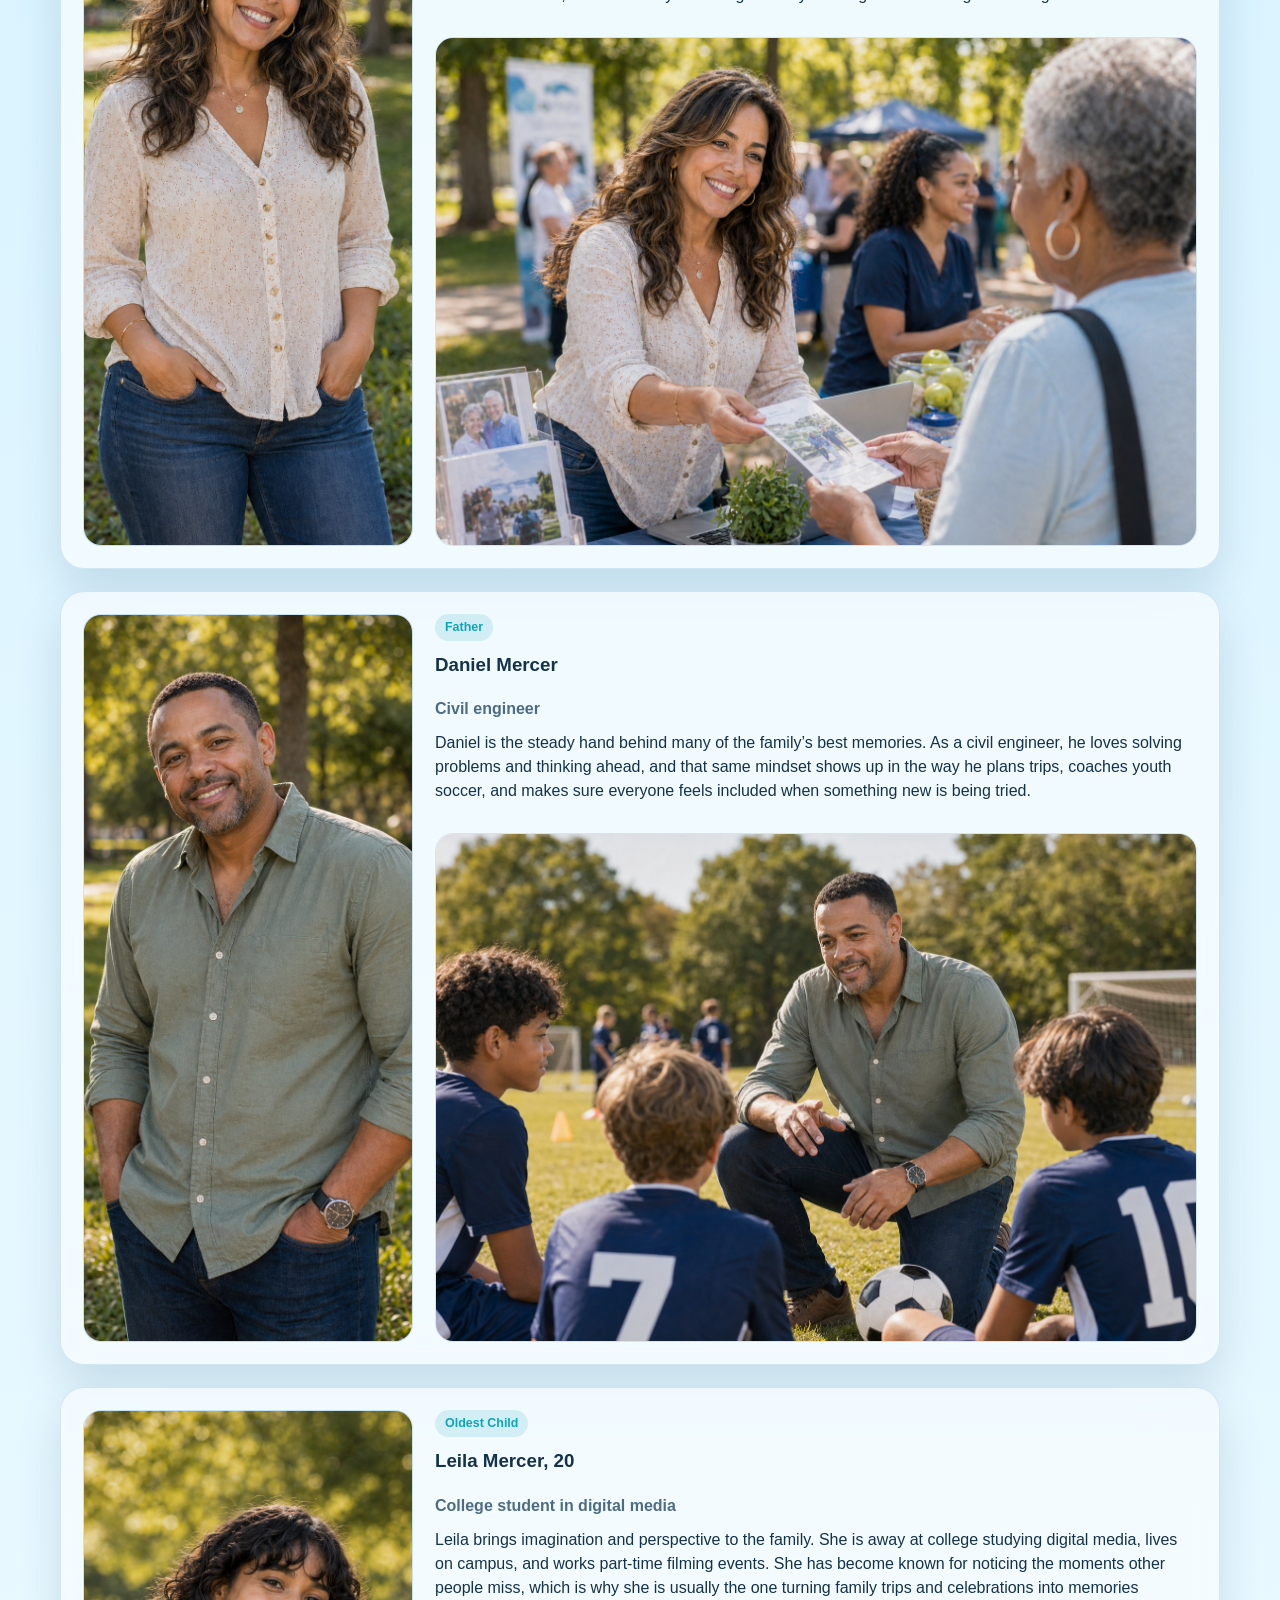
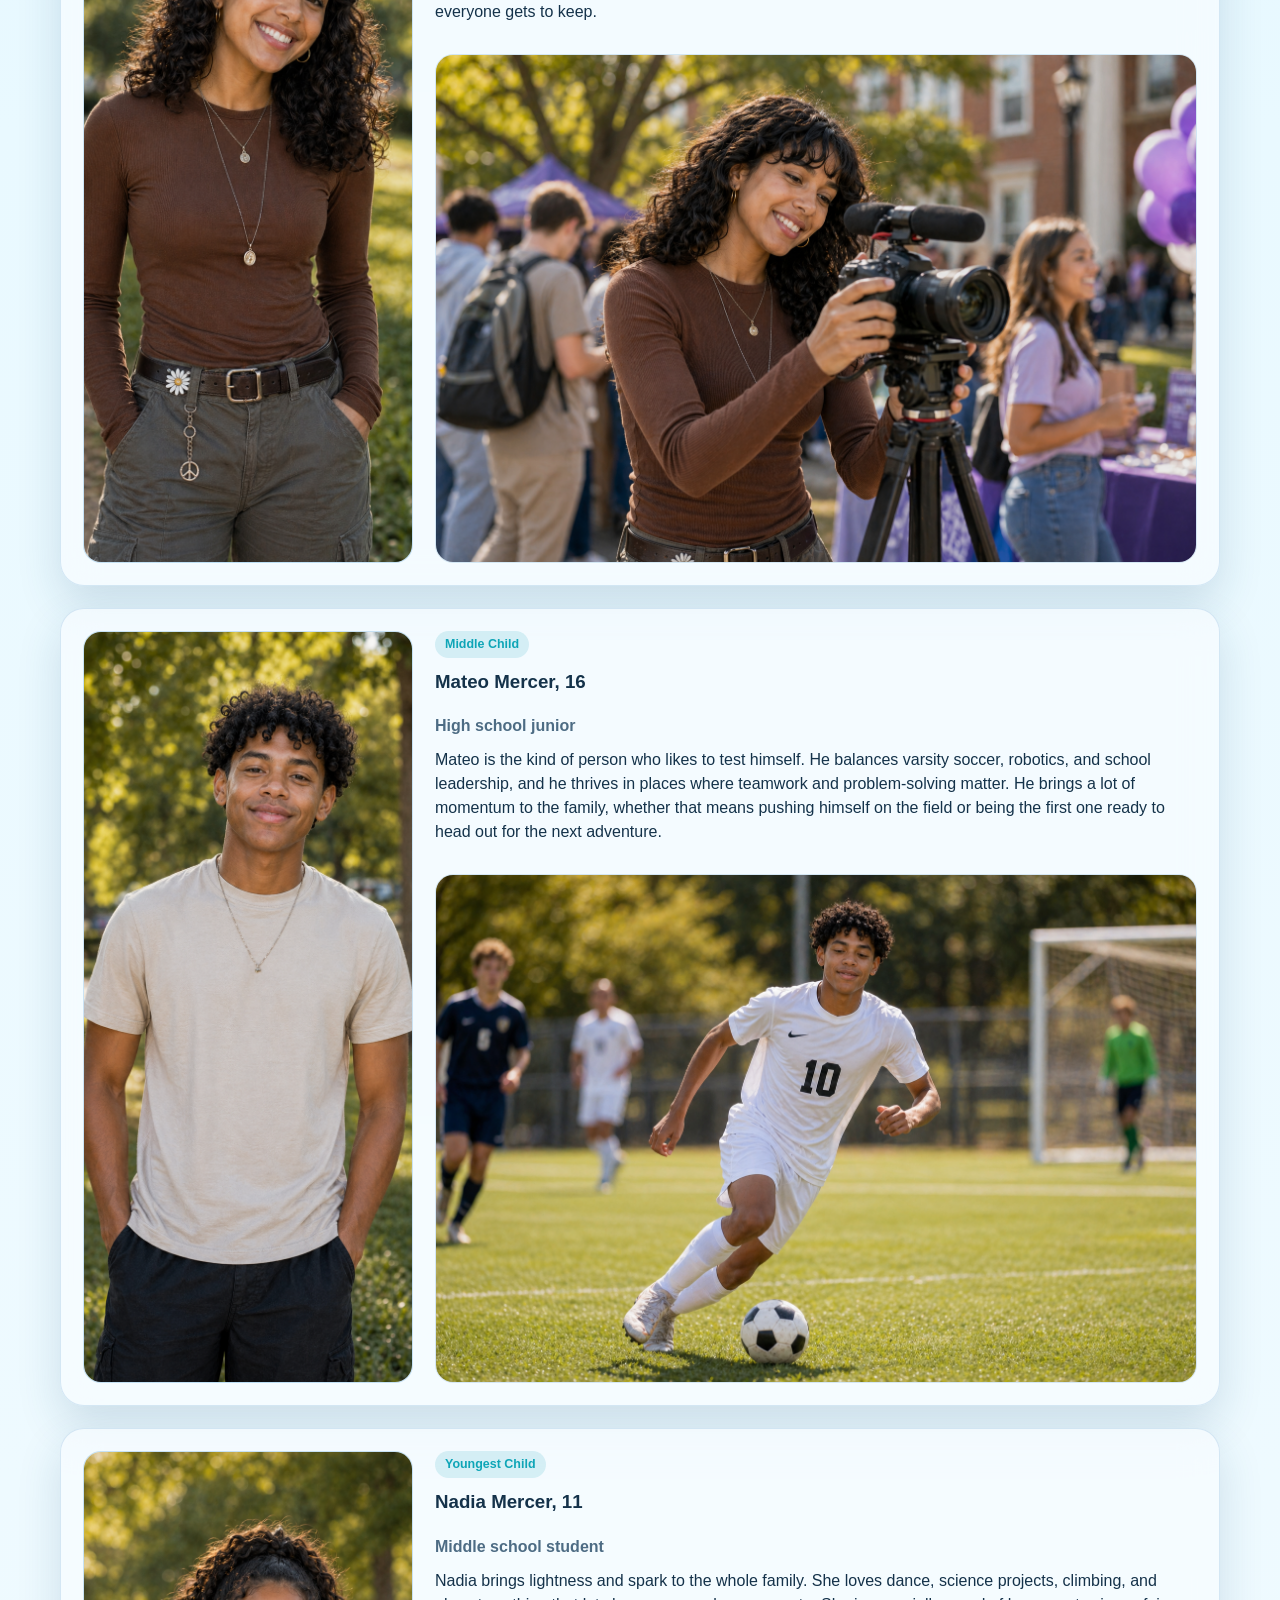
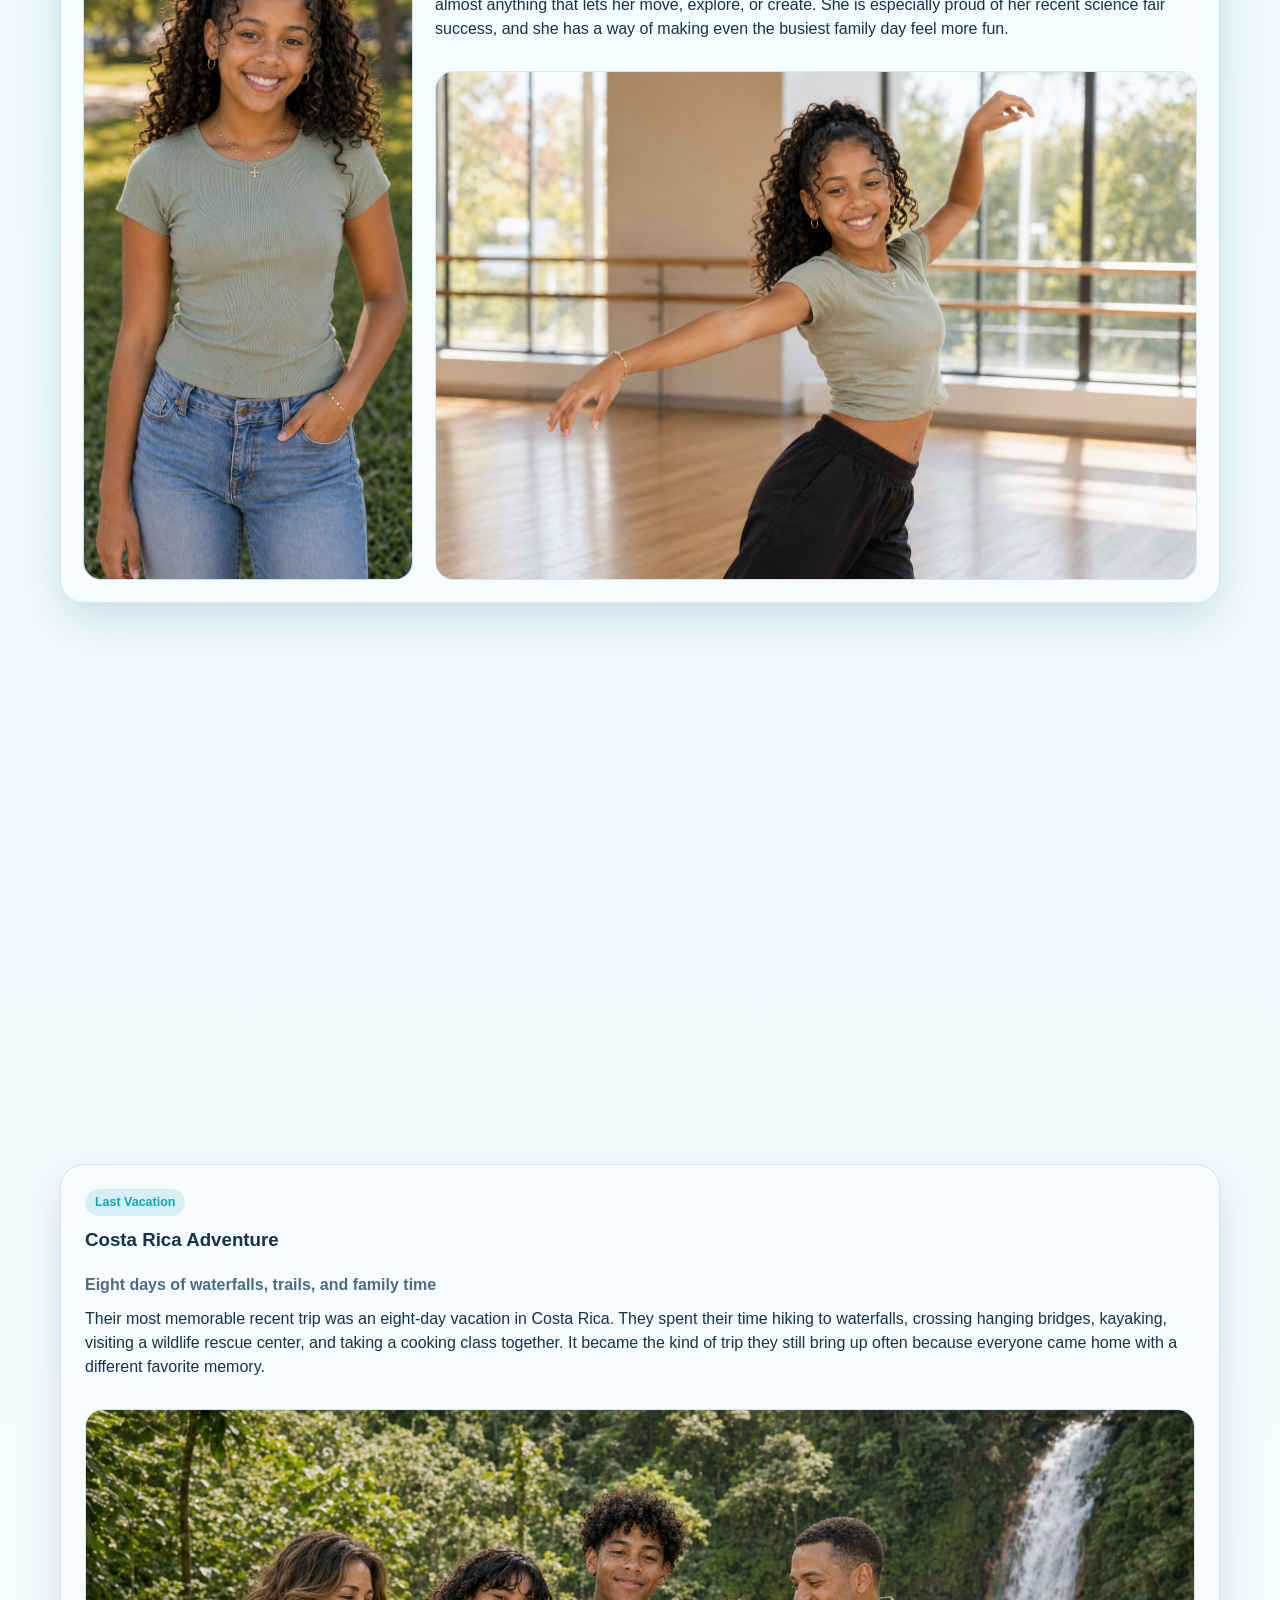
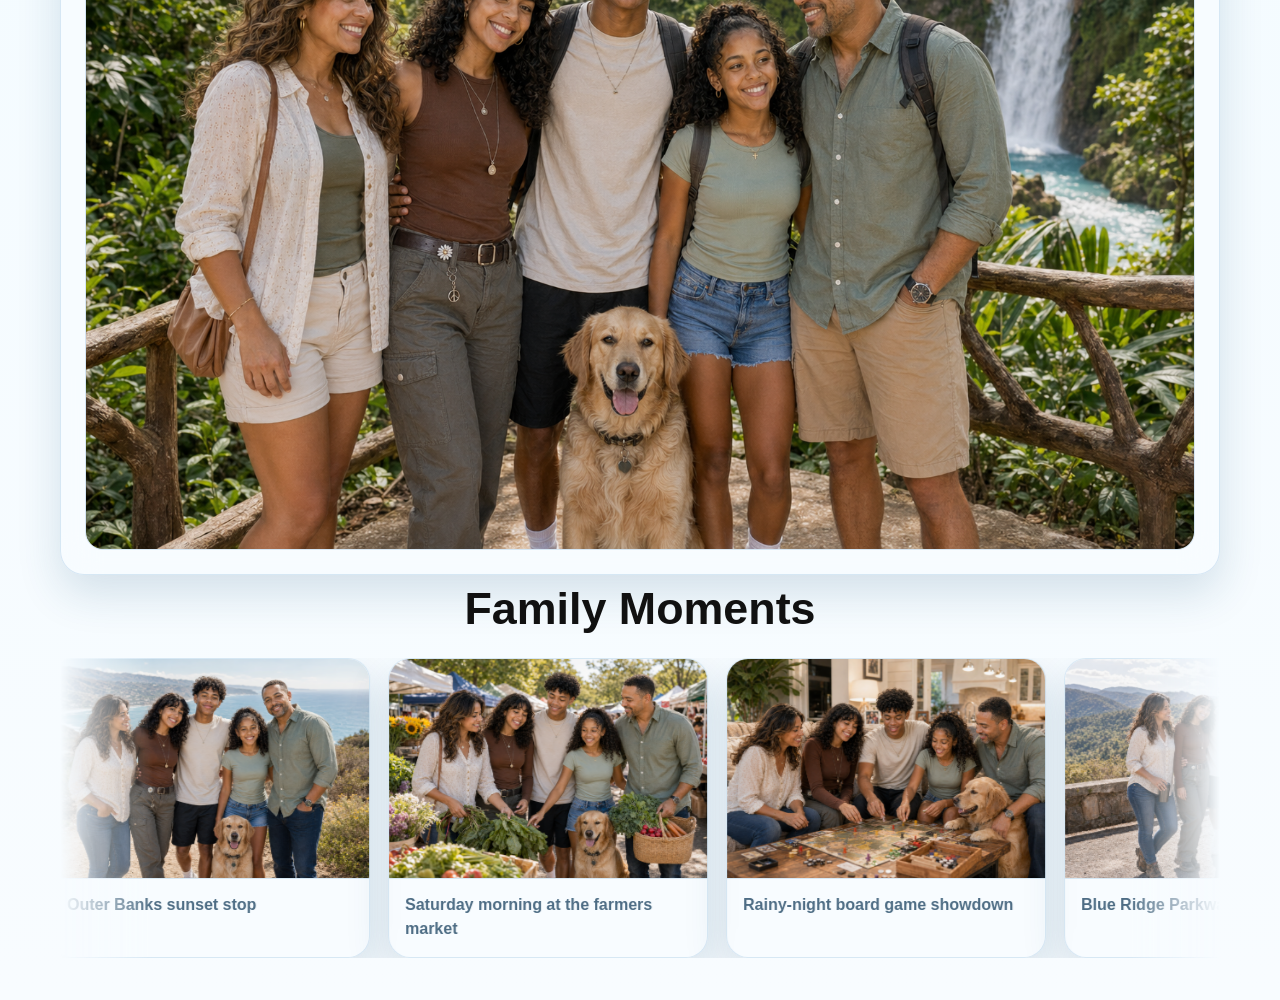
==== commit 8e4d9864: "Simplify vacation section image layout" ====
--- a/family.html
+++ b/family.html
@@ -175,8 +175,7 @@
         </article>
       </section>
 
-      <section class="member-band reveal smooth-card vacation-band">
-        <img class="member-photo-large" src="vacation-costa-rica-main.png" alt="The Mercer family together on vacation in Costa Rica." />
+      <section class="card reveal smooth-card vacation-card">
         <div class="member-copy">
           <span class="tag">Last Vacation</span>
           <h3>Costa Rica Adventure</h3>
@@ -190,7 +189,7 @@
             memory.
           </p>
           <div class="mini-gallery">
-            <img src="vacation-costa-rica-bridge.png" alt="The Mercer family crossing a hanging bridge during their Costa Rica vacation." />
+            <img src="vacation-costa-rica-main.png" alt="The Mercer family together on vacation in Costa Rica." />
           </div>
         </div>
       </section>
--- a/styles.css
+++ b/styles.css
@@ -252,6 +252,10 @@
   backdrop-filter: blur(18px);
 }
 
+.vacation-card {
+  padding: 22px;
+}
+
 .member-photo-large {
   width: 100%;
   height: 100%;
